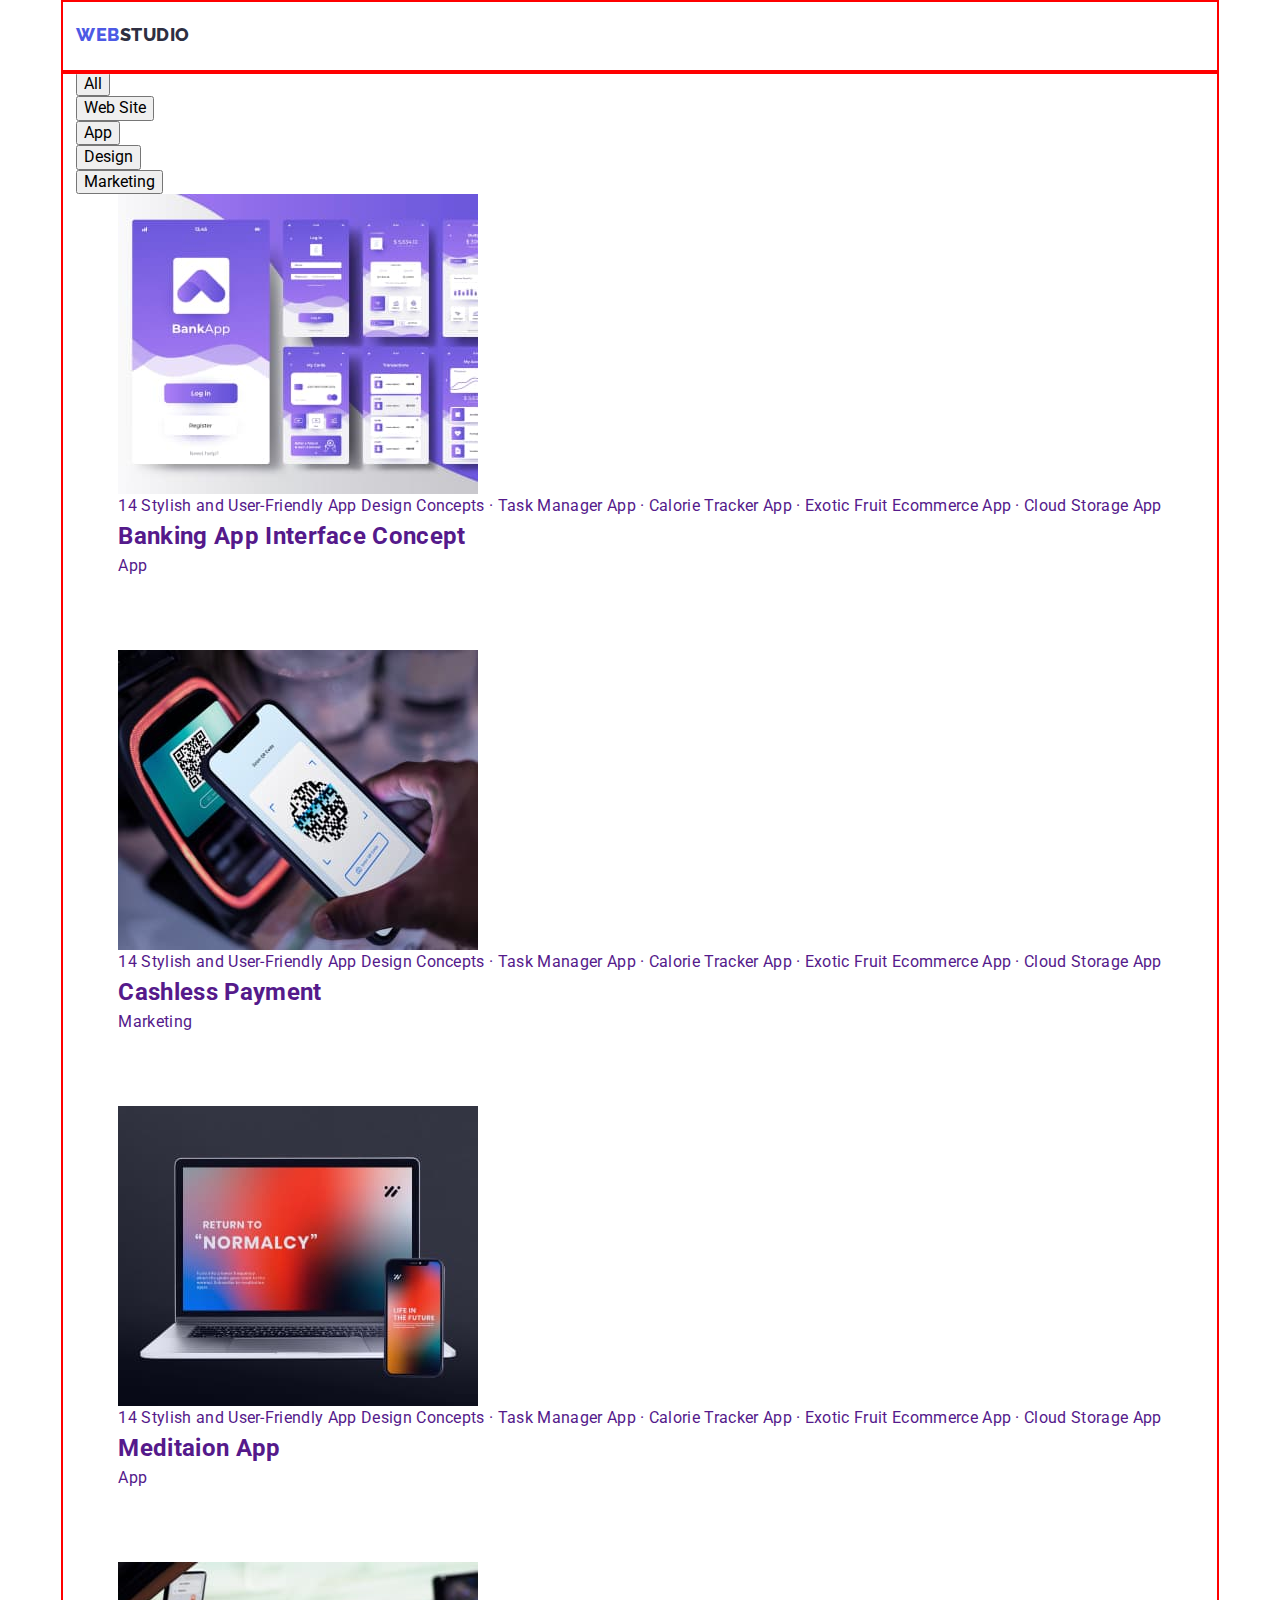
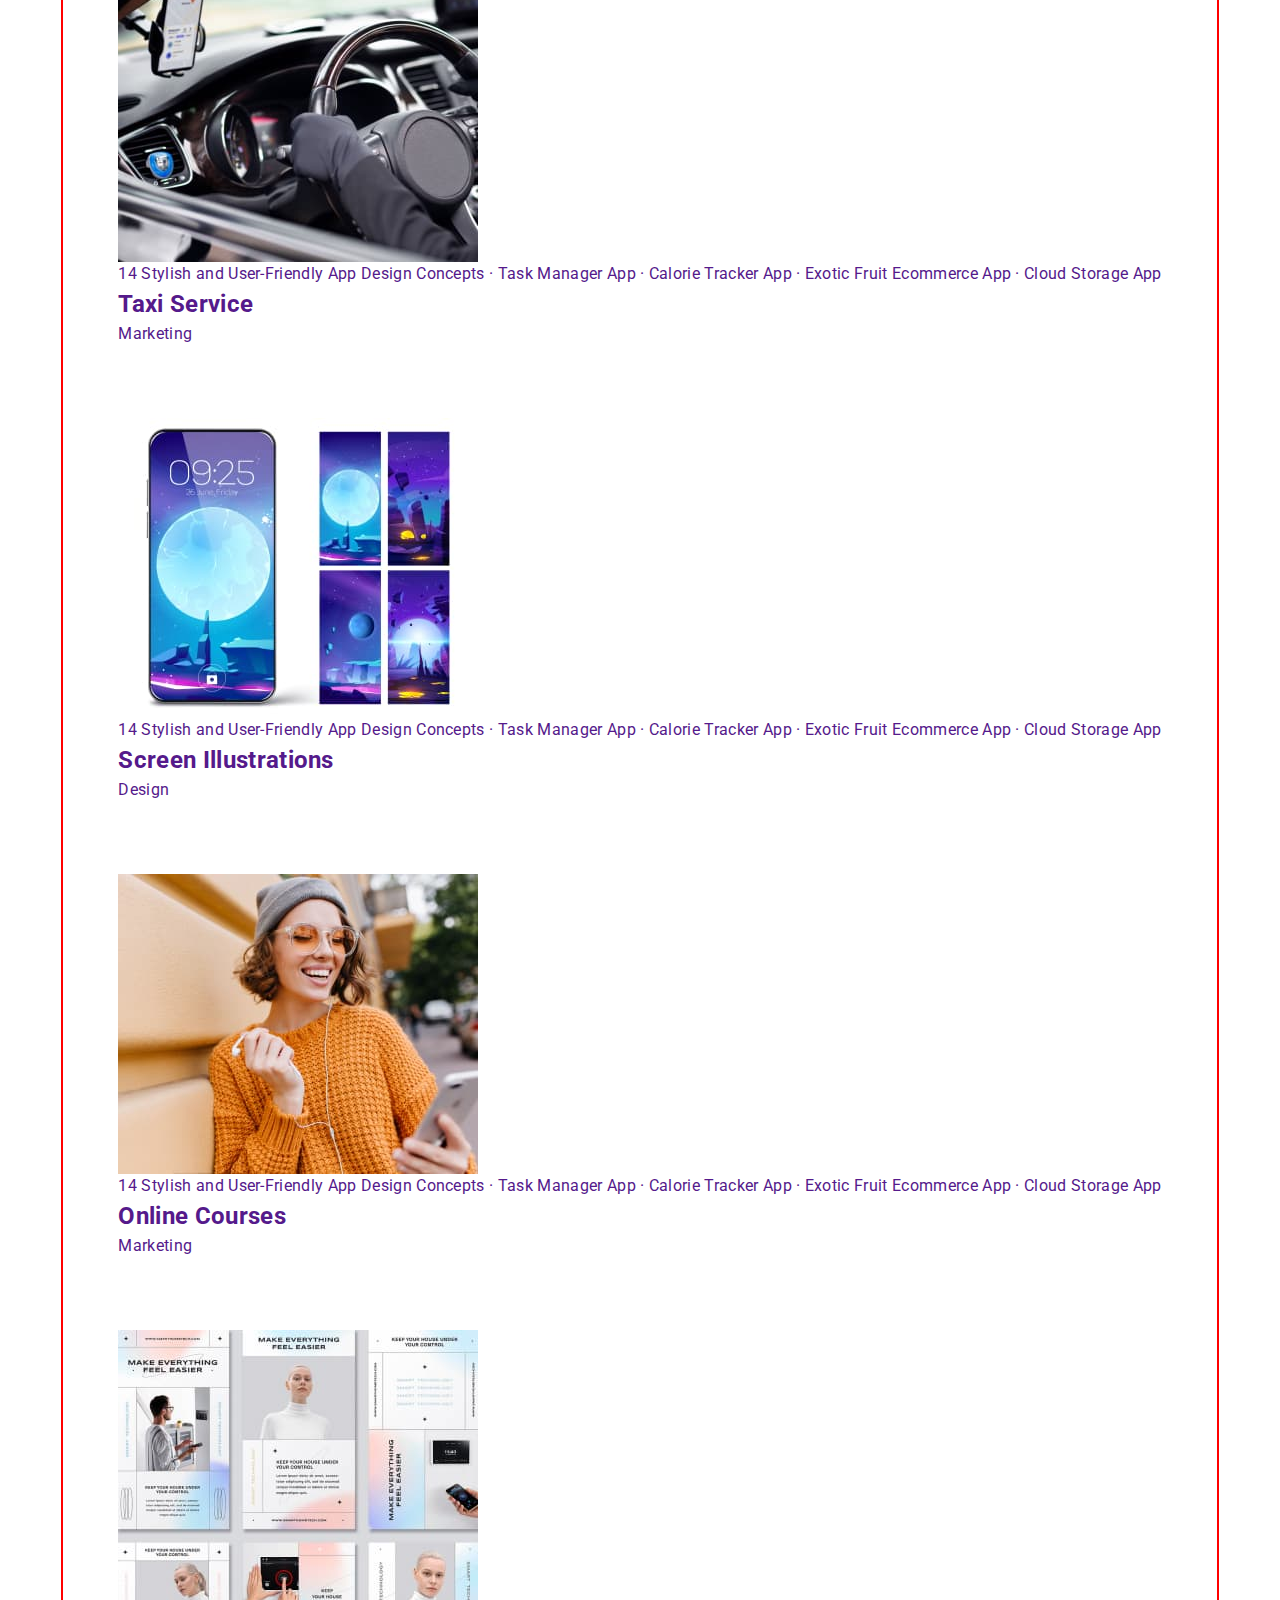
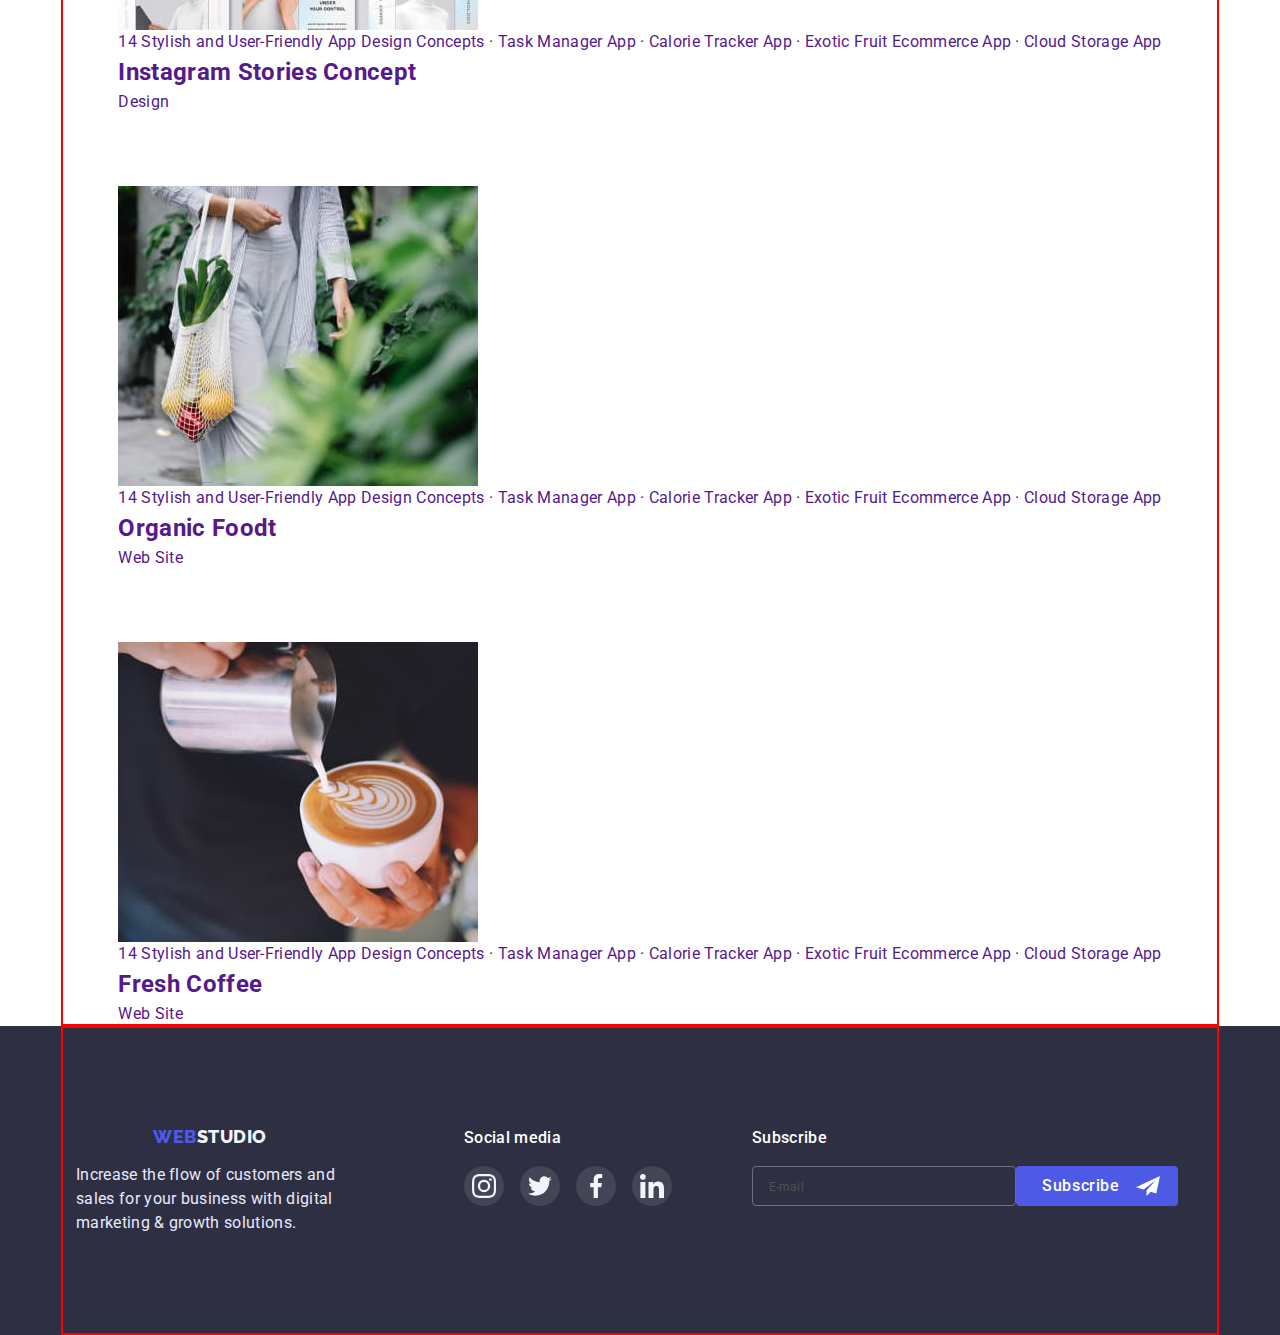
==== portfolio.html @ 94f9ecf6 "update-css+index.html" ====
<!DOCTYPE html>
<html lang="en">
  <head>
    <meta charset="UTF-8" />
    <meta http-equiv="X-UA-Compatible" content="IE=edge" />
    <meta name="viewport" content="width=device-width, initial-scale=1.0" />
    <link rel="preconnect" href="https://fonts.googleapis.com" />
    <link rel="preconnect" href="https://fonts.gstatic.com" crossorigin />
    <link
      href="https://fonts.googleapis.com/css2?family=Raleway:wght@800&family=Roboto:wght@400;500;700;900&display=swap"
      rel="stylesheet"
    />
    <link
      rel="stylesheet"
      href="https://cdn.jsdelivr.net/npm/modern-normalize@1.1.0/modern-normalize.min.css"
    />
    <link rel="stylesheet" href="./css/styles.css" />

    <title>webstudio</title>
  </head>
  <body>
    <header class="heder">
      <div class="container page-header-container">
        <nav class="nav-row">
          <a href="./index.html" class="link top-logo"
            >WEB<span class="top-part-logo list">STUDIO</span>
          </a>
          <ul class="list menu-row">
            <li class="menu">
              <a class="link menu-link" href="./index.html">Studio</a>
            </li>
            <li class="menu">
              <a class="link menu-link menu-link-style" href="./portfolio.html"
                >Portfolio</a
              >
            </li>
            <li class="menu">
              <a class="link menu-link" href="">Contacts</a>
            </li>
          </ul>
        </nav>
        <ul class="list adress-row">
          <li>
            <a class="link mail menu-link" href="mailto:info@devstudio.com"
              >info@devstudio.com</a
            >
          </li>
          <li>
            <a class="link phone-call menu-link" href="tel:+110001111111"
              >+11 (000) 111-11-11</a
            >
          </li>
        </ul>
      </div>
    </header>

    <main>
      <section class="section section-portfolio">
        <div class="container">
          <h1 class="visually-hidden">Portiofol</h1>
          <!-- filters -->
          <ul class="list portfolio-btn-row">
            <li class="row">
              <button class="portfolio-btn" type="button">All</button>
            </li>
            <li class="row">
              <button class="portfolio-btn" type="button">Web Site</button>
            </li>
            <li class="row">
              <button class="portfolio-btn" type="button">App</button>
            </li>
            <li class="row">
              <button class="portfolio-btn" type="button">Design</button>
            </li>
            <li class="">
              <button class="portfolio-btn" type="button">Marketing</button>
            </li>
          </ul>

          <!--row-1  -->

          <ul class="list images-row">
            <li class="portfolio-images">
              <a class="link portfolio-images" href="">
                <div class="tumb">
                  <img
                    src="./images/img7.jpg"
                    alt="banking app"
                    width="360"
                    height="300"
                  />
                  <div class="overlay">
                    <p class="overlay-text">
                      14 Stylish and User-Friendly App Design Concepts · Task
                      Manager App · Calorie Tracker App · Exotic Fruit Ecommerce
                      App · Cloud Storage App
                    </p>
                  </div>
                </div>
                <div class="caption-text">
                  <h2 class="caption">Banking App Interface Concept</h2>
                  <p class="text">App</p>
                </div>
              </a>
            </li>

            <li class="portfolio-images">
              <a class="link" href="">
                <div class="tumb">
                  <img
                    src="./images/img8.jpg"
                    alt="scan qr code"
                    width="360"
                    height="300"
                  />
                  <div class="overlay">
                    <p class="overlay-text">
                      14 Stylish and User-Friendly App Design Concepts · Task
                      Manager App · Calorie Tracker App · Exotic Fruit Ecommerce
                      App · Cloud Storage App
                    </p>
                  </div>
                </div>
                <div class="caption-text">
                  <h2 class="caption">Cashless Payment</h2>
                  <p class="text">Marketing</p>
                </div>
              </a>
            </li>
            <li class="portfolio-images">
              <a class="link" href="">
                <div class="tumb">
                  <img
                    src="./images/img9.jpg"
                    alt="gadgets"
                    width="360"
                    height="300"
                  />
                  <div class="overlay">
                    <p class="overlay-text">
                      14 Stylish and User-Friendly App Design Concepts · Task
                      Manager App · Calorie Tracker App · Exotic Fruit Ecommerce
                      App · Cloud Storage App
                    </p>
                  </div>
                </div>
                <div class="caption-text">
                  <h2 class="caption">Meditaion App</h2>
                  <p class="text">App</p>
                </div>
              </a>
            </li>

            <!-- row-2 -->
            <li class="portfolio-images">
              <a class="link" href="">
                <div class="tumb">
                  <img
                    src="./images/img10.jpg"
                    alt="navigator driving"
                    width="360"
                    height="300"
                  />
                  <div class="overlay">
                    <p class="overlay-text">
                      14 Stylish and User-Friendly App Design Concepts · Task
                      Manager App · Calorie Tracker App · Exotic Fruit Ecommerce
                      App · Cloud Storage App
                    </p>
                  </div>
                </div>
                <div class="caption-text">
                  <h2 class="caption">Taxi Service</h2>
                  <p class="text">Marketing</p>
                </div>
              </a>
            </li>

            <li class="portfolio-images">
              <a class="link" href="">
                <div class="tumb">
                  <img
                    src="./images/img11.jpg"
                    alt="wallpapers"
                    width="360"
                    height="300"
                  />
                  <div class="overlay">
                    <p class="overlay-text">
                      14 Stylish and User-Friendly App Design Concepts · Task
                      Manager App · Calorie Tracker App · Exotic Fruit Ecommerce
                      App · Cloud Storage App
                    </p>
                  </div>
                </div>
                <div class="caption-text">
                  <h2 class="caption">Screen Illustrations</h2>
                  <p class="text">Design</p>
                </div>
              </a>
            </li>
            <li class="portfolio-images">
              <a class="link" href="">
                <div class="tumb">
                  <img
                    src="./images/img12.jpg"
                    alt="girl in a good mood"
                    width="360"
                    height="300"
                  />
                  <div class="overlay">
                    <p class="overlay-text">
                      14 Stylish and User-Friendly App Design Concepts · Task
                      Manager App · Calorie Tracker App · Exotic Fruit Ecommerce
                      App · Cloud Storage App
                    </p>
                  </div>
                </div>
                <div class="caption-text">
                  <h2 class="caption">Online Courses</h2>
                  <p class="text">Marketing</p>
                </div>
              </a>
            </li>

            <!-- row-3 -->
            <li class="portfolio-images">
              <a class="link" href="">
                <div class="tumb">
                  <img
                    src="./images/img13.jpg"
                    alt="banking app"
                    width="360"
                    height="300"
                  />
                  <div class="overlay">
                    <p class="overlay-text">
                      14 Stylish and User-Friendly App Design Concepts · Task
                      Manager App · Calorie Tracker App · Exotic Fruit Ecommerce
                      App · Cloud Storage App
                    </p>
                  </div>
                </div>
                <div class="caption-text">
                  <h2 class="caption">Instagram Stories Concept</h2>
                  <p class="text">Design</p>
                </div>
              </a>
            </li>
            <li class="portfolio-images">
              <a class="link" href="">
                <div class="tumb">
                  <img
                    src="./images/img14.jpg"
                    alt="scan qr code"
                    width="360"
                    height="300"
                  />
                  <div class="overlay">
                    <p class="overlay-text">
                      14 Stylish and User-Friendly App Design Concepts · Task
                      Manager App · Calorie Tracker App · Exotic Fruit Ecommerce
                      App · Cloud Storage App
                    </p>
                  </div>
                </div>
                <div class="caption-text">
                  <h2 class="caption">Organic Foodt</h2>
                  <p class="text">Web Site</p>
                </div>
              </a>
            </li>
            <li class="portfolio-images">
              <a class="link" href="">
                <div class="tumb">
                  <img
                    src="./images/img15.jpg"
                    alt="gadgets"
                    width="360"
                    height="300"
                  />
                  <div class="overlay">
                    <p class="overlay-text">
                      14 Stylish and User-Friendly App Design Concepts · Task
                      Manager App · Calorie Tracker App · Exotic Fruit Ecommerce
                      App · Cloud Storage App
                    </p>
                  </div>
                </div>
                <div class="caption-text">
                  <h2 class="caption">Fresh Coffee</h2>
                  <p class="text">Web Site</p>
                </div>
              </a>
            </li>
          </ul>
        </div>
      </section>
    </main>
    <footer class="dark footer-container">
      <div class="container footer-flex">
        <div class="footer-part-flex">
          <a href="./index.html" class="footer-part-logo link"
            >WEB<span class="white-part-logo">STUDIO</span></a
          >
          <p class="footer-desk section-text">
            Increase the flow of customers and sales for your business with
            digital marketing & growth solutions.
          </p>
        </div>
        <div class="social-media">
          <h2 class="footer-title">Social media</h2>
          <ul class="footer-social list">
            <li class="social-svg">
              <a
                class="footer-social-link"
                href="https://instagram.com"
                rel="noopener noreferrer"
                aria-label="instagram link"
              >
                <svg class="footer-social-svg" width="24" height="24">
                  <use
                    href="./images/icons/sprite/symbol-defs.svg#icon-instagram-2"
                  ></use>
                </svg>
              </a>
            </li>
            <li class="social-svg">
              <a
                class="footer-social-link"
                href="https://twitter.com"
                rel="noopener noreferrer"
                aria-label="twitter link"
              >
                <svg class="footer-social-svg" width="24" height="24">
                  <use
                    href="./images/icons/sprite/symbol-defs.svg#icon-Group"
                  ></use>
                </svg>
              </a>
            </li>
            <li class="social-svg">
              <a
                class="footer-social-link"
                href="https://facebook.com"
                rel="noopener noreferrer"
                aria-label="facebook link"
              >
                <svg class="footer-social-svg" width="24" height="24">
                  <use
                    href="./images/icons/sprite/symbol-defs.svg#icon-facebook-1"
                  ></use>
                </svg>
              </a>
            </li>
            <li class="social-svg">
              <a
                class="footer-social-link"
                href="https://linkedin.com/"
                rel="noopener noreferrer"
                aria-label="linkedin link"
              >
                <svg class="footer-social-svg" width="24" height="24">
                  <use
                    href="./images/icons/sprite/symbol-defs.svg#icon-linkedin-1"
                  ></use>
                </svg>
              </a>
            </li>
          </ul>
        </div>

        <div class="footer-wrapper">
          <p class="footer-text-form">Subscribe</p>
          <form class="footer-form">
            <label>
              <input
                class="footer-form-field form-comments"
                type="email"
                placeholder="E-mail"
                name="subscrible-email"
                required
              />
            </label>
            <button class="footer-button" type="submit">
              Subscribe
              <svg class="subscrible-icon" width="24" height="24">
                <use
                  href="./images/icons/sprite/footer-btn.svg#footer-btn-svg"
                ></use>
              </svg>
            </button>
          </form>
        </div>
      </div>
    </footer>
  </body>
</html>
---- css/styles.css ----
/* 
breakpoints:
phone - 428px
tablet - 768px
desktop - 1128px
 */

:root {
  /* fonts */
  --primary-font: "Roboto";
  --logo-font: "Raleway";
  /* text colors */
  --primary-brand-cl: #4d5ae5;
  --pressed-state-cl: #404bbf;
  --dark-cl: #2e2f42;
  --success-cl: #31d0aa;
  --text-cl: #434455;
  --subtle-text-cl: #8e8f99;
  --accent-cl: #e7e9fc;
  --light-cl: #f4f4fd;
  --white-cl: #ffffff;
  --Hero-background: #2e2f42;
  /* bg-colors */
  --Modal-overlay: #2e2f42;
  /* trns */
  --trns-slow: 1800ms ease-in-out;
  --trns-fast: 400ms ease-in;
}
body {
  font-family: var(--primary-font), sans-serif;
  font-size: 16px;
  line-height: calc(24 / 16);
  letter-spacing: 0.02em;
  color: var(--text-cl);
}
.visually-hidden {
  position: absolute;
  width: 1px;
  height: 1px;
  margin: -1px;
  border: 0;
  padding: 0;

  white-space: nowrap;
  clip-path: inset(100%);
  clip: rect(0 0 0 0);
  overflow: hidden;
}
h1,
h2,
h3,
h4,
h5,
h6,
p {
  margin: 0;
  padding: 0;
}
ul,
ol {
  margin: 0;
  padding: 0;
}
img {
  display: block;
  max-width: 100%;
  height: auto;
}
button {
  cursor: pointer;
}
.list {
  list-style: none;
  margin: 0;
  padding: 0;
}

.link {
  text-decoration: none;
}
.container {
  padding-left: 15px;
  padding-right: 15px;
  margin-left: auto;
  margin-right: auto;
  outline: 2px solid red;
  outline-offset: -2px;
}
@media screen and (max-width: 767px) {
  .container {
    max-width: 428px;
  }
}
@media screen and (min-width: 768px) {
  .container {
    max-width: 768px;
  }
}
@media screen and (min-width: 1200px) {
  .container {
    max-width: 1158px;
  }
}
.container {
}

/* .section {
  padding-bottom: 120px;
}

.section-top {
  padding-top: 120px;
} */

/* .page-header-container {
  display: flex;
  align-items: center;
}
.nav-row {
  display: flex;
  align-items: center;
}
.top-logo {
  color: var(--primary-brand-cl);
  font-family: var(--logo-font);
  font-weight: 800;
  font-size: 18px;
  line-height: calc(24 / 18);
  letter-spacing: 0.03em;
  margin-right: 76px;
}
.top-part-logo {
  color: var(--dark-cl);
}
.menu-row {
  display: flex;
  align-items: center;
}
.menu:not(:last-child) {
  margin-right: 40px;
}

.menu-link {
  font-weight: 500;
  color: var(--dark-cl);
  transition-duration: 250ms;
  transition-timing-function: cubic-bezier(0.4, 0, 0.2, 1);
  transition-property: color;
}
.menu-link:hover,
.menu-link:focus {
  color: var(--pressed-state-cl);
}
.menu-link-style::after {
  content: "";
  bottom: 0px;
  display: flex;
  position: absolute;

  bottom: 0;
  width: 100%;
  height: 4px;
  border-radius: 4px;
  background-color: var(--pressed-state-cl);
}
.menu-link-style {
  color: var(--pressed-state-cl);
}

.menu {
  position: relative;
  padding-top: 24px;
  padding-bottom: 28px;
}

.adress-row {
  display: flex;
  align-items: center;
  margin-left: auto;
}

.mail {
  color: var(--text-cl);
  font-weight: 400;
  margin-right: 40px;
}
.phone-call {
  color: var(--text-cl);
  font-weight: 400;
}
.heder {
  border-bottom: 1px solid var(--accent-cl);
} */
/* .hero {
  background-color: var(--dark-cl);
  padding: 188px 0px;
}

.hero-img {
  max-width: 1440px;
  margin-left: auto;
  margin-right: auto;
  background-color: var(--Modal-overlay);

  background-image: linear-gradient(
      rgba(46, 47, 66, 0.7),
      rgba(46, 47, 66, 0.7)
    ),
    url(../images/png/png-1.png);

  background-repeat: no-repeat;
  background-position: center;
  background-size: cover;
}

.hero-title {
  font-weight: 700;
  font-size: 56px;
  line-height: calc(60 / 56);
  color: var(--white-cl);
  width: 494px;
  display: flex;
  margin-left: auto;
  margin-right: auto;

  margin-bottom: 48px;
}
.btn {
  display: flex;
  justify-content: center;
  padding-bottom: 188px;
  border-radius: 4px;
}

.hero-btn {
  display: block;
  border: none;
  padding: 16px 32px;
  color: var(--white-cl);
  background-color: var(--primary-brand-cl);
  font-weight: 500;
  font-size: 16px;
  line-height: calc(24 / 16);
  letter-spacing: 0.04em;
  margin: 0px auto;
  transition-duration: 250ms;
  transition-timing-function: cubic-bezier(0.4, 0, 0.2, 1);
}

.hero-btn:hover,
.hero-btn:focus {
  background-color: var(--pressed-state-cl);
} */
/* .section-text {
  width: 264px;
}
.benefits-container {
  display: flex;
  justify-content: center;
  gap: 24px;
}
.benefits-icons {
  display: flex;
  justify-content: center;
  align-items: center;
  background: var(--light-cl);
  border-radius: 4px;
  height: 112px;
  margin-bottom: 8px;
}
.benefits-svg {
  display: flex;
}

.benefits {
  font-weight: 500;
  font-size: 20px;
  line-height: calc(24 / 20);
  color: var(--dark-cl);
  margin-bottom: 8px;
}

.hero {
} */

/* .secondary-title {
  font-weight: 700;
  font-size: 36px;
  line-height: calc(40 / 36);
  color: var(--dark-cl);
  display: flex;
  justify-content: center;
  margin-bottom: 72px;
}

.images-row {
  display: flex;
  flex-wrap: wrap;

  column-gap: 24px;
  row-gap: 48px;
}

.team {
  background-color: var(--light-cl);
  padding-top: 120px;
}
.benefits-team {
  display: flex;
  flex-direction: column;

  align-items: center;

  padding-bottom: 34.27px;
  padding-top: 32px;
  background-color: var(--white-cl);
  border-radius: 0px 0px 4px 4px;
  box-shadow: 0px 1px 6px rgba(46, 47, 66, 0.08),
    0px 1px 1px rgba(46, 47, 66, 0.16), 0px 2px 1px rgba(46, 47, 66, 0.08);
}
.social {
  display: flex;
  align-items: center;
  justify-content: center;
  margin-top: 8px;
  gap: 24px;
}
.social-svg {
  fill: var(--light-cl);
}
.social-link:hover,
.social-link:focus {
  background-color: var(--pressed-state-cl);
}

.social-link {
  display: flex;
  align-items: center;
  justify-content: center;
  width: 40px;
  height: 40px;

  background-color: var(--primary-brand-cl);
  border-radius: 50%;
  transition-duration: 250ms;
  transition-timing-function: cubic-bezier(0.4, 0, 0.2, 1);
  transition-property: background-color;
}

.name {
  font-weight: 500;
  font-size: 20px;
  line-height: calc(24 / 20);
  color: var(--dark-cl);
  margin-bottom: 8px;
} */
/* .customers {
  padding-top: 130px;
  padding-bottom: 120px;
}
.customers-title {
  font-weight: 700;
  font-size: 36px;
  line-height: calc(40 / 36);
  margin-bottom: 72px;
  text-align: center;
  letter-spacing: 0.02em;
  color: var(--dark-cl);
}
.customer-flex {
  display: flex;
  justify-content: space-between;
}
.customers-link {
  display: flex;
  width: 168px;
  height: 88px;
  justify-content: center;
  align-items: center;
  color: var(--subtle-text-cl);
  box-sizing: border-box;
  border: 1px solid var(--subtle-text-cl);
  border-radius: 4px;
  transition-duration: 250ms;
  transition-timing-function: cubic-bezier(0.4, 0, 0.2, 1);
  transition-property: border, color;
}
.customers-link:hover,
.customers-link:focus {
  color: var(--pressed-state-cl);
  border: 1px solid var(--pressed-state-cl);
}
.log-svg {
  fill: currentColor;
}
.dark {
  background-color: var(--dark-cl);
}

.white-part-logo {
  color: var(--light-cl);
} */

/* portfolio */
/* .section-portfolio {
  padding-top: 96px;
}
.portfolio-btn {
  font-family: inherit;
  color: var(--primary-brand-cl);
  background-color: var(--light-cl);

  font-weight: 500;
  font-size: 16px;
  line-height: calc(24 / 16);
  letter-spacing: 0.04em;
  border: 1px solid var(--accent-cl);
  border-radius: 4px;
  padding: 11px 23px;
  transition-duration: 250ms;
  transition-timing-function: cubic-bezier(0.4, 0, 0.2, 1);
  transition-property: border, color, background-color, box-shadow;
}
.portfolio-btn-row {
  display: flex;
  justify-content: center;
  gap: 24px;

  margin-bottom: 72px;
}
.portfolio-btn:hover,
.portfolio-btn:focus {
  color: var(--white-cl);
  background-color: var(--pressed-state-cl);
  box-shadow: 0px 3px 1px rgba(0, 0, 0, 0.1), 0px 2px 1px rgba(0, 0, 0, 0.08),
    0px 2px 2px rgba(0, 0, 0, 0.12);
  border-color: var(--pressed-state-cl);
}
.portfolio-images:hover,
.portfolio-images:focus {
  box-shadow: 0px 1px 6px rgba(46, 47, 66, 0.08),
    0px 1px 1px rgba(46, 47, 66, 0.16), 0px 2px 1px rgba(46, 47, 66, 0.08);
}
.portfolio-images {
  transition-duration: 250ms;
  transition-timing-function: cubic-bezier(0.4, 0, 0.2, 1);
} */
/* .caption-text {
  padding: 32px 16px;
  border: 1px solid var(--accent-cl);
  border-top: none;
}

.caption {
  font-weight: 500;
  font-size: 20px;
  line-height: calc(24 / 20);
  color: var(--text-cl);
  padding-left: 16px;

  margin-bottom: 8px;
}
.tumb {
  position: relative;
  overflow: hidden;
}
.overlay {
  position: absolute;
  top: 0;
  left: 0;
  width: 100%;
  height: 100%;
  background-color: var(--primary-brand-cl);
  transform: translateY(100%);
  transition: transform 250ms cubic-bezier(0.4, 0, 0.2, 1);
}
.portfolio-images:hover .overlay,
.portfolio-images:focus .overlay {
  width: 360px;
  height: 420px;
  border: 1px solid var(--light-cl);
  box-shadow: 0px 1px 6px rgba(46, 47, 66, 0.08),
    0px 1px 1px rgba(46, 47, 66, 0.16), 0px 2px 1px rgba(46, 47, 66, 0.08);
  transform: translateY(0);
}

.overlay-text {
  position: absolute;
  padding: 40px 32px;
  color: var(--light-cl);
}
.text {
  color: var(--text-cl);
  padding-left: 16px;
  /* HEADER */
/* mobile heder */
.page-header-container {
  display: flex;
  align-items: center;
}
.menu-row {
  display: none;
}
.adress-row {
  display: none;
}
.top-logo {
  color: var(--primary-brand-cl);
  font-family: var(--logo-font);
  font-weight: 800;
  font-size: 18px;
  line-height: calc(21 / 18);
  letter-spacing: 0.03em;
}
.top-part-logo {
  color: var(--dark-cl);
}
.nav-row {
  padding: 24px 0px;
}
.button-burger {
  background-color: transparent;
  border: none;
  margin-left: 248px;
}

.menu-burger {
  width: 32px;
  height: 22px;
}

/* HERO */
/* mobile-hero */
.hero {
  background-color: var(--dark-cl);
  padding: 112px 0px;
}
.hero-img {
  max-width: 428px;
  margin-left: auto;
  margin-right: auto;
  background-color: var(--Modal-overlay);

  background-image: linear-gradient(
      rgba(46, 47, 66, 0.7),
      rgba(46, 47, 66, 0.7)
    ),
    url(../images/png/png-1.png);

  background-repeat: no-repeat;
  background-position: center;
  background-size: cover;
}
.hero-title {
  font-weight: 700;
  font-size: 36px;
  line-height: calc(40 / 36);
  color: var(--white-cl);
  max-width: 320px;
  text-transform: capitalize;
  display: flex;
  margin-left: auto;
  margin-right: auto;
  padding-bottom: 72px;
}
.btn {
}

.hero-btn {
  display: block;
  border: none;
  border-radius: 4px;
  padding: 16px 32px;
  color: var(--white-cl);
  background-color: var(--primary-brand-cl);
  font-weight: 500;
  font-size: 16px;
  line-height: calc(24 / 16);
  letter-spacing: 0.04em;
  margin: 0px auto;
  transition-duration: 250ms;
  transition-timing-function: cubic-bezier(0.4, 0, 0.2, 1);
}

.hero-btn:hover,
.hero-btn:focus {
  background-color: var(--pressed-state-cl);
}
/* tablet hero */
@media screen and (min-width: 768px) {
  .hero {
    padding-top: 112px;
    padding-bottom: 108px;
  }
  .hero-img {
    max-width: 1199px;
  }
  .hero-title {
    font-size: 56px;
    line-height: calc(60 / 56);
    color: var(--white-cl);
    max-width: 496px;
    text-transform: none;
    padding-bottom: 40px;
  }
}
/* desktop hero */
@media screen and (min-width: 1200px) {
  .hero {
    padding: 188px 0px;
  }
}

/* BENEFITS-SECTION */
/* mobile-benefits */
.section-benefits {
  padding-top: 96px;
}

.benefits-container {
  display: flex;
  flex-direction: column;
  gap: 24px;
}
.benefits-icons {
  display: none;
}
.benefits {
  display: flex;
  justify-content: center;
  font-weight: 700;
  font-size: 36px;
  line-height: calc(40 / 36);
  color: var(--dark-cl);
  margin-bottom: 8px;
}

.section-text {
  display: flex;
  font-weight: 500;
  column-gap: 72px;
}
.section-top {
  padding: 96px 0px;
}
/* benefits tablet */
@media screen and (min-width: 768px) {
  .benefits-container {
    flex-direction: row;
    flex-wrap: wrap;
    row-gap: 72px;
    column-gap: 24px;
  }
  .benefits {
    justify-content: flex-start;
  }
  .tablet-benefits {
    width: 356px;
  }

  .section-text {
  }
}
/* desktop-benefits */
@media screen and (min-width: 1200px) {
  .section-benefits {
    padding-top: 120px;
    padding-bottom: 120px;
  }
  .benefits-container {
    margin: 0;
  }
  .benefits-icons {
    display: flex;
    justify-content: center;
    align-items: center;
    background: var(--light-cl);
    border-radius: 4px;
    height: 112px;
    width: 264px;
    margin-bottom: 8px;
  }
  .benefits-svg {
    display: flex;
  }
  .benefits {
    font-weight: 500;
    font-size: 20px;
    line-height: calc(24 / 20);
    color: var(--dark-cl);
    margin-bottom: 8px;
  }
  .section-text {
    width: 264px;
    margin: 0;
  }
  /* .row {
    width: 264px;
  } */
}

/* GADGETS-SECTION */
/* mobile */
@media screen and (max-width: 767px) {
  .section-hidden {
    display: none;
  }
}
/* tablet */
@media screen and (min-width: 768px) {
  .section-hidden {
    display: none;
  }
}
/* desktop */
@media screen and (min-width: 1200px) {
  .section-hidden {
    display: flex;
  }

  .secondary-title {
    padding-top: 0;
    margin-bottom: 0;
  }

  .title {
    padding-top: 0;
  }
}
/*  TEAM */
/* team mobile */
.secondary-title {
  padding-top: 96px;
  font-weight: 700;
  font-size: 36px;
  line-height: calc(40 / 36);
  color: var(--dark-cl);
  display: flex;
  justify-content: center;
  margin-bottom: 72px;
}

.images-row {
  display: flex;
  flex-wrap: wrap;
  justify-content: center;

  row-gap: 72px;
}

.team {
  background-color: var(--light-cl);
  padding-top: 120px;
}
.benefits-team {
  display: flex;
  flex-direction: column;

  align-items: center;
  width: 264px;
  padding-bottom: 34.27px;
  padding-top: 32px;
  background-color: var(--white-cl);
  border-radius: 0px 0px 4px 4px;
  box-shadow: 0px 1px 6px rgba(46, 47, 66, 0.08),
    0px 1px 1px rgba(46, 47, 66, 0.16), 0px 2px 1px rgba(46, 47, 66, 0.08);
}
.social {
  display: flex;
  align-items: center;
  justify-content: center;
  margin-top: 8px;
  gap: 24px;
}
.social-svg {
  fill: var(--light-cl);
}
.social-link:hover,
.social-link:focus {
  background-color: var(--pressed-state-cl);
}

.social-link {
  display: flex;
  align-items: center;
  justify-content: center;
  width: 40px;
  height: 40px;

  background-color: var(--primary-brand-cl);
  border-radius: 50%;
  transition-duration: 250ms;
  transition-timing-function: cubic-bezier(0.4, 0, 0.2, 1);
  transition-property: background-color;
}

.name {
  font-weight: 500;
  font-size: 20px;
  line-height: calc(24 / 20);
  color: var(--dark-cl);
  margin-bottom: 8px;
}
/* team tablet */
@media screen and (min-width: 768px) and (max-width: 1199px) {
  .images-row {
    row-gap: 64px;
    column-gap: 24px;
    padding-bottom: 104px;
  }
  .team {
    padding-bottom: 96px;
  }
}
/* team desktop */
@media screen and (min-width: 1200px) {
  .secondary-title {
    padding-top: 120px;
    padding-bottom: 72px;
    margin-bottom: 0;
  }
  .images-row {
    column-gap: 24px;
  }
}
/* */
CUSTOMERS */
/* customers mobile */

.customers {
  padding-top: 96px;
}
.customers-title {
  font-weight: 700;
  font-size: 36px;
  line-height: calc(40 / 36);
  padding-bottom: 72px;

  text-align: center;
  letter-spacing: 0.02em;
  color: var(--dark-cl);
}
.customer-flex {
  display: flex;
  justify-content: center;
  flex-wrap: wrap;
  row-gap: 72px;
  column-gap: 16px;
}
.customers-bottom {
  padding-bottom: 96px;
}

.customers-link {
  display: flex;
  width: 190px;
  height: 88px;
  justify-content: center;
  align-items: center;
  color: var(--subtle-text-cl);
  box-sizing: border-box;
  border: 1px solid var(--subtle-text-cl);
  border-radius: 4px;
  transition-duration: 250ms;
  transition-timing-function: cubic-bezier(0.4, 0, 0.2, 1);
  transition-property: border, color;
}
.customers-link:hover,
.customers-link:focus {
  color: var(--pressed-state-cl);
  border: 1px solid var(--pressed-state-cl);
}
.log-svg {
  fill: currentColor;
}
/* cusromer tablet */
@media screen and (min-width: 768px) and (max-width: 1199px) {
  .customers-link {
    width: 168px;
  }
  .customer-flex {
    column-gap: 24px;
  }
}
/* customer desk */
@media screen and (min-width: 1200px) {
  .customers-link {
    max-width: 168px;
  }
  .customers {
    padding-top: 120px;
    padding-bottom: 120px;
  }
  .customers-bottom {
    padding-bottom: 0px;
  }
}

/* FOOTER */

/* mobile footer */

.dark {
  background-color: var(--dark-cl);
}

.footer-part-logo {
  margin-bottom: 16px;
  font-family: var(--logo-font);
  font-weight: 800;
  font-size: 18px;
  line-height: calc(21 / 18);
  letter-spacing: 0.03em;
  color: var(--primary-brand-cl);
}
.white-part-logo {
  color: var(--light-cl);
}
.footer-desk {
  width: 268px;
  font-weight: 400;
  color: var(--accent-cl);
}
.footer-title {
  display: flex;
  color: var(--white-cl);
  margin-bottom: 16px;
  font-weight: 500;

  font-size: 16px;
  line-height: 24px;
}

.footer-part-flex {
  display: flex;
  align-items: center;
  flex-direction: column;
  margin-left: auto;
  margin-right: auto;
  padding-bottom: 72px;
  padding-top: 96px;
}
.footer-part-logo {
}
.social-media {
  display: flex;
  align-items: center;
  flex-direction: column;
  margin-left: auto;
  margin-right: auto;
}
.footer-social {
  display: flex;
  justify-content: center;
  align-items: center;
  gap: 16px;
}
.footer-social-link {
  display: flex;

  align-items: center;
  justify-content: center;
  width: 40px;
  height: 40px;

  background-color: rgba(255, 255, 255, 0.1);
  border-radius: 50%;
  transition-duration: 250ms;
  transition-timing-function: cubic-bezier(0.4, 0, 0.2, 1);
  transition-property: background-color;
}
.footer-social-link:hover,
.footer-social-linbk:focus {
  background-color: var(--success-cl);
}
.footer-social-svg {
  fill: var(--light-cl);
}
.footer-wrapper {
  margin-left: auto;
  margin-right: auto;
  padding-bottom: 96px;
}

.footer-titlt {
  margin-bottom: 16px;
}
.mail-row {
  width: 100%;
}
.footer-form {
  display: flex;
  flex-direction: column;
  align-items: center;
}
.mail-form {
}

.footer-text-form {
  display: flex;
  flex-direction: column;
  align-items: center;
  margin-bottom: 16px;
  padding-top: 72px;
  font-weight: 500;
  color: var(--white-cl);
}
.footer-button {
  display: flex;
  align-items: center;
  text-align: center;
  font-weight: 500;
  padding-top: 8px;
  padding-right: 16px;
  padding-bottom: 8px;
  padding-left: 24px;

  height: 40px;

  letter-spacing: 0.04em;
  color: var(--white-cl);
  background-color: var(--primary-brand-cl);
  border-color: transparent;
  border-radius: 4px;
  transition-duration: 250ms;
  transition-timing-function: cubic-bezier(0.4, 0, 0.2, 1);
  transition-property: color, background-color, border-color;
}
.subscrible-icon {
  display: inline-block;
  margin-left: 16px;
  fill: var(--white-cl);
}

.footer-form-label {
}
.footer-form-field {
  display: flex;
  width: 100%;
  margin-bottom: 16px;
  height: 40px;
  padding: 8px 16px;
  color: #ffffff;
  background-color: transparent;
  border: 1px solid rgba(255, 255, 255, 0.3);
  border-radius: 4px;
  outline: none;
}
.footer-form-field::placeholder {
  font-size: 12px;
  line-height: 2;
  letter-spacing: 0.04em;
  color: rgba(255, 255, 255, 0.6);
}

/* tablet */
@media screen and (min-width: 768px) and (max-width: 1199px) {
  .tablet-footer {
    display: flex;
    flex-wrap: wrap;
  }

  .footer-part-flex {
    margin: 0;
    align-items: flex-start;
    padding-left: 108px;
    padding-right: 24px;
  }
  .social-media {
    margin: 0;
    align-items: flex-start;
    padding-top: 96px;
  }
  .footer-wrapper {
    display: block;
    margin: 0;
    padding-left: 108px;
  }

  .footer-form {
    flex-direction: row;
  }
  .footer-text-form {
    flex-direction: row;
    padding-left: 93px;
    padding-top: 0;
    padding-left: 0;
  }
  .footer-form-field {
    margin-bottom: 0;
  }
  .footer-button {
    margin-left: 24px;
  }
  .mail-row {
    width: 264px;
  }
}

/* desk */
@media screen and (min-width: 1200px) {
  .footer-part-flex {
    display: flex;
    margin: 0;

    padding-top: 100px;
    padding-right: 120px;
    padding-bottom: 100px;
  }
  .social-media {
    display: flex;
    align-items: flex-start;
    margin: 0;
    padding-top: 100px;
    padding-right: 80px;
  }
  .footer-wrapper {
    display: flex;
    flex-direction: column;
    margin: 0;
    padding-bottom: 0;
  }
  .footer-text-form {
    display: flex;
    margin-bottom: 16px;
    flex-direction: row;
    padding-top: 100px;
  }

  .footer-button:hover,
  .footer-button:focus {
    background-color: var(--pressed-state-cl);
    border-color: transparent;
  }
  .subscrible-icon {
    display: flex;
    margin-left: 16px;
    fill: var(--white-cl);
  }
  .footer-button {
  }

  .footer-part-logo {
  }

  .footer-title {
    display: flex;
    color: var(--white-cl);
    margin-bottom: 16px;
    font-weight: 500;

    font-size: 16px;
    line-height: 24px;
  }
  .footer-flex {
    display: flex;
  }

  .footer-social-link {
    display: flex;
    align-items: center;
    justify-content: center;
    width: 40px;
    height: 40px;

    background-color: rgba(255, 255, 255, 0.1);
    border-radius: 50%;
    transition-duration: 250ms;
    transition-timing-function: cubic-bezier(0.4, 0, 0.2, 1);
    transition-property: background-color;
  }
  .footer-social-link:hover,
  .footer-social-linbk:focus {
    background-color: var(--success-cl);
  }
  .footer-social-svg {
    fill: var(--light-cl);
  }
  .footer-social {
    display: flex;
    justify-content: center;
    align-items: center;
    gap: 16px;
  }
  .social-svg {
  }

  .footer-desk {
    color: var(--accent-cl);
  }
  .mail-row {
    margin-right: 24px;
  }
  .footer-form {
    flex-direction: row;
    align-items: flex-start;
  }
  .footer-form-label {
  }
  .footer-form-field {
    width: 264px;
    height: 40px;
    padding: 8px 16px;
    color: #ffffff;
    background-color: transparent;
    border: 1px solid rgba(255, 255, 255, 0.3);
    border-radius: 4px;
    outline: none;
  }
  .footer-form-field::placeholder {
    font-size: 12px;
    line-height: 2;
    letter-spacing: 0.04em;
    color: rgba(255, 255, 255, 0.6);
  }
}
.footer-media {
}
/* BACK-DROP */
.back-drop {
  position: fixed;
  left: 0;
  top: 0;
  bottom: 0;
  right: 0;
  background: rgba(46, 47, 66, 0.4);
  transition: opacity 400ms ease-in, visibility 400ms ease-in;
}
.back-drop.is-hidden {
  opacity: 0;
  visibility: hidden;
  pointer-events: none;
  transition-delay: 250ms;
}
.back-drop.is-hidden .modal {
  transform: translate(-50%, -70%);
  opacity: 0;
  transition-delay: 0s;
}
.modal {
  position: absolute;
  transform: translate(-50%, -50%);
  transition: transform 250ms ease, opacity 150ms ease;
  transition-delay: 400ms;
  width: 408px;
  min-height: 576px;
  top: 50%;
  left: 50%;
  background: #fcfcfc;
  box-shadow: 0px 1px 1px rgba(0, 0, 0, 0.14), 0px 1px 3px rgba(0, 0, 0, 0.12),
    0px 2px 1px rgba(0, 0, 0, 0.2);
  border-radius: 4px;
}
.modal-btn:hover,
.modal-btn:focus {
  fill: #ffffff;
  background: #404bbf;
}
/* MODAL WINDOW */
.modal-btn {
  position: absolute;
  display: flex;
  align-items: center;
  justify-content: center;
  width: 24px;
  height: 24px;
  top: 24px;
  right: 24px;
  padding: 0;
  border: none;
  border-radius: 50%;
  fill: var(--text-cl);
  background: #e7e9fc;
  border: 1px solid rgba(0, 0, 0, 0.1);
  transition-duration: 250ms;
  transition-timing-function: cubic-bezier(0.4, 0, 0.2, 1);
  transition-property: color, border, background;
}
.modal-form {
  display: flex;
  flex-direction: column;
  padding: 72px 24px 24px 24px;
}

.form-text {
  font-weight: 500;
  margin-bottom: 16px;
  color: var(--dark-cl);
  text-align: center;
}
.modal-form-label {
  margin-bottom: 4px;
  font-size: 12px;
  line-height: 1.17;
  letter-spacing: 0.01em;
  color: var(--subtle-text-cl);
}
.modal-form-group {
  position: relative;
  margin-bottom: 8px;
}
.modal-form-input {
  display: block;
  width: 100%;
  height: 40px;
  padding-left: 34px;
  color: var(--text-cl);
  border: 1px solid rgba(33, 33, 33, 0.2);
  border-radius: 4px;
  transition: border 250ms cubic-bezier(0.4, 0, 0.2, 1);
}
.modal-form-input:focus {
  outline: none;
  border-color: var(--pressed-state-cl);
}
.modal-form-icon {
  position: absolute;
  top: 50%;
  left: 16px;
  transform: translateY(-50%);
  fill: var(--text-cl);
  transition: fill 250ms cubic-bezier(0.4, 0, 0.2, 1);
  pointer-events: none;
}
.modal-form-input:focus ~ .modal-form-icon {
  fill: var(--pressed-state-cl);
}
.form-comments {
  padding: 8px 16px;
  margin-bottom: 16px;
  color: var(--text-cl);
  resize: none;

  border-radius: 4px;
  transition: border 250ms cubic-bezier(0.4, 0, 0.2, 1);
}
.form-comments::placeholder {
  font-size: 12px;
  line-height: 1.2;
  letter-spacing: 0.01em;
  color: rgba(117, 117, 117, 0.5);
}
.form-comments:focus {
  border-color: var(--pressed-state-cl);
  outline: none;
}
.form-checkbox {
  display: flex;
  align-items: center;
  margin-bottom: 24px;
}
.form-checkbox-input {
  display: block;
  position: absolute;
  width: 16px;
  height: 16px;
  border: none;
  display: none;
}
.form-checkbox-label {
  position: relative;
  display: block;
  margin-left: 24px;
  font-size: 12px;
  line-height: 1.33;
  letter-spacing: 0.04em;
  color: #757575;
}

.form-checkbox-label::before {
  content: "";
  position: absolute;
  top: 0px;
  left: -24px;
  width: 16px;
  height: 16px;
  border: 1.25px solid var(--dark-cl);
  border-radius: 2px;
  background-color: var(--white-cl);
  transition: border 250ms cubic-bezier(0.4, 0, 0.2, 1),
    background-color 250ms cubic-bezier(0.4, 0, 0.2, 1);
}
.form-checkbox-input:checked ~ .form-checkbox-label::before {
  background-color: var(--pressed-state-cl);
  background-image: url(../images/icons/sprite/vector.svg);
  border-color: var(--pressed-state-cl);
  background-repeat: no-repeat;
  background-position: center;
  fill: var(--white-cl);
}

.modal-form-link {
  display: flex;
  justify-items: center;
  font-size: 12px;
  line-height: 1.33;
  letter-spacing: 0.04em;
  color: var(--primary-brand-cl);
}

.contact-form-btn {
  width: 169px;
  padding: 16px 32px;
  font-weight: 500;
  margin: 0 auto;
  background-color: var(--primary-brand-cl);
  box-shadow: 0px 4px 4px rgba(0, 0, 0, 0.15);
  border-radius: 4px;
  border: none;
  letter-spacing: 0.04em;
  color: var(--white-cl);
  transition: box-shadow 250ms cubic-bezier(0.4, 0, 0.2, 1);
}
.contact-form-btn:hover,
.contact-form-btn:focus {
  background-color: var(--pressed-state-cl);
  box-shadow: 0px 1px 6px rgba(46, 47, 66, 0.08),
    0px 1px 1px rgba(46, 47, 66, 0.16), 0px 2px 1px rgba(46, 47, 66, 0.08);
}

/* .back-drop {
  position: fixed;
  left: 0;
  top: 0;
  bottom: 0;
  right: 0;
  background: rgba(46, 47, 66, 0.4);
  transition: opacity 400ms ease-in, visibility 400ms ease-in;
}
.back-drop.is-hidden {
  opacity: 0;
  visibility: hidden;
  pointer-events: none;
  transition-delay: 250ms;
}
.back-drop.is-hidden .modal {
  transform: translate(-50%, -70%);
  opacity: 0;
  transition-delay: 0s;
}
.modal {
  position: absolute;
  transform: translate(-50%, -50%);
  transition: transform 250ms ease, opacity 150ms ease;
  transition-delay: 400ms;
  width: 408px;
  min-height: 576px;
  top: 50%;
  left: 50%;
  background: #fcfcfc;
  box-shadow: 0px 1px 1px rgba(0, 0, 0, 0.14), 0px 1px 3px rgba(0, 0, 0, 0.12),
    0px 2px 1px rgba(0, 0, 0, 0.2);
  border-radius: 4px;
}
.modal-btn:hover,
.modal-btn:focus {
  fill: #ffffff;
  background: #404bbf;
}
/* modal window */
/* .modal-btn {
  position: absolute;
  display: flex;
  align-items: center;
  justify-content: center;
  width: 24px;
  height: 24px;
  top: 24px;
  right: 24px;
  padding: 0;
  border: none;
  border-radius: 50%;
  fill: var(--text-cl);
  background: #e7e9fc;
  border: 1px solid rgba(0, 0, 0, 0.1);
  transition-duration: 250ms;
  transition-timing-function: cubic-bezier(0.4, 0, 0.2, 1);
  transition-property: color, border, background;
}
.modal-form {
  display: flex;
  flex-direction: column;
  padding: 72px 24px 24px 24px;
}

.form-text {
  font-weight: 500;
  margin-bottom: 16px;
  color: var(--dark-cl);
  text-align: center;
}
.modal-form-label {
  margin-bottom: 4px;
  font-size: 12px;
  line-height: 1.17;
  letter-spacing: 0.01em;
  color: var(--subtle-text-cl);
}
.modal-form-group {
  position: relative;
  margin-bottom: 8px;
}
.modal-form-input {
  display: block;
  width: 100%;
  height: 40px;
  padding-left: 34px;
  color: var(--text-cl);
  border: 1px solid rgba(33, 33, 33, 0.2);
  border-radius: 4px;
  transition: border 250ms cubic-bezier(0.4, 0, 0.2, 1);
}
.modal-form-input:focus {
  outline: none;
  border-color: var(--pressed-state-cl);
}
.modal-form-icon {
  position: absolute;
  top: 50%;
  left: 16px;
  transform: translateY(-50%);
  fill: var(--text-cl);
  transition: fill 250ms cubic-bezier(0.4, 0, 0.2, 1);
  pointer-events: none;
}
.modal-form-input:focus ~ .modal-form-icon {
  fill: var(--pressed-state-cl);
}
.form-comments {
  padding: 8px 16px;
  margin-bottom: 16px;
  color: var(--text-cl);
  resize: none;

  border-radius: 4px;
  transition: border 250ms cubic-bezier(0.4, 0, 0.2, 1);
}
.form-comments::placeholder {
  font-size: 12px;
  line-height: 1.2;
  letter-spacing: 0.01em;
  color: rgba(117, 117, 117, 0.5);
}
.form-comments:focus {
  border-color: var(--pressed-state-cl);
  outline: none;
}
.form-checkbox {
  display: flex;
  align-items: center;
  margin-bottom: 24px;
}
.form-checkbox-input {
  display: block;
  position: absolute;
  width: 16px;
  height: 16px;
  border: none;
}
.form-checkbox-label {
  position: relative;
  display: block;
  margin-left: 24px;
  font-size: 12px;
  line-height: 1.33;
  letter-spacing: 0.04em;
  color: #757575;
}

.form-checkbox-label::before {
  content: "";
  position: absolute;
  top: 0px;
  left: -24px;
  width: 16px;
  height: 16px;
  border: 1.25px solid var(--dark-cl);
  border-radius: 2px;
  background-color: var(--white-cl);
  transition: border 250ms cubic-bezier(0.4, 0, 0.2, 1),
    background-color 250ms cubic-bezier(0.4, 0, 0.2, 1);
}
.form-checkbox-input:checked ~ .form-checkbox-label::before {
  background-color: var(--pressed-state-cl);
  background-image: url(../images/icons/sprite/vector.svg);
  border-color: var(--pressed-state-cl);
  background-repeat: no-repeat;
  background-position: center;
  fill: var(--white-cl);
}

.modal-form-link {
  display: flex;
  justify-items: center;
  font-size: 12px;
  line-height: 1.33;
  letter-spacing: 0.04em;
  color: var(--primary-brand-cl);
}

.contact-form-btn {
  width: 169px;
  padding: 16px 32px;
  font-weight: 500;
  margin: 0 auto;
  background-color: var(--primary-brand-cl);
  box-shadow: 0px 4px 4px rgba(0, 0, 0, 0.15);
  border-radius: 4px;
  border: none;
  letter-spacing: 0.04em;
  color: var(--white-cl);
  transition: box-shadow 250ms cubic-bezier(0.4, 0, 0.2, 1);
}
.contact-form-btn:hover,
.contact-form-btn:focus {
  background-color: var(--pressed-state-cl);
  box-shadow: 0px 1px 6px rgba(46, 47, 66, 0.08),
    0px 1px 1px rgba(46, 47, 66, 0.16), 0px 2px 1px rgba(46, 47, 66, 0.08);
} */ ;
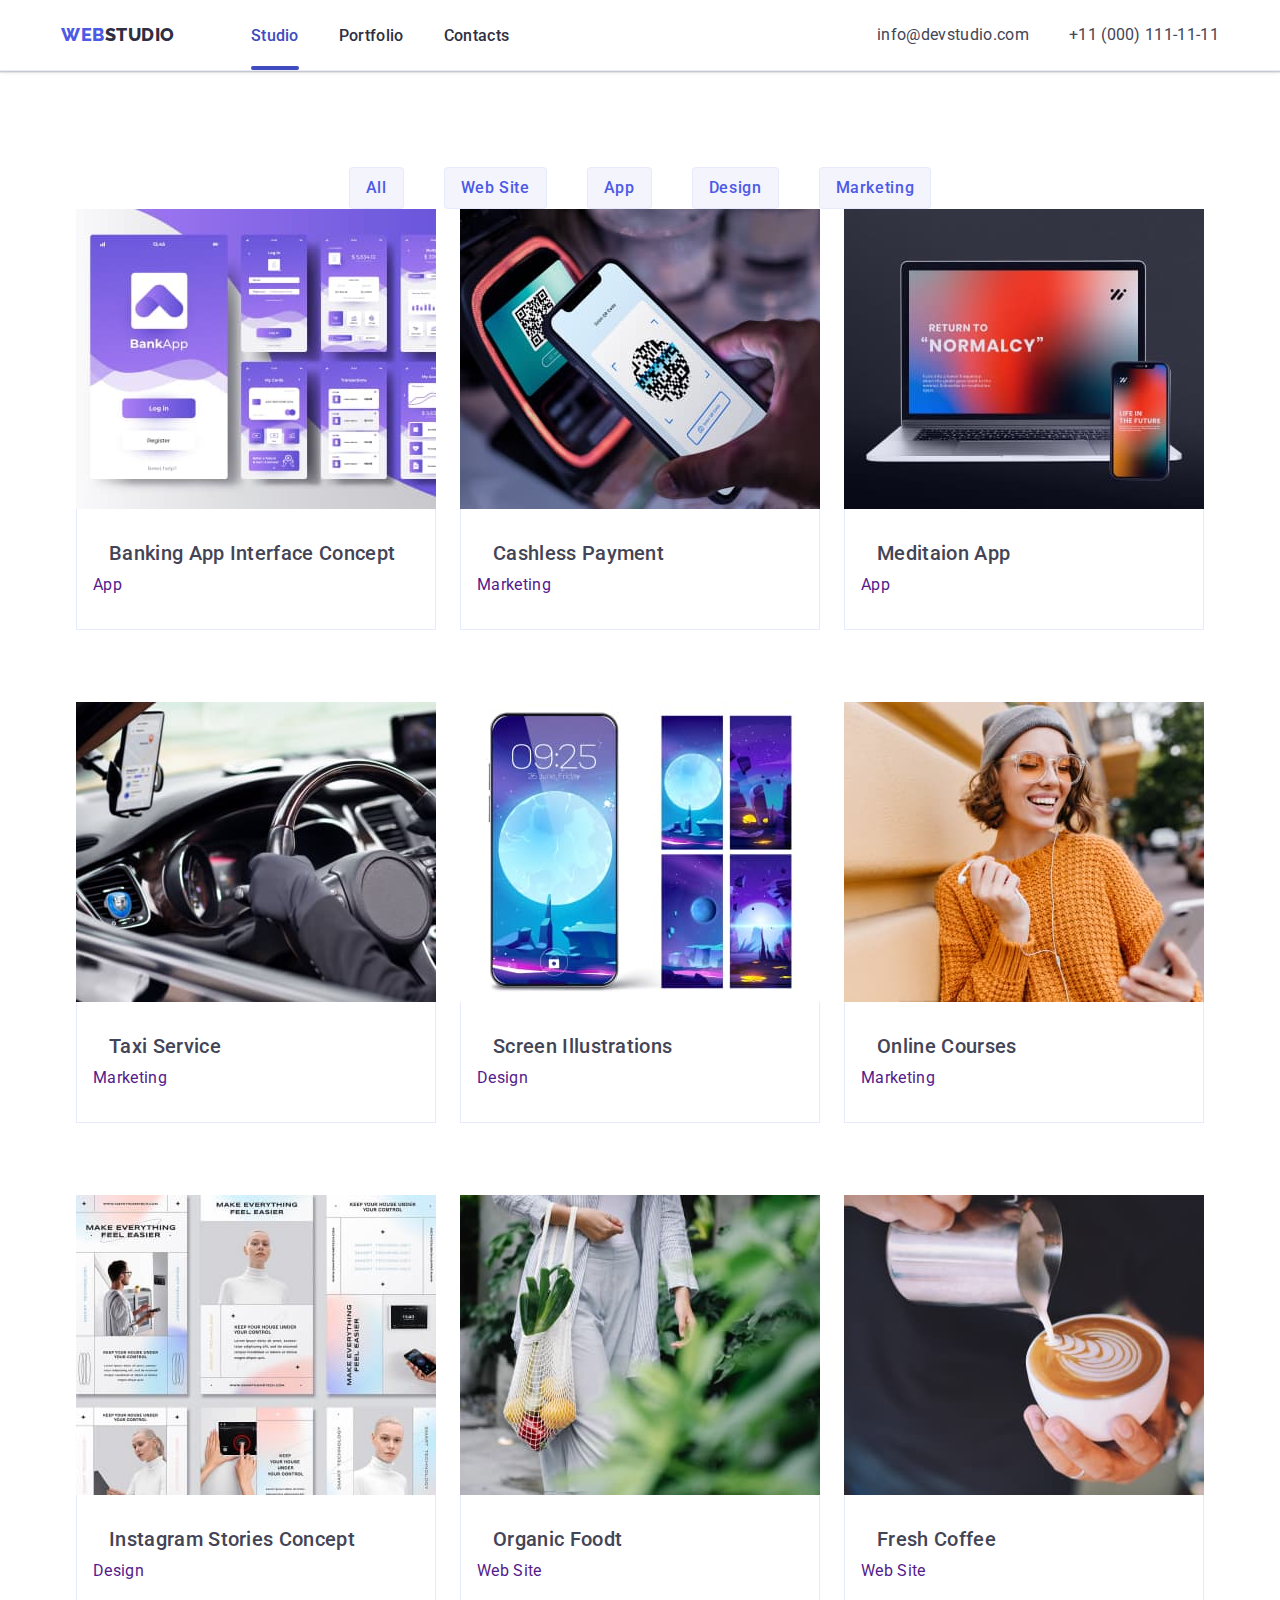
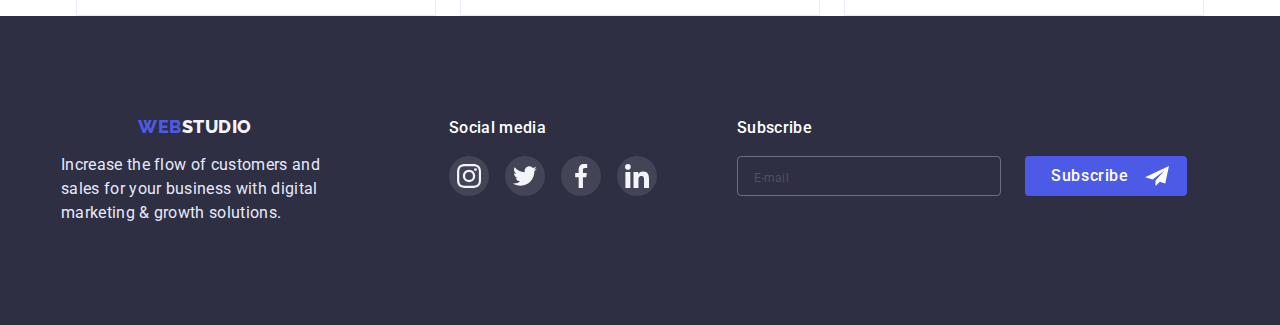
==== commit 5e2dab22: "update-css+images" ====
--- a/portfolio.html
+++ b/portfolio.html
@@ -25,14 +25,15 @@
           <a href="./index.html" class="link top-logo"
             >WEB<span class="top-part-logo list">STUDIO</span>
           </a>
+
           <ul class="list menu-row">
             <li class="menu">
-              <a class="link menu-link" href="./index.html">Studio</a>
+              <a class="link menu-link menu-link-style" href="./index.html"
+                >Studio</a
+              >
             </li>
             <li class="menu">
-              <a class="link menu-link menu-link-style" href="./portfolio.html"
-                >Portfolio</a
-              >
+              <a class="link menu-link" href="./portfolio.html">Portfolio</a>
             </li>
             <li class="menu">
               <a class="link menu-link" href="">Contacts</a>
@@ -51,6 +52,18 @@
             >
           </li>
         </ul>
+        <button
+          class="menu-burger js-open-menu"
+          type="button"
+          aria-expanded="false"
+          aria-controls="mobile-menu"
+        >
+          <img
+            class="burger-icon"
+            src="./images/icons/sprite/burger/burger.svg"
+            alt="burger button"
+          />
+        </button>
       </div>
     </header>
 
@@ -298,7 +311,7 @@
       </section>
     </main>
     <footer class="dark footer-container">
-      <div class="container footer-flex">
+      <div class="footer-media container footer-flex tablet-footer">
         <div class="footer-part-flex">
           <a href="./index.html" class="footer-part-logo link"
             >WEB<span class="white-part-logo">STUDIO</span></a
@@ -372,8 +385,8 @@
 
         <div class="footer-wrapper">
           <p class="footer-text-form">Subscribe</p>
-          <form class="footer-form">
-            <label>
+          <form class="footer-form mail-form">
+            <label class="mail-row">
               <input
                 class="footer-form-field form-comments"
                 type="email"
--- a/css/styles.css
+++ b/css/styles.css
@@ -1,10 +1,3 @@
-/* 
-breakpoints:
-phone - 428px
-tablet - 768px
-desktop - 1128px
- */
-
 :root {
   /* fonts */
   --primary-font: "Roboto";
@@ -79,12 +72,11 @@
   text-decoration: none;
 }
 .container {
+  min-width: 320px;
   padding-left: 15px;
   padding-right: 15px;
   margin-left: auto;
   margin-right: auto;
-  outline: 2px solid red;
-  outline-offset: -2px;
 }
 @media screen and (max-width: 767px) {
   .container {
@@ -101,402 +93,17 @@
     max-width: 1158px;
   }
 }
-.container {
-}
-
-/* .section {
-  padding-bottom: 120px;
-}
-
-.section-top {
-  padding-top: 120px;
-} */
-
-/* .page-header-container {
-  display: flex;
-  align-items: center;
-}
-.nav-row {
-  display: flex;
-  align-items: center;
-}
-.top-logo {
-  color: var(--primary-brand-cl);
-  font-family: var(--logo-font);
-  font-weight: 800;
-  font-size: 18px;
-  line-height: calc(24 / 18);
-  letter-spacing: 0.03em;
-  margin-right: 76px;
-}
-.top-part-logo {
-  color: var(--dark-cl);
-}
-.menu-row {
-  display: flex;
-  align-items: center;
-}
-.menu:not(:last-child) {
-  margin-right: 40px;
-}
-
-.menu-link {
-  font-weight: 500;
-  color: var(--dark-cl);
-  transition-duration: 250ms;
-  transition-timing-function: cubic-bezier(0.4, 0, 0.2, 1);
-  transition-property: color;
-}
-.menu-link:hover,
-.menu-link:focus {
-  color: var(--pressed-state-cl);
-}
-.menu-link-style::after {
-  content: "";
-  bottom: 0px;
-  display: flex;
-  position: absolute;
-
-  bottom: 0;
-  width: 100%;
-  height: 4px;
-  border-radius: 4px;
-  background-color: var(--pressed-state-cl);
-}
-.menu-link-style {
-  color: var(--pressed-state-cl);
-}
-
-.menu {
-  position: relative;
-  padding-top: 24px;
-  padding-bottom: 28px;
-}
-
-.adress-row {
-  display: flex;
-  align-items: center;
-  margin-left: auto;
-}
-
-.mail {
-  color: var(--text-cl);
-  font-weight: 400;
-  margin-right: 40px;
-}
-.phone-call {
-  color: var(--text-cl);
-  font-weight: 400;
-}
+
+/* HEADER */
+/* mobile heder */
 .heder {
   border-bottom: 1px solid var(--accent-cl);
-} */
-/* .hero {
-  background-color: var(--dark-cl);
-  padding: 188px 0px;
-}
-
-.hero-img {
-  max-width: 1440px;
-  margin-left: auto;
-  margin-right: auto;
-  background-color: var(--Modal-overlay);
-
-  background-image: linear-gradient(
-      rgba(46, 47, 66, 0.7),
-      rgba(46, 47, 66, 0.7)
-    ),
-    url(../images/png/png-1.png);
-
-  background-repeat: no-repeat;
-  background-position: center;
-  background-size: cover;
-}
-
-.hero-title {
-  font-weight: 700;
-  font-size: 56px;
-  line-height: calc(60 / 56);
-  color: var(--white-cl);
-  width: 494px;
-  display: flex;
-  margin-left: auto;
-  margin-right: auto;
-
-  margin-bottom: 48px;
-}
-.btn {
-  display: flex;
-  justify-content: center;
-  padding-bottom: 188px;
-  border-radius: 4px;
-}
-
-.hero-btn {
-  display: block;
-  border: none;
-  padding: 16px 32px;
-  color: var(--white-cl);
-  background-color: var(--primary-brand-cl);
-  font-weight: 500;
-  font-size: 16px;
-  line-height: calc(24 / 16);
-  letter-spacing: 0.04em;
-  margin: 0px auto;
-  transition-duration: 250ms;
-  transition-timing-function: cubic-bezier(0.4, 0, 0.2, 1);
-}
-
-.hero-btn:hover,
-.hero-btn:focus {
-  background-color: var(--pressed-state-cl);
-} */
-/* .section-text {
-  width: 264px;
-}
-.benefits-container {
-  display: flex;
-  justify-content: center;
-  gap: 24px;
-}
-.benefits-icons {
-  display: flex;
-  justify-content: center;
-  align-items: center;
-  background: var(--light-cl);
-  border-radius: 4px;
-  height: 112px;
-  margin-bottom: 8px;
-}
-.benefits-svg {
-  display: flex;
-}
-
-.benefits {
-  font-weight: 500;
-  font-size: 20px;
-  line-height: calc(24 / 20);
-  color: var(--dark-cl);
-  margin-bottom: 8px;
-}
-
-.hero {
-} */
-
-/* .secondary-title {
-  font-weight: 700;
-  font-size: 36px;
-  line-height: calc(40 / 36);
-  color: var(--dark-cl);
-  display: flex;
-  justify-content: center;
-  margin-bottom: 72px;
-}
-
-.images-row {
-  display: flex;
-  flex-wrap: wrap;
-
-  column-gap: 24px;
-  row-gap: 48px;
-}
-
-.team {
-  background-color: var(--light-cl);
-  padding-top: 120px;
-}
-.benefits-team {
-  display: flex;
-  flex-direction: column;
-
-  align-items: center;
-
-  padding-bottom: 34.27px;
-  padding-top: 32px;
-  background-color: var(--white-cl);
-  border-radius: 0px 0px 4px 4px;
-  box-shadow: 0px 1px 6px rgba(46, 47, 66, 0.08),
-    0px 1px 1px rgba(46, 47, 66, 0.16), 0px 2px 1px rgba(46, 47, 66, 0.08);
-}
-.social {
-  display: flex;
-  align-items: center;
-  justify-content: center;
-  margin-top: 8px;
-  gap: 24px;
-}
-.social-svg {
-  fill: var(--light-cl);
-}
-.social-link:hover,
-.social-link:focus {
-  background-color: var(--pressed-state-cl);
-}
-
-.social-link {
-  display: flex;
-  align-items: center;
-  justify-content: center;
-  width: 40px;
-  height: 40px;
-
-  background-color: var(--primary-brand-cl);
-  border-radius: 50%;
-  transition-duration: 250ms;
-  transition-timing-function: cubic-bezier(0.4, 0, 0.2, 1);
-  transition-property: background-color;
-}
-
-.name {
-  font-weight: 500;
-  font-size: 20px;
-  line-height: calc(24 / 20);
-  color: var(--dark-cl);
-  margin-bottom: 8px;
-} */
-/* .customers {
-  padding-top: 130px;
-  padding-bottom: 120px;
-}
-.customers-title {
-  font-weight: 700;
-  font-size: 36px;
-  line-height: calc(40 / 36);
-  margin-bottom: 72px;
-  text-align: center;
-  letter-spacing: 0.02em;
-  color: var(--dark-cl);
-}
-.customer-flex {
-  display: flex;
-  justify-content: space-between;
-}
-.customers-link {
-  display: flex;
-  width: 168px;
-  height: 88px;
-  justify-content: center;
-  align-items: center;
-  color: var(--subtle-text-cl);
-  box-sizing: border-box;
-  border: 1px solid var(--subtle-text-cl);
-  border-radius: 4px;
-  transition-duration: 250ms;
-  transition-timing-function: cubic-bezier(0.4, 0, 0.2, 1);
-  transition-property: border, color;
-}
-.customers-link:hover,
-.customers-link:focus {
-  color: var(--pressed-state-cl);
-  border: 1px solid var(--pressed-state-cl);
-}
-.log-svg {
-  fill: currentColor;
-}
-.dark {
-  background-color: var(--dark-cl);
-}
-
-.white-part-logo {
-  color: var(--light-cl);
-} */
-
-/* portfolio */
-/* .section-portfolio {
-  padding-top: 96px;
-}
-.portfolio-btn {
-  font-family: inherit;
-  color: var(--primary-brand-cl);
-  background-color: var(--light-cl);
-
-  font-weight: 500;
-  font-size: 16px;
-  line-height: calc(24 / 16);
-  letter-spacing: 0.04em;
-  border: 1px solid var(--accent-cl);
-  border-radius: 4px;
-  padding: 11px 23px;
-  transition-duration: 250ms;
-  transition-timing-function: cubic-bezier(0.4, 0, 0.2, 1);
-  transition-property: border, color, background-color, box-shadow;
-}
-.portfolio-btn-row {
-  display: flex;
-  justify-content: center;
-  gap: 24px;
-
-  margin-bottom: 72px;
-}
-.portfolio-btn:hover,
-.portfolio-btn:focus {
-  color: var(--white-cl);
-  background-color: var(--pressed-state-cl);
-  box-shadow: 0px 3px 1px rgba(0, 0, 0, 0.1), 0px 2px 1px rgba(0, 0, 0, 0.08),
-    0px 2px 2px rgba(0, 0, 0, 0.12);
-  border-color: var(--pressed-state-cl);
-}
-.portfolio-images:hover,
-.portfolio-images:focus {
-  box-shadow: 0px 1px 6px rgba(46, 47, 66, 0.08),
-    0px 1px 1px rgba(46, 47, 66, 0.16), 0px 2px 1px rgba(46, 47, 66, 0.08);
-}
-.portfolio-images {
-  transition-duration: 250ms;
-  transition-timing-function: cubic-bezier(0.4, 0, 0.2, 1);
-} */
-/* .caption-text {
-  padding: 32px 16px;
-  border: 1px solid var(--accent-cl);
-  border-top: none;
-}
-
-.caption {
-  font-weight: 500;
-  font-size: 20px;
-  line-height: calc(24 / 20);
-  color: var(--text-cl);
-  padding-left: 16px;
-
-  margin-bottom: 8px;
-}
-.tumb {
-  position: relative;
-  overflow: hidden;
-}
-.overlay {
-  position: absolute;
-  top: 0;
-  left: 0;
-  width: 100%;
-  height: 100%;
-  background-color: var(--primary-brand-cl);
-  transform: translateY(100%);
-  transition: transform 250ms cubic-bezier(0.4, 0, 0.2, 1);
-}
-.portfolio-images:hover .overlay,
-.portfolio-images:focus .overlay {
-  width: 360px;
-  height: 420px;
-  border: 1px solid var(--light-cl);
-  box-shadow: 0px 1px 6px rgba(46, 47, 66, 0.08),
-    0px 1px 1px rgba(46, 47, 66, 0.16), 0px 2px 1px rgba(46, 47, 66, 0.08);
-  transform: translateY(0);
-}
-
-.overlay-text {
-  position: absolute;
-  padding: 40px 32px;
-  color: var(--light-cl);
-}
-.text {
-  color: var(--text-cl);
-  padding-left: 16px;
-  /* HEADER */
-/* mobile heder */
+  box-shadow: 0px 2px 1px rgba(46, 47, 66, 0.08),
+    0px 1px 1px rgba(46, 47, 66, 0.16), 0px 1px 6px rgba(46, 47, 66, 0.08);
+}
 .page-header-container {
   display: flex;
-  align-items: center;
+  padding: 24px 0px;
 }
 .menu-row {
   display: none;
@@ -516,17 +123,172 @@
   color: var(--dark-cl);
 }
 .nav-row {
+  display: flex;
+  align-items: center;
+
   padding: 24px 0px;
 }
-.button-burger {
+.menu-mobile {
+}
+.menu-burger {
+  display: flex;
+  align-items: center;
+  margin-left: auto;
+  border: none;
   background-color: transparent;
-  border: none;
-  margin-left: 248px;
-}
-
-.menu-burger {
-  width: 32px;
-  height: 22px;
+}
+.burger-icon {
+}
+/* header tablet */
+@media screen and (min-width: 768px) {
+  .menu-burger {
+    display: none;
+  }
+  .page-header-container {
+    padding: 0;
+  }
+  .menu-row {
+    display: flex;
+    gap: 40px;
+  }
+  .adress-row {
+    display: flex;
+    flex-direction: column;
+    margin-left: auto;
+    font-weight: 400;
+    font-size: 12px;
+    line-height: calc(14 / 12);
+    letter-spacing: 0.04em;
+    padding-top: 24px;
+    gap: 6px;
+  }
+  .mail:hover,
+  .mail:focus,
+  .phone-call:hover,
+  .phone-call:focus {
+    color: var(--pressed-state-cl);
+  }
+  .mail {
+    color: var(--text-cl);
+  }
+  .phone-call {
+    color: var(--text-cl);
+  }
+  .top-logo {
+    margin-right: 120px;
+  }
+  .menu-link {
+    font-weight: 500;
+
+    color: var(--dark-cl);
+  }
+  .menu-link-style::after {
+    content: "";
+    bottom: 0px;
+    display: flex;
+    position: absolute;
+
+    bottom: 0;
+    width: 100%;
+    height: 4px;
+    border-radius: 4px;
+    background-color: var(--pressed-state-cl);
+  }
+  .menu-link:hover,
+  .menu-link:focus {
+    color: var(--pressed-state-cl);
+  }
+  .menu-link-style {
+    color: var(--pressed-state-cl);
+  }
+}
+.nav-row {
+  padding: 0;
+}
+
+.menu {
+  position: relative;
+  padding-top: 24px;
+  padding-bottom: 22px;
+}
+
+/* header desktop */
+@media screen and (min-width: 1200px) {
+  .page-header-container {
+    align-items: center;
+  }
+  .nav-row {
+    padding: 0;
+  }
+  .top-logo {
+    color: var(--primary-brand-cl);
+
+    font-size: 18px;
+    line-height: calc(24 / 18);
+
+    margin-right: 76px;
+  }
+  .top-part-logo {
+  }
+  .menu-row {
+    align-items: center;
+  }
+
+  .menu-link {
+    transition-duration: 250ms;
+    transition-timing-function: cubic-bezier(0.4, 0, 0.2, 1);
+    transition-property: color;
+  }
+
+  .adress-row {
+    display: flex;
+    justify-content: center;
+    align-items: center;
+    margin-left: auto;
+    flex-direction: row;
+    font-size: 16px;
+    line-height: calc(24 / 16);
+    letter-spacing: 0.02em;
+    gap: 40px;
+    padding: 0;
+  }
+
+  .mail {
+    color: var(--text-cl);
+    font-weight: 400;
+
+    font-size: 16px;
+    padding-top: 0;
+    line-height: calc(24 / 16);
+    letter-spacing: 0.02em;
+  }
+  .phone-call {
+    color: var(--text-cl);
+    font-weight: 400;
+    font-size: 16px;
+    padding-top: 0;
+    line-height: calc(24 / 16);
+    letter-spacing: 0.02em;
+  }
+  .menu-link-style::after {
+    content: "";
+    bottom: 0px;
+    display: flex;
+    position: absolute;
+
+    bottom: 0;
+    width: 100%;
+    height: 4px;
+    border-radius: 4px;
+    background-color: var(--pressed-state-cl);
+  }
+  .menu-link:hover,
+  .menu-link:focus {
+    color: var(--pressed-state-cl);
+  }
+  .menu-link-style {
+    color: var(--pressed-state-cl);
+  }
 }
 
 /* HERO */
@@ -536,7 +298,7 @@
   padding: 112px 0px;
 }
 .hero-img {
-  max-width: 428px;
+  max-width: 1440px;
   margin-left: auto;
   margin-right: auto;
   background-color: var(--Modal-overlay);
@@ -545,11 +307,64 @@
       rgba(46, 47, 66, 0.7),
       rgba(46, 47, 66, 0.7)
     ),
-    url(../images/png/png-1.png);
+    url(../images/hero/hero-mobile@1x.jpg);
 
   background-repeat: no-repeat;
   background-position: center;
   background-size: cover;
+}
+@media (min-device-pixel-ratio: 2),
+  (min-resolution: 192dpi),
+  (min-resolution: 2dppx) {
+  .hero {
+    background-image: linear-gradient(
+        rgba(46, 47, 66, 0.7),
+        rgba(46, 47, 66, 0.7)
+      ),
+      url(../images/hero/hero-mobile@2x.jpg);
+  }
+}
+
+@media screen and (min-width: 480px) {
+  .hero {
+    background-image: linear-gradient(
+        rgba(46, 47, 66, 0.7),
+        rgba(46, 47, 66, 0.7)
+      ),
+      url(../images/hero/hero-tablet@1x.jpg);
+  }
+  @media (min-device-pixel-ratio: 2),
+    (min-resolution: 192dpi),
+    (min-resolution: 2dppx) {
+    .hero {
+      background-image: linear-gradient(
+          rgba(46, 47, 66, 0.7),
+          rgba(46, 47, 66, 0.7)
+        ),
+        url(../images/hero/hero-tablet@2x.jpg);
+    }
+  }
+}
+
+@media screen and (min-width: 768px) {
+  .hero {
+    background-image: linear-gradient(
+        rgba(46, 47, 66, 0.7),
+        rgba(46, 47, 66, 0.7)
+      ),
+      url(../images/hero/hero-desk@1x.jpg);
+  }
+  @media (min-device-pixel-ratio: 2),
+    (min-resolution: 192dpi),
+    (min-resolution: 2dppx) {
+    .hero {
+      background-image: linear-gradient(
+          rgba(46, 47, 66, 0.7),
+          rgba(46, 47, 66, 0.7)
+        ),
+        url(../images/hero/hero-desk@2x.jpg);
+    }
+  }
 }
 .hero-title {
   font-weight: 700;
@@ -609,18 +424,22 @@
   .hero {
     padding: 188px 0px;
   }
+  .hero-img {
+    max-width: 1440px;
+  }
 }
 
 /* BENEFITS-SECTION */
 /* mobile-benefits */
 .section-benefits {
   padding-top: 96px;
+  padding-bottom: 96px;
 }
 
 .benefits-container {
   display: flex;
   flex-direction: column;
-  gap: 24px;
+  gap: 72px;
 }
 .benefits-icons {
   display: none;
@@ -726,11 +545,14 @@
   .title {
     padding-top: 0;
   }
+  .section-gadgets {
+    padding-bottom: 120px;
+  }
 }
 /*  TEAM */
 /* team mobile */
+
 .secondary-title {
-  padding-top: 96px;
   font-weight: 700;
   font-size: 36px;
   line-height: calc(40 / 36);
@@ -750,7 +572,8 @@
 
 .team {
   background-color: var(--light-cl);
-  padding-top: 120px;
+  margin: 0;
+  padding: 96px 0px 128px 0px;
 }
 .benefits-team {
   display: flex;
@@ -806,19 +629,14 @@
   .images-row {
     row-gap: 64px;
     column-gap: 24px;
-    padding-bottom: 104px;
   }
   .team {
     padding-bottom: 96px;
+    padding-top: 96px;
   }
 }
 /* team desktop */
 @media screen and (min-width: 1200px) {
-  .secondary-title {
-    padding-top: 120px;
-    padding-bottom: 72px;
-    margin-bottom: 0;
-  }
   .images-row {
     column-gap: 24px;
   }
@@ -834,8 +652,7 @@
   font-weight: 700;
   font-size: 36px;
   line-height: calc(40 / 36);
-  padding-bottom: 72px;
-
+  margin-bottom: 72px;
   text-align: center;
   letter-spacing: 0.02em;
   color: var(--dark-cl);
@@ -848,6 +665,7 @@
   column-gap: 16px;
 }
 .customers-bottom {
+  padding-top: 96px;
   padding-bottom: 96px;
 }
 
@@ -892,7 +710,10 @@
     padding-bottom: 120px;
   }
   .customers-bottom {
-    padding-bottom: 0px;
+    padding: 0;
+  }
+  .customers-title {
+    padding-top: 0;
   }
 }
 
@@ -1053,28 +874,34 @@
   color: rgba(255, 255, 255, 0.6);
 }
 
-/* tablet */
+/* footer tablet */
 @media screen and (min-width: 768px) and (max-width: 1199px) {
   .tablet-footer {
     display: flex;
     flex-wrap: wrap;
+    padding-left: 108px;
+    padding-top: 96px;
+    padding-bottom: 96px;
   }
 
   .footer-part-flex {
     margin: 0;
     align-items: flex-start;
-    padding-left: 108px;
+
     padding-right: 24px;
   }
   .social-media {
+    display: flex;
     margin: 0;
     align-items: flex-start;
-    padding-top: 96px;
+  }
+  .footer-part-flex {
+    padding-top: 0;
   }
   .footer-wrapper {
     display: block;
     margin: 0;
-    padding-left: 108px;
+    padding-bottom: 0;
   }
 
   .footer-form {
@@ -1102,17 +929,15 @@
   .footer-part-flex {
     display: flex;
     margin: 0;
-
-    padding-top: 100px;
+    padding: 0;
+
     padding-right: 120px;
-    padding-bottom: 100px;
   }
   .social-media {
     display: flex;
     align-items: flex-start;
+    padding-right: 80px;
     margin: 0;
-    padding-top: 100px;
-    padding-right: 80px;
   }
   .footer-wrapper {
     display: flex;
@@ -1124,7 +949,7 @@
     display: flex;
     margin-bottom: 16px;
     flex-direction: row;
-    padding-top: 100px;
+    padding: 0;
   }
 
   .footer-button:hover,
@@ -1154,6 +979,7 @@
   }
   .footer-flex {
     display: flex;
+    padding: 100px 0px;
   }
 
   .footer-social-link {
@@ -1327,7 +1153,6 @@
 }
 .form-comments {
   padding: 8px 16px;
-  margin-bottom: 16px;
   color: var(--text-cl);
   resize: none;
 
@@ -1348,6 +1173,7 @@
   display: flex;
   align-items: center;
   margin-bottom: 24px;
+  margin-top: 18px;
 }
 .form-checkbox-input {
   display: block;
@@ -1417,203 +1243,209 @@
   box-shadow: 0px 1px 6px rgba(46, 47, 66, 0.08),
     0px 1px 1px rgba(46, 47, 66, 0.16), 0px 2px 1px rgba(46, 47, 66, 0.08);
 }
-
-/* .back-drop {
+/* MENU BURGER */
+
+.menu-toggle {
+  min-height: 24px;
+  min-width: 24px;
+  display: flex;
+  align-items: center;
+  justify-content: center;
+  margin: 0;
+  padding: 0;
+  cursor: pointer;
+  border-radius: 50%;
+  background: var(--accent-cl);
+  border: 1px solid rgba(0, 0, 0, 0.1);
+}
+
+@media (min-width: 768px) {
+  .menu-toggle {
+    display: none;
+  }
+}
+.menu-container {
   position: fixed;
+  top: 0;
   left: 0;
-  top: 0;
-  bottom: 0;
-  right: 0;
-  background: rgba(46, 47, 66, 0.4);
-  transition: opacity 400ms ease-in, visibility 400ms ease-in;
-}
-.back-drop.is-hidden {
-  opacity: 0;
-  visibility: hidden;
-  pointer-events: none;
-  transition-delay: 250ms;
-}
-.back-drop.is-hidden .modal {
-  transform: translate(-50%, -70%);
-  opacity: 0;
-  transition-delay: 0s;
-}
-.modal {
+  width: 100%;
+  height: 100%;
+  padding: 80px 35px 40px 40px;
+  background-color: var(--white-cl);
+  z-index: 1000;
+  box-shadow: 0px 2px 1px rgba(46, 47, 66, 0.08),
+    0px 1px 1px rgba(46, 47, 66, 0.16), 0px 1px 6px rgba(46, 47, 66, 0.08);
+  transform: translateX(100%);
+  transition: transform 250ms ease-in-out;
+}
+
+.menu-container.is-open {
+  transform: translateX(0);
+}
+
+.menu-container .menu-toggle {
   position: absolute;
-  transform: translate(-50%, -50%);
-  transition: transform 250ms ease, opacity 150ms ease;
-  transition-delay: 400ms;
-  width: 408px;
-  min-height: 576px;
-  top: 50%;
-  left: 50%;
-  background: #fcfcfc;
-  box-shadow: 0px 1px 1px rgba(0, 0, 0, 0.14), 0px 1px 3px rgba(0, 0, 0, 0.12),
-    0px 2px 1px rgba(0, 0, 0, 0.2);
-  border-radius: 4px;
-}
-.modal-btn:hover,
-.modal-btn:focus {
-  fill: #ffffff;
-  background: #404bbf;
-}
-/* modal window */
-/* .modal-btn {
-  position: absolute;
-  display: flex;
+  top: 48px;
+  right: 48px;
+  color: var(--dark-cl);
+}
+.menu-container .menu-toggle:hover,
+.menu-container .menu-toggle:focus {
+  color: var(--accent-cl);
+  background-color: var(--primary-brand-cl);
+}
+
+.mobile-menu {
+  display: flex;
+  font-weight: 700;
+  font-size: 36px;
+  line-height: calc(40 / 36);
+  color: var(--dark-cl);
+  text-transform: capitalize;
+  text-decoration: none;
+  gap: 40px;
+  flex-direction: column;
+
+  padding: 0;
+  list-style: none;
+}
+.mobile-link-style {
+  color: var(--dark-cl);
+}
+
+.mobile-link-style:hover,
+.mobile-link-style:focus {
+  color: var(--pressed-state-cl);
+}
+
+.mobile-mail {
+  font-weight: 500;
+  font-size: 20px;
+  line-height: calc(24 / 20);
+  color: var(--dark-cl);
+}
+.mobile-tel {
+  font-weight: 700;
+  font-size: 36px;
+  line-height: calc(40 / 36);
+  padding: 0px;
+
+  list-style: none;
+  margin-top: 284px;
+  margin-bottom: 40px;
+  color: var(--primary-brand-cl);
+  text-transform: capitalize;
+}
+.mobile-social {
+  display: flex;
+  flex-direction: row;
+  align-items: flex-start;
+  padding: 0px;
+  gap: 56px;
+  margin-top: 48px;
+}
+/*    */
+.mobile-social-svg {
+  fill: var(--light-cl);
+}
+
+.mobile-social-link {
+  display: flex;
+
   align-items: center;
   justify-content: center;
-  width: 24px;
-  height: 24px;
-  top: 24px;
-  right: 24px;
-  padding: 0;
-  border: none;
+  width: 40px;
+  height: 40px;
+
+  background-color: var(--primary-brand-cl);
   border-radius: 50%;
-  fill: var(--text-cl);
-  background: #e7e9fc;
-  border: 1px solid rgba(0, 0, 0, 0.1);
   transition-duration: 250ms;
   transition-timing-function: cubic-bezier(0.4, 0, 0.2, 1);
-  transition-property: color, border, background;
-}
-.modal-form {
-  display: flex;
-  flex-direction: column;
-  padding: 72px 24px 24px 24px;
-}
-
-.form-text {
+  transition-property: background-color;
+}
+/* PORTFOLIO */
+.section-portfolio {
+  padding-top: 96px;
+}
+.portfolio-btn {
+  font-family: inherit;
+  color: var(--primary-brand-cl);
+  background-color: var(--light-cl);
+
   font-weight: 500;
-  margin-bottom: 16px;
-  color: var(--dark-cl);
-  text-align: center;
-}
-.modal-form-label {
-  margin-bottom: 4px;
-  font-size: 12px;
-  line-height: 1.17;
-  letter-spacing: 0.01em;
-  color: var(--subtle-text-cl);
-}
-.modal-form-group {
-  position: relative;
-  margin-bottom: 8px;
-}
-.modal-form-input {
-  display: block;
-  width: 100%;
-  height: 40px;
-  padding-left: 34px;
-  color: var(--text-cl);
-  border: 1px solid rgba(33, 33, 33, 0.2);
+  font-size: 16px;
+  line-height: calc(24 / 16);
+  letter-spacing: 0.04em;
+  border: 1px solid var(--accent-cl);
   border-radius: 4px;
-  transition: border 250ms cubic-bezier(0.4, 0, 0.2, 1);
-}
-.modal-form-input:focus {
-  outline: none;
+  padding: 8px 16px;
+  transition-duration: 250ms;
+  transition-timing-function: cubic-bezier(0.4, 0, 0.2, 1);
+  transition-property: border, color, background-color, box-shadow;
+}
+.portfolio-btn-row {
+  display: flex;
+  justify-content: center;
+  gap: 40px;
+}
+.portfolio-btn:hover,
+.portfolio-btn:focus {
+  color: var(--white-cl);
+  background-color: var(--pressed-state-cl);
+  box-shadow: 0px 3px 1px rgba(0, 0, 0, 0.1), 0px 2px 1px rgba(0, 0, 0, 0.08),
+    0px 2px 2px rgba(0, 0, 0, 0.12);
   border-color: var(--pressed-state-cl);
 }
-.modal-form-icon {
-  position: absolute;
-  top: 50%;
-  left: 16px;
-  transform: translateY(-50%);
-  fill: var(--text-cl);
-  transition: fill 250ms cubic-bezier(0.4, 0, 0.2, 1);
-  pointer-events: none;
-}
-.modal-form-input:focus ~ .modal-form-icon {
-  fill: var(--pressed-state-cl);
-}
-.form-comments {
-  padding: 8px 16px;
-  margin-bottom: 16px;
-  color: var(--text-cl);
-  resize: none;
-
-  border-radius: 4px;
-  transition: border 250ms cubic-bezier(0.4, 0, 0.2, 1);
-}
-.form-comments::placeholder {
-  font-size: 12px;
-  line-height: 1.2;
-  letter-spacing: 0.01em;
-  color: rgba(117, 117, 117, 0.5);
-}
-.form-comments:focus {
-  border-color: var(--pressed-state-cl);
-  outline: none;
-}
-.form-checkbox {
-  display: flex;
-  align-items: center;
-  margin-bottom: 24px;
-}
-.form-checkbox-input {
-  display: block;
-  position: absolute;
-  width: 16px;
-  height: 16px;
-  border: none;
-}
-.form-checkbox-label {
-  position: relative;
-  display: block;
-  margin-left: 24px;
-  font-size: 12px;
-  line-height: 1.33;
-  letter-spacing: 0.04em;
-  color: #757575;
-}
-
-.form-checkbox-label::before {
-  content: "";
-  position: absolute;
-  top: 0px;
-  left: -24px;
-  width: 16px;
-  height: 16px;
-  border: 1.25px solid var(--dark-cl);
-  border-radius: 2px;
-  background-color: var(--white-cl);
-  transition: border 250ms cubic-bezier(0.4, 0, 0.2, 1),
-    background-color 250ms cubic-bezier(0.4, 0, 0.2, 1);
-}
-.form-checkbox-input:checked ~ .form-checkbox-label::before {
-  background-color: var(--pressed-state-cl);
-  background-image: url(../images/icons/sprite/vector.svg);
-  border-color: var(--pressed-state-cl);
-  background-repeat: no-repeat;
-  background-position: center;
-  fill: var(--white-cl);
-}
-
-.modal-form-link {
-  display: flex;
-  justify-items: center;
-  font-size: 12px;
-  line-height: 1.33;
-  letter-spacing: 0.04em;
-  color: var(--primary-brand-cl);
-}
-
-.contact-form-btn {
-  width: 169px;
-  padding: 16px 32px;
-  font-weight: 500;
-  margin: 0 auto;
-  background-color: var(--primary-brand-cl);
-  box-shadow: 0px 4px 4px rgba(0, 0, 0, 0.15);
-  border-radius: 4px;
-  border: none;
-  letter-spacing: 0.04em;
-  color: var(--white-cl);
-  transition: box-shadow 250ms cubic-bezier(0.4, 0, 0.2, 1);
-}
-.contact-form-btn:hover,
-.contact-form-btn:focus {
-  background-color: var(--pressed-state-cl);
+.portfolio-images:hover,
+.portfolio-images:focus {
   box-shadow: 0px 1px 6px rgba(46, 47, 66, 0.08),
     0px 1px 1px rgba(46, 47, 66, 0.16), 0px 2px 1px rgba(46, 47, 66, 0.08);
-} */ ;
+}
+.portfolio-images {
+  transition-duration: 250ms;
+  transition-timing-function: cubic-bezier(0.4, 0, 0.2, 1);
+}
+.caption-text {
+  padding: 32px 16px;
+  border: 1px solid var(--accent-cl);
+  border-top: none;
+}
+
+.caption {
+  font-weight: 500;
+  font-size: 20px;
+  line-height: calc(24 / 20);
+  color: var(--text-cl);
+  padding-left: 16px;
+
+  margin-bottom: 8px;
+}
+.tumb {
+  position: relative;
+  overflow: hidden;
+}
+.overlay {
+  position: absolute;
+  top: 0;
+  left: 0;
+  width: 100%;
+  height: 100%;
+  background-color: var(--primary-brand-cl);
+  transform: translateY(100%);
+  transition: transform 250ms cubic-bezier(0.4, 0, 0.2, 1);
+}
+.portfolio-images:hover .overlay,
+.portfolio-images:focus .overlay {
+  width: 360px;
+  height: 420px;
+  border: 1px solid var(--light-cl);
+  box-shadow: 0px 1px 6px rgba(46, 47, 66, 0.08),
+    0px 1px 1px rgba(46, 47, 66, 0.16), 0px 2px 1px rgba(46, 47, 66, 0.08);
+  transform: translateY(0);
+}
+
+.overlay-text {
+  position: absolute;
+  padding: 40px 32px;
+  color: var(--light-cl);
+}
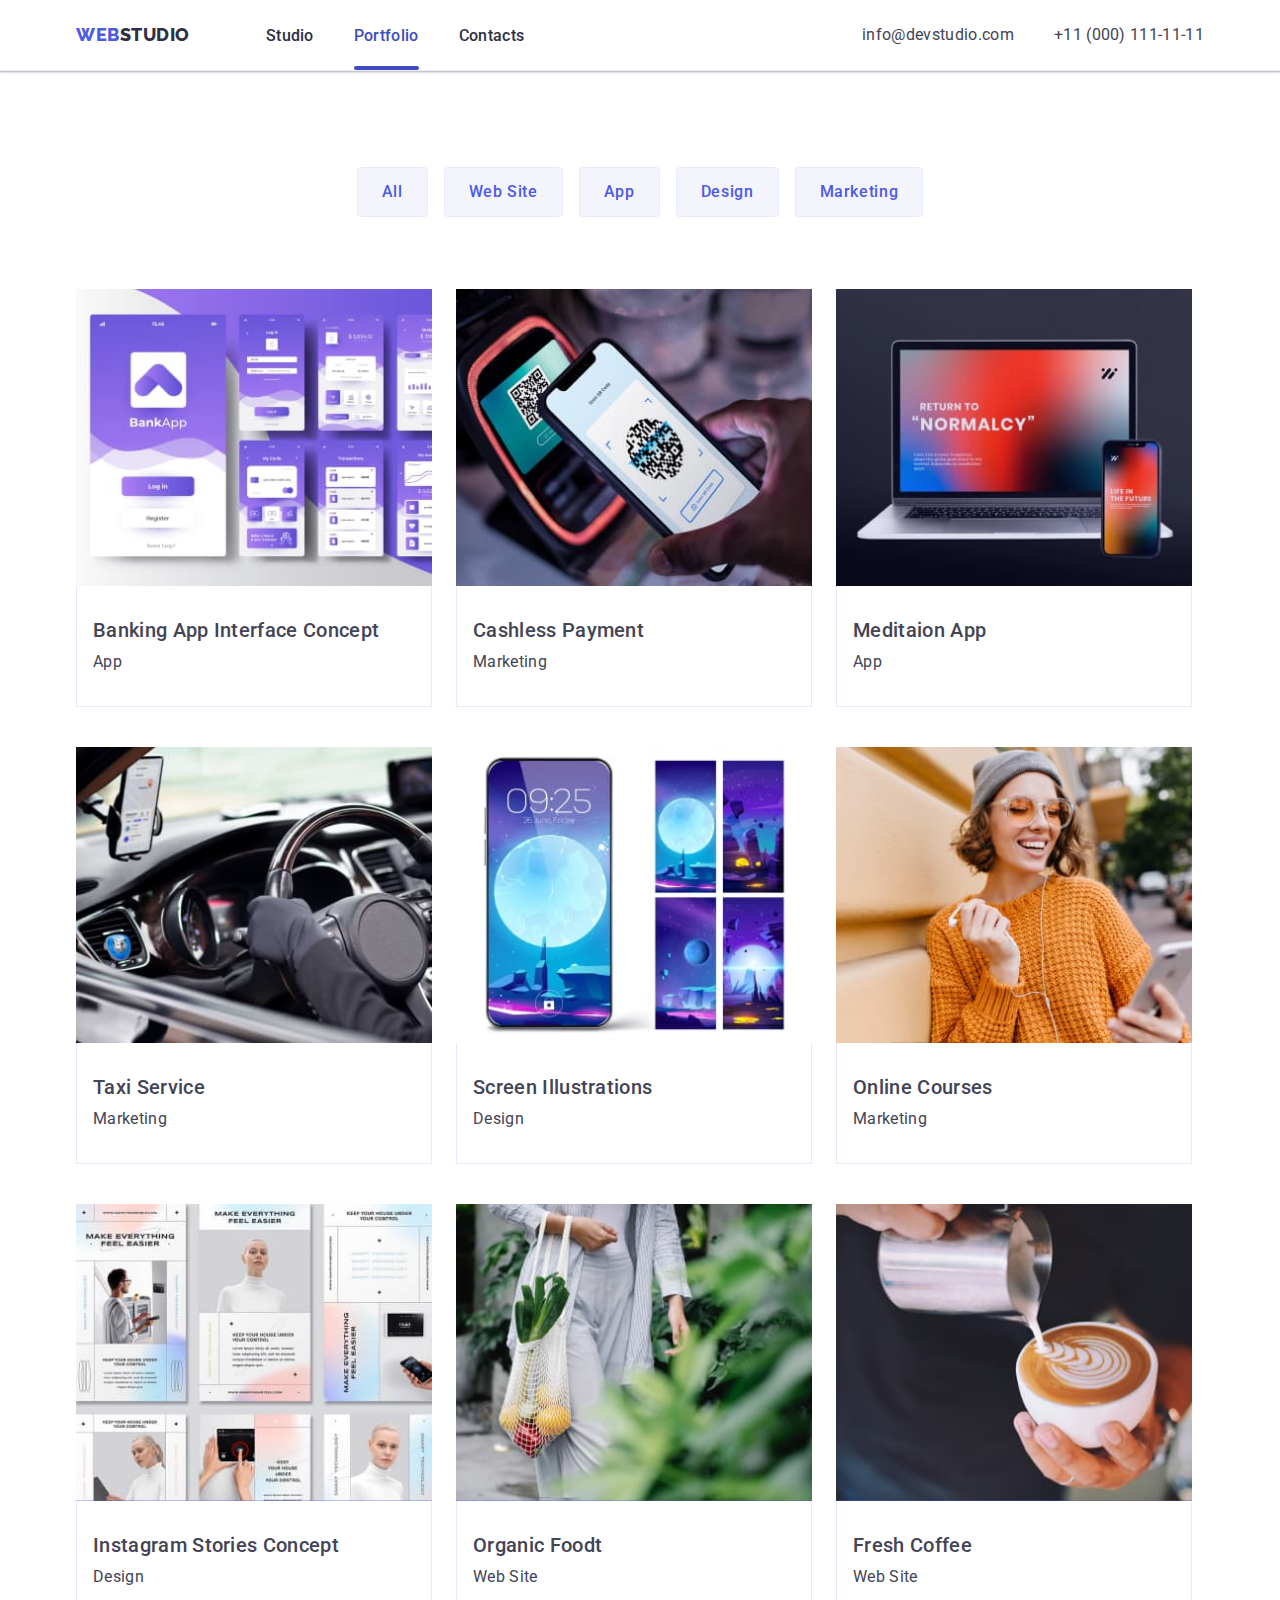
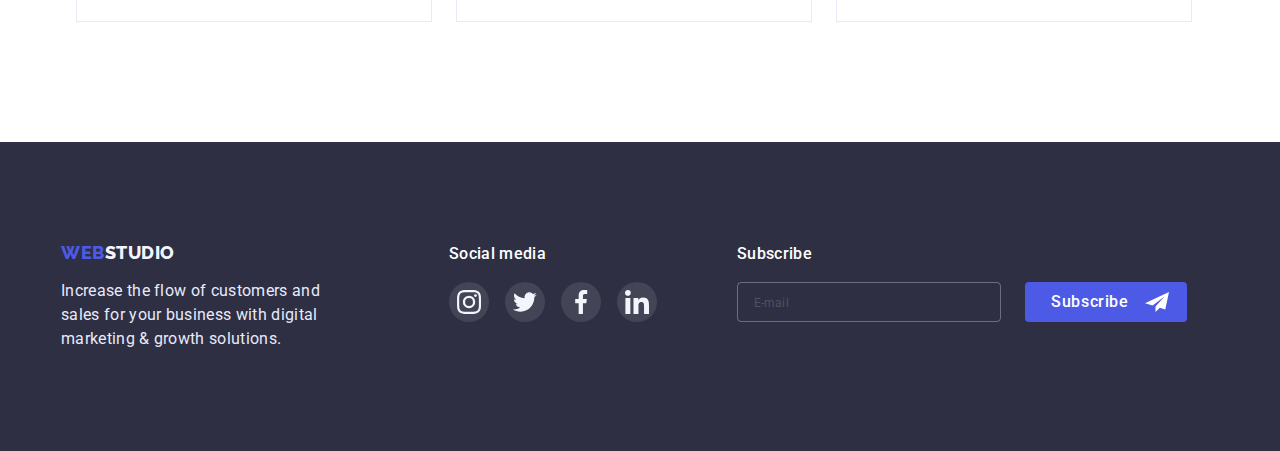
==== commit ecfda352: "uodate index.html+portfolio.html+css" ====
--- a/portfolio.html
+++ b/portfolio.html
@@ -28,12 +28,12 @@
 
           <ul class="list menu-row">
             <li class="menu">
-              <a class="link menu-link menu-link-style" href="./index.html"
-                >Studio</a
+              <a class="link menu-link" href="./index.html">Studio</a>
+            </li>
+            <li class="menu">
+              <a class="link menu-link menu-link-style" href="./portfolio.html"
+                >Portfolio</a
               >
-            </li>
-            <li class="menu">
-              <a class="link menu-link" href="./portfolio.html">Portfolio</a>
             </li>
             <li class="menu">
               <a class="link menu-link" href="">Contacts</a>
@@ -42,12 +42,12 @@
         </nav>
         <ul class="list adress-row">
           <li>
-            <a class="link mail menu-link" href="mailto:info@devstudio.com"
+            <a class="link mail" href="mailto:info@devstudio.com"
               >info@devstudio.com</a
             >
           </li>
           <li>
-            <a class="link phone-call menu-link" href="tel:+110001111111"
+            <a class="link phone-call" href="tel:+110001111111"
               >+11 (000) 111-11-11</a
             >
           </li>
@@ -68,247 +68,341 @@
     </header>
 
     <main>
-      <section class="section section-portfolio">
-        <div class="container">
-          <h1 class="visually-hidden">Portiofol</h1>
-          <!-- filters -->
-          <ul class="list portfolio-btn-row">
-            <li class="row">
-              <button class="portfolio-btn" type="button">All</button>
-            </li>
-            <li class="row">
-              <button class="portfolio-btn" type="button">Web Site</button>
-            </li>
-            <li class="row">
-              <button class="portfolio-btn" type="button">App</button>
-            </li>
-            <li class="row">
-              <button class="portfolio-btn" type="button">Design</button>
-            </li>
-            <li class="">
-              <button class="portfolio-btn" type="button">Marketing</button>
-            </li>
-          </ul>
-
-          <!--row-1  -->
-
-          <ul class="list images-row">
-            <li class="portfolio-images">
-              <a class="link portfolio-images" href="">
-                <div class="tumb">
-                  <img
-                    src="./images/img7.jpg"
-                    alt="banking app"
-                    width="360"
-                    height="300"
-                  />
-                  <div class="overlay">
-                    <p class="overlay-text">
-                      14 Stylish and User-Friendly App Design Concepts · Task
-                      Manager App · Calorie Tracker App · Exotic Fruit Ecommerce
-                      App · Cloud Storage App
-                    </p>
-                  </div>
-                </div>
-                <div class="caption-text">
-                  <h2 class="caption">Banking App Interface Concept</h2>
-                  <p class="text">App</p>
-                </div>
-              </a>
-            </li>
-
-            <li class="portfolio-images">
-              <a class="link" href="">
-                <div class="tumb">
-                  <img
-                    src="./images/img8.jpg"
-                    alt="scan qr code"
-                    width="360"
-                    height="300"
-                  />
-                  <div class="overlay">
-                    <p class="overlay-text">
-                      14 Stylish and User-Friendly App Design Concepts · Task
-                      Manager App · Calorie Tracker App · Exotic Fruit Ecommerce
-                      App · Cloud Storage App
-                    </p>
-                  </div>
-                </div>
-                <div class="caption-text">
-                  <h2 class="caption">Cashless Payment</h2>
-                  <p class="text">Marketing</p>
-                </div>
-              </a>
-            </li>
-            <li class="portfolio-images">
-              <a class="link" href="">
-                <div class="tumb">
-                  <img
-                    src="./images/img9.jpg"
-                    alt="gadgets"
-                    width="360"
-                    height="300"
-                  />
-                  <div class="overlay">
-                    <p class="overlay-text">
-                      14 Stylish and User-Friendly App Design Concepts · Task
-                      Manager App · Calorie Tracker App · Exotic Fruit Ecommerce
-                      App · Cloud Storage App
-                    </p>
-                  </div>
-                </div>
-                <div class="caption-text">
-                  <h2 class="caption">Meditaion App</h2>
-                  <p class="text">App</p>
-                </div>
-              </a>
-            </li>
-
-            <!-- row-2 -->
-            <li class="portfolio-images">
-              <a class="link" href="">
-                <div class="tumb">
-                  <img
-                    src="./images/img10.jpg"
-                    alt="navigator driving"
-                    width="360"
-                    height="300"
-                  />
-                  <div class="overlay">
-                    <p class="overlay-text">
-                      14 Stylish and User-Friendly App Design Concepts · Task
-                      Manager App · Calorie Tracker App · Exotic Fruit Ecommerce
-                      App · Cloud Storage App
-                    </p>
-                  </div>
-                </div>
-                <div class="caption-text">
-                  <h2 class="caption">Taxi Service</h2>
-                  <p class="text">Marketing</p>
-                </div>
-              </a>
-            </li>
-
-            <li class="portfolio-images">
-              <a class="link" href="">
-                <div class="tumb">
-                  <img
-                    src="./images/img11.jpg"
-                    alt="wallpapers"
-                    width="360"
-                    height="300"
-                  />
-                  <div class="overlay">
-                    <p class="overlay-text">
-                      14 Stylish and User-Friendly App Design Concepts · Task
-                      Manager App · Calorie Tracker App · Exotic Fruit Ecommerce
-                      App · Cloud Storage App
-                    </p>
-                  </div>
-                </div>
-                <div class="caption-text">
-                  <h2 class="caption">Screen Illustrations</h2>
-                  <p class="text">Design</p>
-                </div>
-              </a>
-            </li>
-            <li class="portfolio-images">
-              <a class="link" href="">
-                <div class="tumb">
-                  <img
-                    src="./images/img12.jpg"
-                    alt="girl in a good mood"
-                    width="360"
-                    height="300"
-                  />
-                  <div class="overlay">
-                    <p class="overlay-text">
-                      14 Stylish and User-Friendly App Design Concepts · Task
-                      Manager App · Calorie Tracker App · Exotic Fruit Ecommerce
-                      App · Cloud Storage App
-                    </p>
-                  </div>
-                </div>
-                <div class="caption-text">
-                  <h2 class="caption">Online Courses</h2>
-                  <p class="text">Marketing</p>
-                </div>
-              </a>
-            </li>
-
-            <!-- row-3 -->
-            <li class="portfolio-images">
-              <a class="link" href="">
-                <div class="tumb">
-                  <img
-                    src="./images/img13.jpg"
-                    alt="banking app"
-                    width="360"
-                    height="300"
-                  />
-                  <div class="overlay">
-                    <p class="overlay-text">
-                      14 Stylish and User-Friendly App Design Concepts · Task
-                      Manager App · Calorie Tracker App · Exotic Fruit Ecommerce
-                      App · Cloud Storage App
-                    </p>
-                  </div>
-                </div>
-                <div class="caption-text">
-                  <h2 class="caption">Instagram Stories Concept</h2>
-                  <p class="text">Design</p>
-                </div>
-              </a>
-            </li>
-            <li class="portfolio-images">
-              <a class="link" href="">
-                <div class="tumb">
-                  <img
-                    src="./images/img14.jpg"
-                    alt="scan qr code"
-                    width="360"
-                    height="300"
-                  />
-                  <div class="overlay">
-                    <p class="overlay-text">
-                      14 Stylish and User-Friendly App Design Concepts · Task
-                      Manager App · Calorie Tracker App · Exotic Fruit Ecommerce
-                      App · Cloud Storage App
-                    </p>
-                  </div>
-                </div>
-                <div class="caption-text">
-                  <h2 class="caption">Organic Foodt</h2>
-                  <p class="text">Web Site</p>
-                </div>
-              </a>
-            </li>
-            <li class="portfolio-images">
-              <a class="link" href="">
-                <div class="tumb">
-                  <img
-                    src="./images/img15.jpg"
-                    alt="gadgets"
-                    width="360"
-                    height="300"
-                  />
-                  <div class="overlay">
-                    <p class="overlay-text">
-                      14 Stylish and User-Friendly App Design Concepts · Task
-                      Manager App · Calorie Tracker App · Exotic Fruit Ecommerce
-                      App · Cloud Storage App
-                    </p>
-                  </div>
-                </div>
-                <div class="caption-text">
-                  <h2 class="caption">Fresh Coffee</h2>
-                  <p class="text">Web Site</p>
-                </div>
-              </a>
-            </li>
-          </ul>
-        </div>
-      </section>
+      <div class="portfolio-gap">
+        <section class="section section-portfolio">
+          <div class="container">
+            <h1 class="visually-hidden">Portiofol</h1>
+            <!-- filters -->
+            <div class="filter-section">
+              <ul class="list portfolio-btn-row">
+                <li class="row">
+                  <button class="portfolio-btn" type="button">All</button>
+                </li>
+                <li class="row">
+                  <button class="portfolio-btn" type="button">Web Site</button>
+                </li>
+                <li class="row">
+                  <button class="portfolio-btn" type="button">App</button>
+                </li>
+                <li class="row">
+                  <button class="portfolio-btn" type="button">Design</button>
+                </li>
+                <li class="">
+                  <button class="portfolio-btn" type="button">Marketing</button>
+                </li>
+              </ul>
+            </div>
+
+            <!--row-1  -->
+
+            <ul class="list portfolio-images-row">
+              <li class="portfolio-images">
+                <a class="link portfolio-card" href="">
+                  <div class="tumb">
+                    <img
+                      srcset="
+                        ./images/portfolio/tablet01_365.jpg     365w,
+                        ./images/portfolio/desktop01_360.jpg    360w,
+                        ./images/portfolio/mobile-img01_396.jpg 396w,
+                        ./images/portfolio/desktop01_720.jpg    720w,
+                        ./images/portfolio/tablet01_730.jpg     730w,
+                        ./images/portfolio/mobile-img01_792.jpg 792w
+                      "
+                      sizes="(min-width: 1200px) 360px, (min-width: 768px) 365px, (min-width: 480px) 396px, 100vw"
+                      src="./images/portfolio/mobile-img01_396.jpg"
+                      alt="banking app"
+                      loading="lazy"
+                      width="396"
+                      height="300"
+                    />
+                    <div class="overlay">
+                      <p class="overlay-text">
+                        14 Stylish and User-Friendly App Design Concepts · Task
+                        Manager App · Calorie Tracker App · Exotic Fruit
+                        Ecommerce App · Cloud Storage App
+                      </p>
+                    </div>
+                  </div>
+                  <div class="caption-text">
+                    <h2 class="caption">Banking App Interface Concept</h2>
+                    <p class="text">App</p>
+                  </div>
+                </a>
+              </li>
+
+              <li class="portfolio-images">
+                <a class="link portfolio-card" href="">
+                  <div class="tumb">
+                    <img
+                      srcset="
+                        ./images/portfolio/tablet02_365.jpg     365w,
+                        ./images/portfolio/desktop02_360.jpg    360w,
+                        ./images/portfolio/mobile-img02_396.jpg 396w,
+                        ./images/portfolio/desktop02_720.jpg    720w,
+                        ./images/portfolio/tablet02_730.jpg     730w,
+                        ./images/portfolio/mobile-img02_792.jpg 792w
+                      "
+                      sizes="(min-width: 1200px) 360px, (min-width: 768px) 365px, (min-width: 480px) 396px, 100vw"
+                      src="./images/portfolio/mobile-img02_396.jpg"
+                      alt="Meditaion App"
+                      loading="lazy"
+                      width="396"
+                      height="300"
+                    />
+                    <div class="overlay">
+                      <p class="overlay-text">
+                        14 Stylish and User-Friendly App Design Concepts · Task
+                        Manager App · Calorie Tracker App · Exotic Fruit
+                        Ecommerce App · Cloud Storage App
+                      </p>
+                    </div>
+                  </div>
+                  <div class="caption-text">
+                    <h2 class="caption">Cashless Payment</h2>
+                    <p class="text">Marketing</p>
+                  </div>
+                </a>
+              </li>
+              <li class="portfolio-images">
+                <a class="link portfolio-card" href="">
+                  <div class="tumb">
+                    <img
+                      srcset="
+                        ./images/portfolio/tablet03_365.jpg     365w,
+                        ./images/portfolio/desktop03_360.jpg    360w,
+                        ./images/portfolio/mobile-img03_396.jpg 396w,
+                        ./images/portfolio/desktop03_720.jpg    720w,
+                        ./images/portfolio/tablet03_730.jpg     730w,
+                        ./images/portfolio/mobile-img03_792.jpg 792w
+                      "
+                      sizes="(min-width: 1200px) 360px, (min-width: 768px) 365px, (min-width: 480px) 396px, 100vw"
+                      src="./images/portfolio/mobile-img03_396.jpg"
+                      alt="Meditaion App"
+                      loading="lazy"
+                      width="396"
+                      height="300"
+                    />
+                    <div class="overlay">
+                      <p class="overlay-text">
+                        14 Stylish and User-Friendly App Design Concepts · Task
+                        Manager App · Calorie Tracker App · Exotic Fruit
+                        Ecommerce App · Cloud Storage App
+                      </p>
+                    </div>
+                  </div>
+                  <div class="caption-text">
+                    <h2 class="caption">Meditaion App</h2>
+                    <p class="text">App</p>
+                  </div>
+                </a>
+              </li>
+
+              <!-- row-2 -->
+              <li class="portfolio-images">
+                <a class="link portfolio-card" href="">
+                  <div class="tumb">
+                    <img
+                      srcset="
+                        ./images/portfolio/tablet04_365.jpg     365w,
+                        ./images/portfolio/desktop04_360.jpg    360w,
+                        ./images/portfolio/mobile-img04_396.jpg 396w,
+                        ./images/portfolio/desktop04_720.jpg    720w,
+                        ./images/portfolio/tablet04_730.jpg     730w,
+                        ./images/portfolio/mobile-img04_792.jpg 792w
+                      "
+                      sizes="(min-width: 1200px) 360px, (min-width: 768px) 365px, (min-width: 480px) 396px, 100vw"
+                      src="./images/portfolio/mobile-img04_396.jpg"
+                      alt="Taxi Service"
+                      loading="lazy"
+                      width="396"
+                      height="300"
+                    />
+                    <div class="overlay">
+                      <p class="overlay-text">
+                        14 Stylish and User-Friendly App Design Concepts · Task
+                        Manager App · Calorie Tracker App · Exotic Fruit
+                        Ecommerce App · Cloud Storage App
+                      </p>
+                    </div>
+                  </div>
+                  <div class="caption-text">
+                    <h2 class="caption">Taxi Service</h2>
+                    <p class="text">Marketing</p>
+                  </div>
+                </a>
+              </li>
+
+              <li class="portfolio-images">
+                <a class="link portfolio-card" href="">
+                  <div class="tumb">
+                    <img
+                      srcset="
+                        ./images/portfolio/tablet05_365.jpg     365w,
+                        ./images/portfolio/desktop05_360.jpg    360w,
+                        ./images/portfolio/mobile-img05_396.jpg 396w,
+                        ./images/portfolio/desktop05_720.jpg    720w,
+                        ./images/portfolio/tablet05_730.jpg     730w,
+                        ./images/portfolio/mobile-img05_792.jpg 792w
+                      "
+                      sizes="(min-width: 1200px) 360px, (min-width: 768px) 365px, (min-width: 480px) 396px, 100vw"
+                      src="./images/portfolio/mobile-img05_396.jpg"
+                      alt="Screen Illustrations"
+                      loading="lazy"
+                      width="396"
+                      height="300"
+                    />
+                    <div class="overlay">
+                      <p class="overlay-text">
+                        14 Stylish and User-Friendly App Design Concepts · Task
+                        Manager App · Calorie Tracker App · Exotic Fruit
+                        Ecommerce App · Cloud Storage App
+                      </p>
+                    </div>
+                  </div>
+                  <div class="caption-text">
+                    <h2 class="caption">Screen Illustrations</h2>
+                    <p class="text">Design</p>
+                  </div>
+                </a>
+              </li>
+              <li class="portfolio-images">
+                <a class="link portfolio-card" href="">
+                  <div class="tumb">
+                    <img
+                      srcset="
+                        ./images/portfolio/tablet06_365.jpg     365w,
+                        ./images/portfolio/desktop06_360.jpg    360w,
+                        ./images/portfolio/mobile-img06_396.jpg 396w,
+                        ./images/portfolio/desktop06_720.jpg    720w,
+                        ./images/portfolio/tablet06_730.jpg     730w,
+                        ./images/portfolio/mobile-img06_792.jpg 792w
+                      "
+                      sizes="(min-width: 1200px) 360px, (min-width: 768px) 365px, (min-width: 480px) 396px, 100vw"
+                      src="./images/portfolio/mobile-img06_396.jpg"
+                      alt="Online Courses"
+                      loading="lazy"
+                      width="396"
+                      height="300"
+                    />
+                    <div class="overlay">
+                      <p class="overlay-text">
+                        14 Stylish and User-Friendly App Design Concepts · Task
+                        Manager App · Calorie Tracker App · Exotic Fruit
+                        Ecommerce App · Cloud Storage App
+                      </p>
+                    </div>
+                  </div>
+                  <div class="caption-text">
+                    <h2 class="caption">Online Courses</h2>
+                    <p class="text">Marketing</p>
+                  </div>
+                </a>
+              </li>
+
+              <!-- row-3 -->
+              <li class="portfolio-images">
+                <a class="link portfolio-card" href="">
+                  <div class="tumb">
+                    <img
+                      srcset="
+                        ./images/portfolio/tablet07_365.jpg     365w,
+                        ./images/portfolio/desktop07_360.jpg    360w,
+                        ./images/portfolio/mobile-img07_396.jpg 396w,
+                        ./images/portfolio/desktop07_720.jpg    720w,
+                        ./images/portfolio/tablet07_730.jpg     730w,
+                        ./images/portfolio/mobile-img07_792.jpg 792w
+                      "
+                      sizes="(min-width: 1200px) 360px, (min-width: 768px) 365px, (min-width: 480px) 396px, 100vw"
+                      src="./images/portfolio/mobile-img07_396.jpg"
+                      alt="Instagram Stories Concept"
+                      loading="lazy"
+                      width="396"
+                      height="300"
+                    />
+                    <div class="overlay">
+                      <p class="overlay-text">
+                        14 Stylish and User-Friendly App Design Concepts · Task
+                        Manager App · Calorie Tracker App · Exotic Fruit
+                        Ecommerce App · Cloud Storage App
+                      </p>
+                    </div>
+                  </div>
+                  <div class="caption-text">
+                    <h2 class="caption">Instagram Stories Concept</h2>
+                    <p class="text">Design</p>
+                  </div>
+                </a>
+              </li>
+              <li class="portfolio-images">
+                <a class="link portfolio-card" href="">
+                  <div class="tumb">
+                    <img
+                      srcset="
+                        ./images/portfolio/tablet08_365.jpg     365w,
+                        ./images/portfolio/desktop08_360.jpg    360w,
+                        ./images/portfolio/mobile-img08_396.jpg 396w,
+                        ./images/portfolio/desktop08_720.jpg    720w,
+                        ./images/portfolio/tablet08_730.jpg     730w,
+                        ./images/portfolio/mobile-img08_792.jpg 792w
+                      "
+                      sizes="(min-width: 1200px) 360px, (min-width: 768px) 365px, (min-width: 480px) 396px, 100vw"
+                      src="./images/portfolio/mobile-img08_396.jpg"
+                      alt="Organic Food"
+                      loading="lazy"
+                      width="396"
+                      height="300"
+                    />
+                    <div class="overlay">
+                      <p class="overlay-text">
+                        14 Stylish and User-Friendly App Design Concepts · Task
+                        Manager App · Calorie Tracker App · Exotic Fruit
+                        Ecommerce App · Cloud Storage App
+                      </p>
+                    </div>
+                  </div>
+                  <div class="caption-text">
+                    <h2 class="caption">Organic Foodt</h2>
+                    <p class="text">Web Site</p>
+                  </div>
+                </a>
+              </li>
+              <li class="portfolio-images">
+                <a class="link portfolio-card" href="">
+                  <div class="tumb">
+                    <img
+                      srcset="
+                        ./images/portfolio/tablet09_365.jpg     365w,
+                        ./images/portfolio/desktop09_360.jpg    360w,
+                        ./images/portfolio/mobile-img09_396.jpg 396w,
+                        ./images/portfolio/desktop09_720.jpg    720w,
+                        ./images/portfolio/tablet09_730.jpg     730w,
+                        ./images/portfolio/mobile-img09_792.jpg 792w
+                      "
+                      sizes="(min-width: 1200px) 360px, (min-width: 768px) 365px, (min-width: 480px) 396px, 100vw"
+                      src="./images/portfolio/mobile-img09_396.jpg"
+                      alt="Fresh Coffee"
+                      loading="lazy"
+                      width="396"
+                      height="300"
+                    />
+                    <div class="overlay">
+                      <p class="overlay-text">
+                        14 Stylish and User-Friendly App Design Concepts · Task
+                        Manager App · Calorie Tracker App · Exotic Fruit
+                        Ecommerce App · Cloud Storage App
+                      </p>
+                    </div>
+                  </div>
+                  <div class="caption-text">
+                    <h2 class="caption">Fresh Coffee</h2>
+                    <p class="text">Web Site</p>
+                  </div>
+                </a>
+              </li>
+            </ul>
+          </div>
+        </section>
+      </div>
     </main>
     <footer class="dark footer-container">
       <div class="footer-media container footer-flex tablet-footer">
--- a/css/styles.css
+++ b/css/styles.css
@@ -97,13 +97,13 @@
 /* HEADER */
 /* mobile heder */
 .heder {
+  padding: 24px 0px;
   border-bottom: 1px solid var(--accent-cl);
   box-shadow: 0px 2px 1px rgba(46, 47, 66, 0.08),
     0px 1px 1px rgba(46, 47, 66, 0.16), 0px 1px 6px rgba(46, 47, 66, 0.08);
 }
 .page-header-container {
   display: flex;
-  padding: 24px 0px;
 }
 .menu-row {
   display: none;
@@ -125,8 +125,6 @@
 .nav-row {
   display: flex;
   align-items: center;
-
-  padding: 24px 0px;
 }
 .menu-mobile {
 }
@@ -144,8 +142,10 @@
   .menu-burger {
     display: none;
   }
+  .heder {
+    padding: 0;
+  }
   .page-header-container {
-    padding: 0;
   }
   .menu-row {
     display: flex;
@@ -269,25 +269,6 @@
     padding-top: 0;
     line-height: calc(24 / 16);
     letter-spacing: 0.02em;
-  }
-  .menu-link-style::after {
-    content: "";
-    bottom: 0px;
-    display: flex;
-    position: absolute;
-
-    bottom: 0;
-    width: 100%;
-    height: 4px;
-    border-radius: 4px;
-    background-color: var(--pressed-state-cl);
-  }
-  .menu-link:hover,
-  .menu-link:focus {
-    color: var(--pressed-state-cl);
-  }
-  .menu-link-style {
-    color: var(--pressed-state-cl);
   }
 }
 
@@ -930,7 +911,7 @@
     display: flex;
     margin: 0;
     padding: 0;
-
+    align-items: flex-start;
     padding-right: 120px;
   }
   .social-media {
@@ -1277,6 +1258,7 @@
     0px 1px 1px rgba(46, 47, 66, 0.16), 0px 1px 6px rgba(46, 47, 66, 0.08);
   transform: translateX(100%);
   transition: transform 250ms ease-in-out;
+  overflow: auto;
 }
 
 .menu-container.is-open {
@@ -1285,8 +1267,8 @@
 
 .menu-container .menu-toggle {
   position: absolute;
-  top: 48px;
-  right: 48px;
+  top: 24px;
+  right: 24px;
   color: var(--dark-cl);
 }
 .menu-container .menu-toggle:hover,
@@ -1364,8 +1346,18 @@
   transition-property: background-color;
 }
 /* PORTFOLIO */
-.section-portfolio {
-  padding-top: 96px;
+/* filter-section */
+/* mobile filter */
+.filter-section {
+  padding-top: 48px;
+}
+.portfolio-images-row {
+  display: flex;
+  flex-direction: column;
+  gap: 48px;
+  padding: 48px 0px;
+}
+.portfolio-images {
 }
 .portfolio-btn {
   font-family: inherit;
@@ -1385,8 +1377,10 @@
 }
 .portfolio-btn-row {
   display: flex;
-  justify-content: center;
-  gap: 40px;
+  flex-wrap: wrap;
+  row-gap: 24px;
+  column-gap: 16px;
+  max-width: 263px;
 }
 .portfolio-btn:hover,
 .portfolio-btn:focus {
@@ -1401,6 +1395,32 @@
   box-shadow: 0px 1px 6px rgba(46, 47, 66, 0.08),
     0px 1px 1px rgba(46, 47, 66, 0.16), 0px 2px 1px rgba(46, 47, 66, 0.08);
 }
+/* tablet filter */
+@media (min-width: 768px) {
+  .filter-section {
+    display: flex;
+    padding-top: 64px;
+    justify-content: center;
+  }
+  .portfolio-btn-row {
+    flex-wrap: nowrap;
+    align-items: center;
+    justify-content: center;
+    max-width: 586px;
+  }
+  .portfolio-btn {
+    padding: 12px 24px;
+  }
+}
+/* desktop filter */
+@media screen and (min-width: 1158px) {
+  .filter-section {
+    padding-top: 96px;
+  }
+}
+
+/* portfolio img */
+
 .portfolio-images {
   transition-duration: 250ms;
   transition-timing-function: cubic-bezier(0.4, 0, 0.2, 1);
@@ -1416,11 +1436,15 @@
   font-size: 20px;
   line-height: calc(24 / 20);
   color: var(--text-cl);
-  padding-left: 16px;
 
   margin-bottom: 8px;
 }
+.text {
+  color: var(--text-cl);
+}
 .tumb {
+  margin: 0;
+  max-width: 396px;
   position: relative;
   overflow: hidden;
 }
@@ -1436,6 +1460,83 @@
 }
 .portfolio-images:hover .overlay,
 .portfolio-images:focus .overlay {
+  border: 1px solid var(--light-cl);
+  box-shadow: 0px 1px 6px rgba(46, 47, 66, 0.08),
+    0px 1px 1px rgba(46, 47, 66, 0.16), 0px 2px 1px rgba(46, 47, 66, 0.08);
+  transform: translateY(0);
+}
+
+.overlay-text {
+  position: absolute;
+  padding: 40px 32px;
+  color: var(--light-cl);
+}
+
+/* tablet img */
+.portfolio-images-row {
+  gap: 0px;
+  flex-wrap: wrap;
+  flex-direction: row;
+  row-gap: 72px;
+  column-gap: 24px;
+  padding-bottom: 96px;
+  padding-top: 64px;
+}
+.portfolio-card {
+}
+.tumb {
+  width: 356px;
+}
+/* desktop img */
+@media screen and (min-width: 1200px) {
+  .portfolio-images-row {
+    padding-top: 72px;
+    padding-bottom: 120px;
+    row-gap: 40px;
+  }
+}
+
+/* .portfolio-images:hover,
+.portfolio-images:focus {
+  box-shadow: 0px 1px 6px rgba(46, 47, 66, 0.08),
+    0px 1px 1px rgba(46, 47, 66, 0.16), 0px 2px 1px rgba(46, 47, 66, 0.08);
+}
+.portfolio-images {
+  transition-duration: 250ms;
+  transition-timing-function: cubic-bezier(0.4, 0, 0.2, 1);
+}
+.caption-text {
+  padding: 32px 16px;
+  border: 1px solid var(--accent-cl);
+  border-top: none;
+}
+
+.caption {
+  font-weight: 500;
+  font-size: 20px;
+  line-height: calc(24 / 20);
+  color: var(--text-cl);
+
+  margin-bottom: 8px;
+}
+.tumb {
+  margin: 0;
+  max-width: 396px;
+  position: relative;
+  overflow: hidden;
+}
+.overlay {
+  position: absolute;
+  top: 0;
+  left: 0;
+  width: 100%;
+  height: 100%;
+  background-color: var(--primary-brand-cl);
+  transform: translateY(100%);
+  transition: transform 250ms cubic-bezier(0.4, 0, 0.2, 1);
+}
+.portfolio-images:hover .overlay,
+.portfolio-images:focus .overlay {
   width: 360px;
   height: 420px;
   border: 1px solid var(--light-cl);
@@ -1448,4 +1549,5 @@
   position: absolute;
   padding: 40px 32px;
   color: var(--light-cl);
-}
+} */
+/*  */
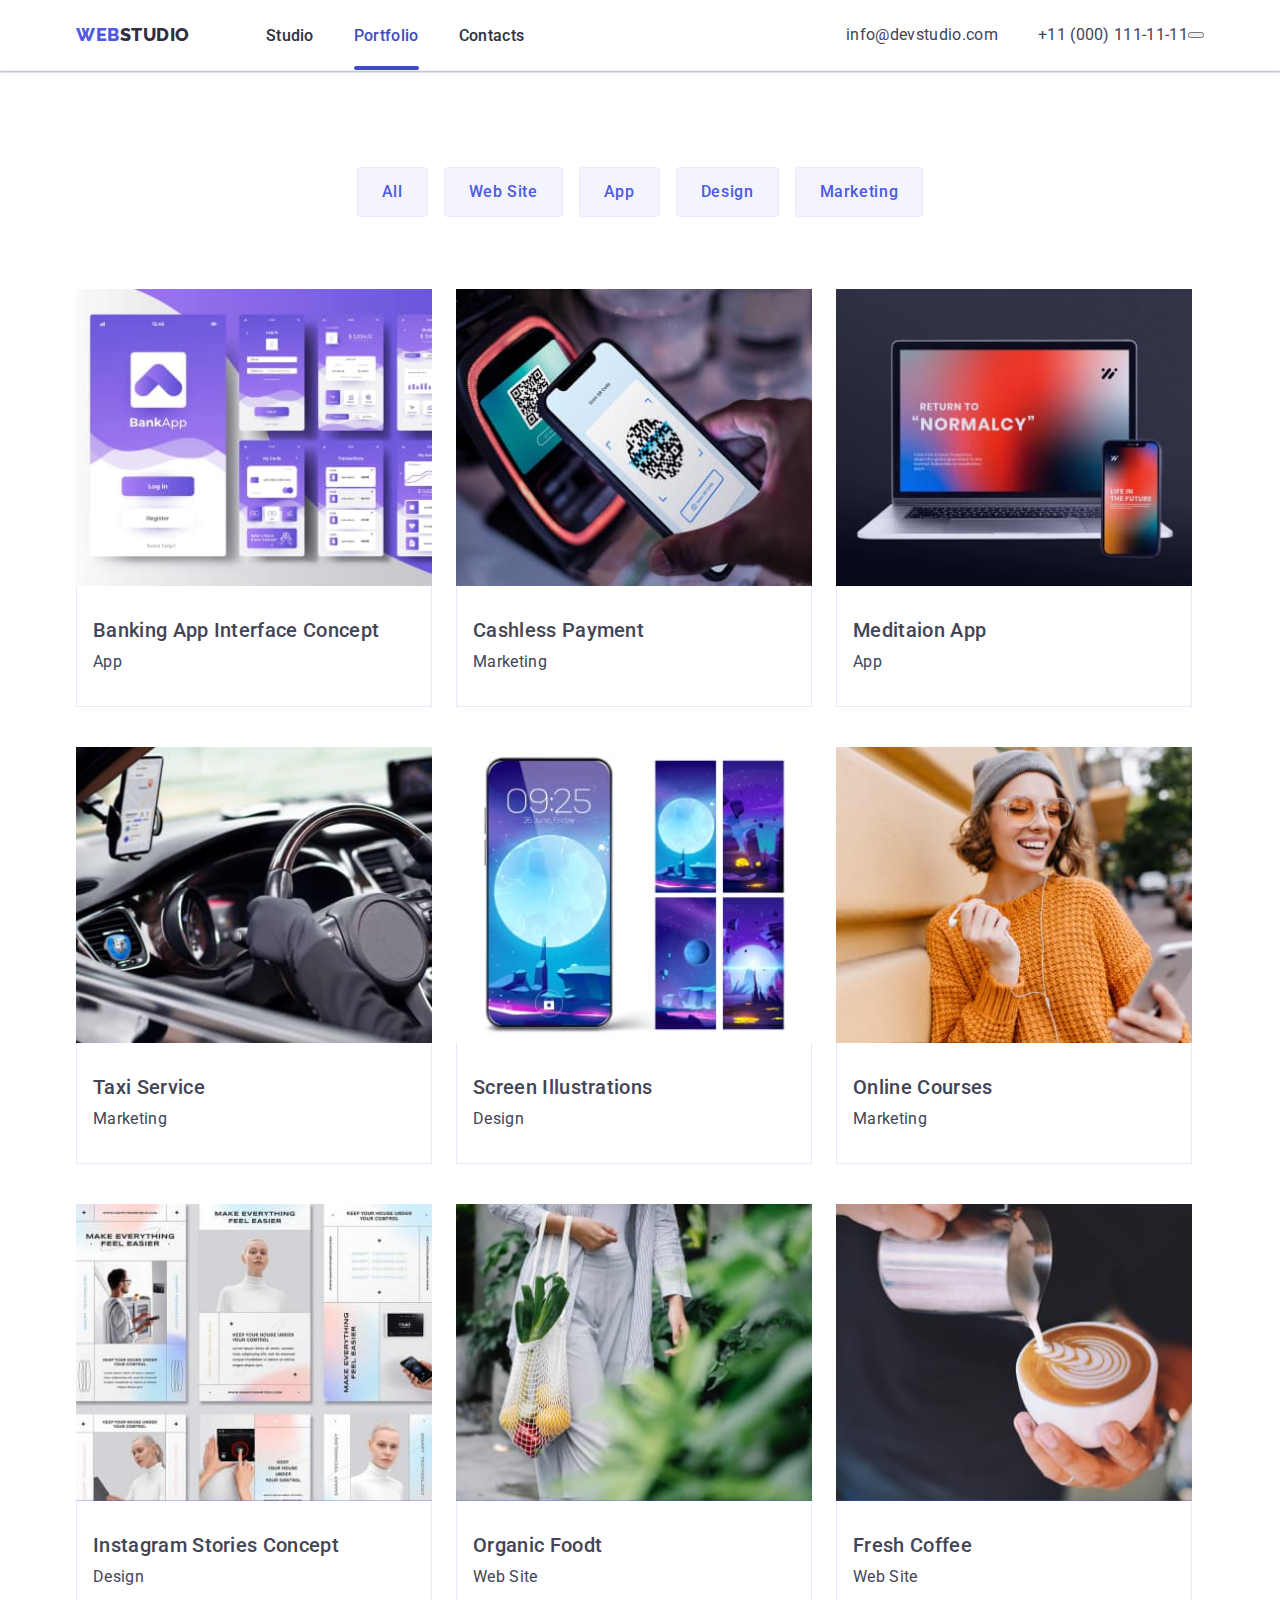
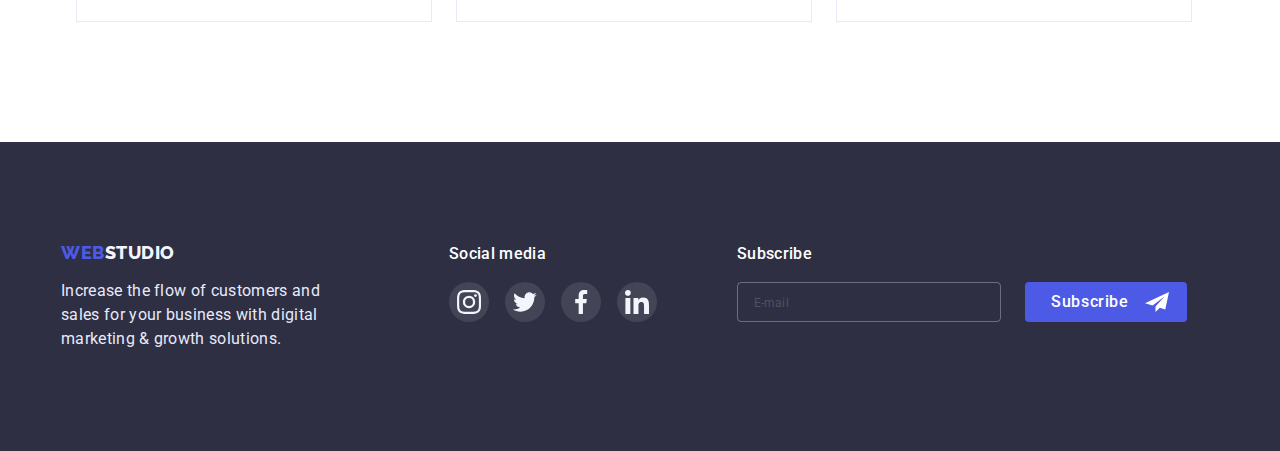
==== commit e4e53baf: "update portfolio.html+css" ====
--- a/portfolio.html
+++ b/portfolio.html
@@ -1,505 +1,401 @@
 <!DOCTYPE html>
 <html lang="en">
-  <head>
-    <meta charset="UTF-8" />
-    <meta http-equiv="X-UA-Compatible" content="IE=edge" />
-    <meta name="viewport" content="width=device-width, initial-scale=1.0" />
-    <link rel="preconnect" href="https://fonts.googleapis.com" />
-    <link rel="preconnect" href="https://fonts.gstatic.com" crossorigin />
-    <link
-      href="https://fonts.googleapis.com/css2?family=Raleway:wght@800&family=Roboto:wght@400;500;700;900&display=swap"
-      rel="stylesheet"
-    />
-    <link
-      rel="stylesheet"
-      href="https://cdn.jsdelivr.net/npm/modern-normalize@1.1.0/modern-normalize.min.css"
-    />
-    <link rel="stylesheet" href="./css/styles.css" />
-
-    <title>webstudio</title>
-  </head>
-  <body>
-    <header class="heder">
-      <div class="container page-header-container">
-        <nav class="nav-row">
-          <a href="./index.html" class="link top-logo"
-            >WEB<span class="top-part-logo list">STUDIO</span>
-          </a>
-
-          <ul class="list menu-row">
-            <li class="menu">
-              <a class="link menu-link" href="./index.html">Studio</a>
-            </li>
-            <li class="menu">
-              <a class="link menu-link menu-link-style" href="./portfolio.html"
-                >Portfolio</a
-              >
-            </li>
-            <li class="menu">
-              <a class="link menu-link" href="">Contacts</a>
-            </li>
-          </ul>
-        </nav>
-        <ul class="list adress-row">
-          <li>
-            <a class="link mail" href="mailto:info@devstudio.com"
-              >info@devstudio.com</a
-            >
-          </li>
-          <li>
-            <a class="link phone-call" href="tel:+110001111111"
-              >+11 (000) 111-11-11</a
-            >
+
+<head>
+  <meta charset="UTF-8" />
+  <meta http-equiv="X-UA-Compatible" content="IE=edge" />
+  <meta name="viewport" content="width=device-width, initial-scale=1.0" />
+  <link rel="preconnect" href="https://fonts.googleapis.com" />
+  <link rel="preconnect" href="https://fonts.gstatic.com" crossorigin />
+  <link href="https://fonts.googleapis.com/css2?family=Raleway:wght@800&family=Roboto:wght@400;500;700;900&display=swap"
+    rel="stylesheet" />
+  <link rel="stylesheet" href="https://cdn.jsdelivr.net/npm/modern-normalize@1.1.0/modern-normalize.min.css" />
+  <link rel="stylesheet" href="./css/styles.css" />
+
+  <title>webstudio</title>
+</head>
+
+<body>
+  <header class="heder">
+    <div class="container page-header-container">
+      <nav class="nav-row">
+        <a href="./index.html" class="link top-logo">WEB<span class="top-part-logo list">STUDIO</span>
+        </a>
+
+        <ul class="list menu-row">
+          <li class="menu">
+            <a class="link menu-link" href="./index.html">Studio</a>
+          </li>
+          <li class="menu">
+            <a class="link menu-link menu-link-style" href="./portfolio.html">Portfolio</a>
+          </li>
+          <li class="menu">
+            <a class="link menu-link" href="">Contacts</a>
           </li>
         </ul>
-        <button
-          class="menu-burger js-open-menu"
-          type="button"
-          aria-expanded="false"
-          aria-controls="mobile-menu"
-        >
-          <img
-            class="burger-icon"
-            src="./images/icons/sprite/burger/burger.svg"
-            alt="burger button"
-          />
-        </button>
-      </div>
-    </header>
-
-    <main>
-      <div class="portfolio-gap">
-        <section class="section section-portfolio">
-          <div class="container">
-            <h1 class="visually-hidden">Portiofol</h1>
-            <!-- filters -->
-            <div class="filter-section">
-              <ul class="list portfolio-btn-row">
-                <li class="row">
-                  <button class="portfolio-btn" type="button">All</button>
-                </li>
-                <li class="row">
-                  <button class="portfolio-btn" type="button">Web Site</button>
-                </li>
-                <li class="row">
-                  <button class="portfolio-btn" type="button">App</button>
-                </li>
-                <li class="row">
-                  <button class="portfolio-btn" type="button">Design</button>
-                </li>
-                <li class="">
-                  <button class="portfolio-btn" type="button">Marketing</button>
-                </li>
-              </ul>
-            </div>
-
-            <!--row-1  -->
-
-            <ul class="list portfolio-images-row">
-              <li class="portfolio-images">
-                <a class="link portfolio-card" href="">
-                  <div class="tumb">
-                    <img
-                      srcset="
+      </nav>
+      <ul class="list adress-row">
+        <li>
+          <a class="link mail" href="mailto:info@devstudio.com">info@devstudio.com</a>
+        </li>
+        <li>
+          <a class="link phone-call" href="tel:+110001111111">+11 (000) 111-11-11</a>
+        </li>
+      </ul>
+      <button> </button>
+      <button class="menu-burger js-open-menu" type="button" aria-expanded="false" aria-controls="mobile-menu">
+        <img class="burger-icon" src="./images/icons/sprite/burger/burger.svg" alt="burger button" />
+      </button>
+    </div>
+  </header>
+
+  <main>
+    <div class="portfolio-gap">
+      <section class="section section-portfolio">
+        <div class="container">
+          <h1 class="visually-hidden">Portiofol</h1>
+          <!-- filters -->
+          <div class="filter-section">
+            <ul class="list portfolio-btn-row">
+              <li class="row">
+                <button class="portfolio-btn" type="button">All</button>
+              </li>
+              <li class="row">
+                <button class="portfolio-btn" type="button">Web Site</button>
+              </li>
+              <li class="row">
+                <button class="portfolio-btn" type="button">App</button>
+              </li>
+              <li class="row">
+                <button class="portfolio-btn" type="button">Design</button>
+              </li>
+              <li class="">
+                <button class="portfolio-btn" type="button">Marketing</button>
+              </li>
+            </ul>
+          </div>
+
+          <!--row-1  -->
+
+          <ul class="list portfolio-images-row">
+            <li class="portfolio-images">
+              <a class="link portfolio-card" href="">
+                <div class="tumb">
+                  <img srcset="
                         ./images/portfolio/tablet01_365.jpg     365w,
                         ./images/portfolio/desktop01_360.jpg    360w,
                         ./images/portfolio/mobile-img01_396.jpg 396w,
                         ./images/portfolio/desktop01_720.jpg    720w,
                         ./images/portfolio/tablet01_730.jpg     730w,
                         ./images/portfolio/mobile-img01_792.jpg 792w
-                      "
-                      sizes="(min-width: 1200px) 360px, (min-width: 768px) 365px, (min-width: 480px) 396px, 100vw"
-                      src="./images/portfolio/mobile-img01_396.jpg"
-                      alt="banking app"
-                      loading="lazy"
-                      width="396"
-                      height="300"
-                    />
-                    <div class="overlay">
-                      <p class="overlay-text">
-                        14 Stylish and User-Friendly App Design Concepts · Task
-                        Manager App · Calorie Tracker App · Exotic Fruit
-                        Ecommerce App · Cloud Storage App
-                      </p>
-                    </div>
-                  </div>
-                  <div class="caption-text">
-                    <h2 class="caption">Banking App Interface Concept</h2>
-                    <p class="text">App</p>
-                  </div>
-                </a>
-              </li>
-
-              <li class="portfolio-images">
-                <a class="link portfolio-card" href="">
-                  <div class="tumb">
-                    <img
-                      srcset="
+                      " sizes="(min-width: 1200px) 360px, (min-width: 768px) 365px, (min-width: 480px) 396px, 100vw"
+                    src="./images/portfolio/mobile-img01_396.jpg" alt="banking app" loading="lazy" width="396"
+                    height="300" />
+                  <div class="overlay">
+                    <p class="overlay-text">
+                      14 Stylish and User-Friendly App Design Concepts · Task
+                      Manager App · Calorie Tracker App · Exotic Fruit
+                      Ecommerce App · Cloud Storage App
+                    </p>
+                  </div>
+                </div>
+                <div class="caption-text">
+                  <h2 class="caption">Banking App Interface Concept</h2>
+                  <p class="text">App</p>
+                </div>
+              </a>
+            </li>
+
+            <li class="portfolio-images">
+              <a class="link portfolio-card" href="">
+                <div class="tumb">
+                  <img srcset="
                         ./images/portfolio/tablet02_365.jpg     365w,
                         ./images/portfolio/desktop02_360.jpg    360w,
                         ./images/portfolio/mobile-img02_396.jpg 396w,
                         ./images/portfolio/desktop02_720.jpg    720w,
                         ./images/portfolio/tablet02_730.jpg     730w,
                         ./images/portfolio/mobile-img02_792.jpg 792w
-                      "
-                      sizes="(min-width: 1200px) 360px, (min-width: 768px) 365px, (min-width: 480px) 396px, 100vw"
-                      src="./images/portfolio/mobile-img02_396.jpg"
-                      alt="Meditaion App"
-                      loading="lazy"
-                      width="396"
-                      height="300"
-                    />
-                    <div class="overlay">
-                      <p class="overlay-text">
-                        14 Stylish and User-Friendly App Design Concepts · Task
-                        Manager App · Calorie Tracker App · Exotic Fruit
-                        Ecommerce App · Cloud Storage App
-                      </p>
-                    </div>
-                  </div>
-                  <div class="caption-text">
-                    <h2 class="caption">Cashless Payment</h2>
-                    <p class="text">Marketing</p>
-                  </div>
-                </a>
-              </li>
-              <li class="portfolio-images">
-                <a class="link portfolio-card" href="">
-                  <div class="tumb">
-                    <img
-                      srcset="
+                      " sizes="(min-width: 1200px) 360px, (min-width: 768px) 365px, (min-width: 480px) 396px, 100vw"
+                    src="./images/portfolio/mobile-img02_396.jpg" alt="Meditaion App" loading="lazy" width="396"
+                    height="300" />
+                  <div class="overlay">
+                    <p class="overlay-text">
+                      14 Stylish and User-Friendly App Design Concepts · Task
+                      Manager App · Calorie Tracker App · Exotic Fruit
+                      Ecommerce App · Cloud Storage App
+                    </p>
+                  </div>
+                </div>
+                <div class="caption-text">
+                  <h2 class="caption">Cashless Payment</h2>
+                  <p class="text">Marketing</p>
+                </div>
+              </a>
+            </li>
+            <li class="portfolio-images">
+              <a class="link portfolio-card" href="">
+                <div class="tumb">
+                  <img srcset="
                         ./images/portfolio/tablet03_365.jpg     365w,
                         ./images/portfolio/desktop03_360.jpg    360w,
                         ./images/portfolio/mobile-img03_396.jpg 396w,
                         ./images/portfolio/desktop03_720.jpg    720w,
                         ./images/portfolio/tablet03_730.jpg     730w,
                         ./images/portfolio/mobile-img03_792.jpg 792w
-                      "
-                      sizes="(min-width: 1200px) 360px, (min-width: 768px) 365px, (min-width: 480px) 396px, 100vw"
-                      src="./images/portfolio/mobile-img03_396.jpg"
-                      alt="Meditaion App"
-                      loading="lazy"
-                      width="396"
-                      height="300"
-                    />
-                    <div class="overlay">
-                      <p class="overlay-text">
-                        14 Stylish and User-Friendly App Design Concepts · Task
-                        Manager App · Calorie Tracker App · Exotic Fruit
-                        Ecommerce App · Cloud Storage App
-                      </p>
-                    </div>
-                  </div>
-                  <div class="caption-text">
-                    <h2 class="caption">Meditaion App</h2>
-                    <p class="text">App</p>
-                  </div>
-                </a>
-              </li>
-
-              <!-- row-2 -->
-              <li class="portfolio-images">
-                <a class="link portfolio-card" href="">
-                  <div class="tumb">
-                    <img
-                      srcset="
+                      " sizes="(min-width: 1200px) 360px, (min-width: 768px) 365px, (min-width: 480px) 396px, 100vw"
+                    src="./images/portfolio/mobile-img03_396.jpg" alt="Meditaion App" loading="lazy" width="396"
+                    height="300" />
+                  <div class="overlay">
+                    <p class="overlay-text">
+                      14 Stylish and User-Friendly App Design Concepts · Task
+                      Manager App · Calorie Tracker App · Exotic Fruit
+                      Ecommerce App · Cloud Storage App
+                    </p>
+                  </div>
+                </div>
+                <div class="caption-text">
+                  <h2 class="caption">Meditaion App</h2>
+                  <p class="text">App</p>
+                </div>
+              </a>
+            </li>
+
+            <!-- row-2 -->
+            <li class="portfolio-images">
+              <a class="link portfolio-card" href="">
+                <div class="tumb">
+                  <img srcset="
                         ./images/portfolio/tablet04_365.jpg     365w,
                         ./images/portfolio/desktop04_360.jpg    360w,
                         ./images/portfolio/mobile-img04_396.jpg 396w,
                         ./images/portfolio/desktop04_720.jpg    720w,
                         ./images/portfolio/tablet04_730.jpg     730w,
                         ./images/portfolio/mobile-img04_792.jpg 792w
-                      "
-                      sizes="(min-width: 1200px) 360px, (min-width: 768px) 365px, (min-width: 480px) 396px, 100vw"
-                      src="./images/portfolio/mobile-img04_396.jpg"
-                      alt="Taxi Service"
-                      loading="lazy"
-                      width="396"
-                      height="300"
-                    />
-                    <div class="overlay">
-                      <p class="overlay-text">
-                        14 Stylish and User-Friendly App Design Concepts · Task
-                        Manager App · Calorie Tracker App · Exotic Fruit
-                        Ecommerce App · Cloud Storage App
-                      </p>
-                    </div>
-                  </div>
-                  <div class="caption-text">
-                    <h2 class="caption">Taxi Service</h2>
-                    <p class="text">Marketing</p>
-                  </div>
-                </a>
-              </li>
-
-              <li class="portfolio-images">
-                <a class="link portfolio-card" href="">
-                  <div class="tumb">
-                    <img
-                      srcset="
+                      " sizes="(min-width: 1200px) 360px, (min-width: 768px) 365px, (min-width: 480px) 396px, 100vw"
+                    src="./images/portfolio/mobile-img04_396.jpg" alt="Taxi Service" loading="lazy" width="396"
+                    height="300" />
+                  <div class="overlay">
+                    <p class="overlay-text">
+                      14 Stylish and User-Friendly App Design Concepts · Task
+                      Manager App · Calorie Tracker App · Exotic Fruit
+                      Ecommerce App · Cloud Storage App
+                    </p>
+                  </div>
+                </div>
+                <div class="caption-text">
+                  <h2 class="caption">Taxi Service</h2>
+                  <p class="text">Marketing</p>
+                </div>
+              </a>
+            </li>
+
+            <li class="portfolio-images">
+              <a class="link portfolio-card" href="">
+                <div class="tumb">
+                  <img srcset="
                         ./images/portfolio/tablet05_365.jpg     365w,
                         ./images/portfolio/desktop05_360.jpg    360w,
                         ./images/portfolio/mobile-img05_396.jpg 396w,
                         ./images/portfolio/desktop05_720.jpg    720w,
                         ./images/portfolio/tablet05_730.jpg     730w,
                         ./images/portfolio/mobile-img05_792.jpg 792w
-                      "
-                      sizes="(min-width: 1200px) 360px, (min-width: 768px) 365px, (min-width: 480px) 396px, 100vw"
-                      src="./images/portfolio/mobile-img05_396.jpg"
-                      alt="Screen Illustrations"
-                      loading="lazy"
-                      width="396"
-                      height="300"
-                    />
-                    <div class="overlay">
-                      <p class="overlay-text">
-                        14 Stylish and User-Friendly App Design Concepts · Task
-                        Manager App · Calorie Tracker App · Exotic Fruit
-                        Ecommerce App · Cloud Storage App
-                      </p>
-                    </div>
-                  </div>
-                  <div class="caption-text">
-                    <h2 class="caption">Screen Illustrations</h2>
-                    <p class="text">Design</p>
-                  </div>
-                </a>
-              </li>
-              <li class="portfolio-images">
-                <a class="link portfolio-card" href="">
-                  <div class="tumb">
-                    <img
-                      srcset="
+                      " sizes="(min-width: 1200px) 360px, (min-width: 768px) 365px, (min-width: 480px) 396px, 100vw"
+                    src="./images/portfolio/mobile-img05_396.jpg" alt="Screen Illustrations" loading="lazy" width="396"
+                    height="300" />
+                  <div class="overlay">
+                    <p class="overlay-text">
+                      14 Stylish and User-Friendly App Design Concepts · Task
+                      Manager App · Calorie Tracker App · Exotic Fruit
+                      Ecommerce App · Cloud Storage App
+                    </p>
+                  </div>
+                </div>
+                <div class="caption-text">
+                  <h2 class="caption">Screen Illustrations</h2>
+                  <p class="text">Design</p>
+                </div>
+              </a>
+            </li>
+            <li class="portfolio-images">
+              <a class="link portfolio-card" href="">
+                <div class="tumb">
+                  <img srcset="
                         ./images/portfolio/tablet06_365.jpg     365w,
                         ./images/portfolio/desktop06_360.jpg    360w,
                         ./images/portfolio/mobile-img06_396.jpg 396w,
                         ./images/portfolio/desktop06_720.jpg    720w,
                         ./images/portfolio/tablet06_730.jpg     730w,
                         ./images/portfolio/mobile-img06_792.jpg 792w
-                      "
-                      sizes="(min-width: 1200px) 360px, (min-width: 768px) 365px, (min-width: 480px) 396px, 100vw"
-                      src="./images/portfolio/mobile-img06_396.jpg"
-                      alt="Online Courses"
-                      loading="lazy"
-                      width="396"
-                      height="300"
-                    />
-                    <div class="overlay">
-                      <p class="overlay-text">
-                        14 Stylish and User-Friendly App Design Concepts · Task
-                        Manager App · Calorie Tracker App · Exotic Fruit
-                        Ecommerce App · Cloud Storage App
-                      </p>
-                    </div>
-                  </div>
-                  <div class="caption-text">
-                    <h2 class="caption">Online Courses</h2>
-                    <p class="text">Marketing</p>
-                  </div>
-                </a>
-              </li>
-
-              <!-- row-3 -->
-              <li class="portfolio-images">
-                <a class="link portfolio-card" href="">
-                  <div class="tumb">
-                    <img
-                      srcset="
+                      " sizes="(min-width: 1200px) 360px, (min-width: 768px) 365px, (min-width: 480px) 396px, 100vw"
+                    src="./images/portfolio/mobile-img06_396.jpg" alt="Online Courses" loading="lazy" width="396"
+                    height="300" />
+                  <div class="overlay">
+                    <p class="overlay-text">
+                      14 Stylish and User-Friendly App Design Concepts · Task
+                      Manager App · Calorie Tracker App · Exotic Fruit
+                      Ecommerce App · Cloud Storage App
+                    </p>
+                  </div>
+                </div>
+                <div class="caption-text">
+                  <h2 class="caption">Online Courses</h2>
+                  <p class="text">Marketing</p>
+                </div>
+              </a>
+            </li>
+
+            <!-- row-3 -->
+            <li class="portfolio-images">
+              <a class="link portfolio-card" href="">
+                <div class="tumb">
+                  <img srcset="
                         ./images/portfolio/tablet07_365.jpg     365w,
                         ./images/portfolio/desktop07_360.jpg    360w,
                         ./images/portfolio/mobile-img07_396.jpg 396w,
                         ./images/portfolio/desktop07_720.jpg    720w,
                         ./images/portfolio/tablet07_730.jpg     730w,
                         ./images/portfolio/mobile-img07_792.jpg 792w
-                      "
-                      sizes="(min-width: 1200px) 360px, (min-width: 768px) 365px, (min-width: 480px) 396px, 100vw"
-                      src="./images/portfolio/mobile-img07_396.jpg"
-                      alt="Instagram Stories Concept"
-                      loading="lazy"
-                      width="396"
-                      height="300"
-                    />
-                    <div class="overlay">
-                      <p class="overlay-text">
-                        14 Stylish and User-Friendly App Design Concepts · Task
-                        Manager App · Calorie Tracker App · Exotic Fruit
-                        Ecommerce App · Cloud Storage App
-                      </p>
-                    </div>
-                  </div>
-                  <div class="caption-text">
-                    <h2 class="caption">Instagram Stories Concept</h2>
-                    <p class="text">Design</p>
-                  </div>
-                </a>
-              </li>
-              <li class="portfolio-images">
-                <a class="link portfolio-card" href="">
-                  <div class="tumb">
-                    <img
-                      srcset="
+                      " sizes="(min-width: 1200px) 360px, (min-width: 768px) 365px, (min-width: 480px) 396px, 100vw"
+                    src="./images/portfolio/mobile-img07_396.jpg" alt="Instagram Stories Concept" loading="lazy"
+                    width="396" height="300" />
+                  <div class="overlay">
+                    <p class="overlay-text">
+                      14 Stylish and User-Friendly App Design Concepts · Task
+                      Manager App · Calorie Tracker App · Exotic Fruit
+                      Ecommerce App · Cloud Storage App
+                    </p>
+                  </div>
+                </div>
+                <div class="caption-text">
+                  <h2 class="caption">Instagram Stories Concept</h2>
+                  <p class="text">Design</p>
+                </div>
+              </a>
+            </li>
+            <li class="portfolio-images">
+              <a class="link portfolio-card" href="">
+                <div class="tumb">
+                  <img srcset="
                         ./images/portfolio/tablet08_365.jpg     365w,
                         ./images/portfolio/desktop08_360.jpg    360w,
                         ./images/portfolio/mobile-img08_396.jpg 396w,
                         ./images/portfolio/desktop08_720.jpg    720w,
                         ./images/portfolio/tablet08_730.jpg     730w,
                         ./images/portfolio/mobile-img08_792.jpg 792w
-                      "
-                      sizes="(min-width: 1200px) 360px, (min-width: 768px) 365px, (min-width: 480px) 396px, 100vw"
-                      src="./images/portfolio/mobile-img08_396.jpg"
-                      alt="Organic Food"
-                      loading="lazy"
-                      width="396"
-                      height="300"
-                    />
-                    <div class="overlay">
-                      <p class="overlay-text">
-                        14 Stylish and User-Friendly App Design Concepts · Task
-                        Manager App · Calorie Tracker App · Exotic Fruit
-                        Ecommerce App · Cloud Storage App
-                      </p>
-                    </div>
-                  </div>
-                  <div class="caption-text">
-                    <h2 class="caption">Organic Foodt</h2>
-                    <p class="text">Web Site</p>
-                  </div>
-                </a>
-              </li>
-              <li class="portfolio-images">
-                <a class="link portfolio-card" href="">
-                  <div class="tumb">
-                    <img
-                      srcset="
+                      " sizes="(min-width: 1200px) 360px, (min-width: 768px) 365px, (min-width: 480px) 396px, 100vw"
+                    src="./images/portfolio/mobile-img08_396.jpg" alt="Organic Food" loading="lazy" width="396"
+                    height="300" />
+                  <div class="overlay">
+                    <p class="overlay-text">
+                      14 Stylish and User-Friendly App Design Concepts · Task
+                      Manager App · Calorie Tracker App · Exotic Fruit
+                      Ecommerce App · Cloud Storage App
+                    </p>
+                  </div>
+                </div>
+                <div class="caption-text">
+                  <h2 class="caption">Organic Foodt</h2>
+                  <p class="text">Web Site</p>
+                </div>
+              </a>
+            </li>
+            <li class="portfolio-images">
+              <a class="link portfolio-card" href="">
+                <div class="tumb">
+                  <img srcset="
                         ./images/portfolio/tablet09_365.jpg     365w,
                         ./images/portfolio/desktop09_360.jpg    360w,
                         ./images/portfolio/mobile-img09_396.jpg 396w,
                         ./images/portfolio/desktop09_720.jpg    720w,
                         ./images/portfolio/tablet09_730.jpg     730w,
                         ./images/portfolio/mobile-img09_792.jpg 792w
-                      "
-                      sizes="(min-width: 1200px) 360px, (min-width: 768px) 365px, (min-width: 480px) 396px, 100vw"
-                      src="./images/portfolio/mobile-img09_396.jpg"
-                      alt="Fresh Coffee"
-                      loading="lazy"
-                      width="396"
-                      height="300"
-                    />
-                    <div class="overlay">
-                      <p class="overlay-text">
-                        14 Stylish and User-Friendly App Design Concepts · Task
-                        Manager App · Calorie Tracker App · Exotic Fruit
-                        Ecommerce App · Cloud Storage App
-                      </p>
-                    </div>
-                  </div>
-                  <div class="caption-text">
-                    <h2 class="caption">Fresh Coffee</h2>
-                    <p class="text">Web Site</p>
-                  </div>
-                </a>
-              </li>
-            </ul>
-          </div>
-        </section>
-      </div>
-    </main>
-    <footer class="dark footer-container">
-      <div class="footer-media container footer-flex tablet-footer">
-        <div class="footer-part-flex">
-          <a href="./index.html" class="footer-part-logo link"
-            >WEB<span class="white-part-logo">STUDIO</span></a
-          >
-          <p class="footer-desk section-text">
-            Increase the flow of customers and sales for your business with
-            digital marketing & growth solutions.
-          </p>
-        </div>
-        <div class="social-media">
-          <h2 class="footer-title">Social media</h2>
-          <ul class="footer-social list">
-            <li class="social-svg">
-              <a
-                class="footer-social-link"
-                href="https://instagram.com"
-                rel="noopener noreferrer"
-                aria-label="instagram link"
-              >
-                <svg class="footer-social-svg" width="24" height="24">
-                  <use
-                    href="./images/icons/sprite/symbol-defs.svg#icon-instagram-2"
-                  ></use>
-                </svg>
-              </a>
-            </li>
-            <li class="social-svg">
-              <a
-                class="footer-social-link"
-                href="https://twitter.com"
-                rel="noopener noreferrer"
-                aria-label="twitter link"
-              >
-                <svg class="footer-social-svg" width="24" height="24">
-                  <use
-                    href="./images/icons/sprite/symbol-defs.svg#icon-Group"
-                  ></use>
-                </svg>
-              </a>
-            </li>
-            <li class="social-svg">
-              <a
-                class="footer-social-link"
-                href="https://facebook.com"
-                rel="noopener noreferrer"
-                aria-label="facebook link"
-              >
-                <svg class="footer-social-svg" width="24" height="24">
-                  <use
-                    href="./images/icons/sprite/symbol-defs.svg#icon-facebook-1"
-                  ></use>
-                </svg>
-              </a>
-            </li>
-            <li class="social-svg">
-              <a
-                class="footer-social-link"
-                href="https://linkedin.com/"
-                rel="noopener noreferrer"
-                aria-label="linkedin link"
-              >
-                <svg class="footer-social-svg" width="24" height="24">
-                  <use
-                    href="./images/icons/sprite/symbol-defs.svg#icon-linkedin-1"
-                  ></use>
-                </svg>
+                      " sizes="(min-width: 1200px) 360px, (min-width: 768px) 365px, (min-width: 480px) 396px, 100vw"
+                    src="./images/portfolio/mobile-img09_396.jpg" alt="Fresh Coffee" loading="lazy" width="396"
+                    height="300" />
+                  <div class="overlay">
+                    <p class="overlay-text">
+                      14 Stylish and User-Friendly App Design Concepts · Task
+                      Manager App · Calorie Tracker App · Exotic Fruit
+                      Ecommerce App · Cloud Storage App
+                    </p>
+                  </div>
+                </div>
+                <div class="caption-text">
+                  <h2 class="caption">Fresh Coffee</h2>
+                  <p class="text">Web Site</p>
+                </div>
               </a>
             </li>
           </ul>
         </div>
-
-        <div class="footer-wrapper">
-          <p class="footer-text-form">Subscribe</p>
-          <form class="footer-form mail-form">
-            <label class="mail-row">
-              <input
-                class="footer-form-field form-comments"
-                type="email"
-                placeholder="E-mail"
-                name="subscrible-email"
-                required
-              />
-            </label>
-            <button class="footer-button" type="submit">
-              Subscribe
-              <svg class="subscrible-icon" width="24" height="24">
-                <use
-                  href="./images/icons/sprite/footer-btn.svg#footer-btn-svg"
-                ></use>
+      </section>
+    </div>
+  </main>
+  <footer class="dark footer-container">
+    <div class="footer-media container footer-flex tablet-footer">
+      <div class="footer-part-flex">
+        <a href="./index.html" class="footer-part-logo link">WEB<span class="white-part-logo">STUDIO</span></a>
+        <p class="footer-desk section-text">
+          Increase the flow of customers and sales for your business with
+          digital marketing & growth solutions.
+        </p>
+      </div>
+      <div class="social-media">
+        <h2 class="footer-title">Social media</h2>
+        <ul class="footer-social list">
+          <li class="social-svg">
+            <a class="footer-social-link" href="https://instagram.com" rel="noopener noreferrer"
+              aria-label="instagram link">
+              <svg class="footer-social-svg" width="24" height="24">
+                <use href="./images/icons/sprite/symbol-defs.svg#icon-instagram-2"></use>
               </svg>
-            </button>
-          </form>
-        </div>
+            </a>
+          </li>
+          <li class="social-svg">
+            <a class="footer-social-link" href="https://twitter.com" rel="noopener noreferrer"
+              aria-label="twitter link">
+              <svg class="footer-social-svg" width="24" height="24">
+                <use href="./images/icons/sprite/symbol-defs.svg#icon-Group"></use>
+              </svg>
+            </a>
+          </li>
+          <li class="social-svg">
+            <a class="footer-social-link" href="https://facebook.com" rel="noopener noreferrer"
+              aria-label="facebook link">
+              <svg class="footer-social-svg" width="24" height="24">
+                <use href="./images/icons/sprite/symbol-defs.svg#icon-facebook-1"></use>
+              </svg>
+            </a>
+          </li>
+          <li class="social-svg">
+            <a class="footer-social-link" href="https://linkedin.com/" rel="noopener noreferrer"
+              aria-label="linkedin link">
+              <svg class="footer-social-svg" width="24" height="24">
+                <use href="./images/icons/sprite/symbol-defs.svg#icon-linkedin-1"></use>
+              </svg>
+            </a>
+          </li>
+        </ul>
       </div>
-    </footer>
-  </body>
-</html>
+
+      <div class="footer-wrapper">
+        <p class="footer-text-form">Subscribe</p>
+        <form class="footer-form mail-form">
+          <label class="mail-row">
+            <input class="footer-form-field form-comments" type="email" placeholder="E-mail" name="subscrible-email"
+              required />
+          </label>
+          <button class="footer-button" type="submit">
+            Subscribe
+            <svg class="subscrible-icon" width="24" height="24">
+              <use href="./images/icons/sprite/footer-btn.svg#footer-btn-svg"></use>
+            </svg>
+          </button>
+        </form>
+      </div>
+    </div>
+  </footer>
+</body>
+
+</html>--- a/css/styles.css
+++ b/css/styles.css
@@ -19,6 +19,7 @@
   --trns-slow: 1800ms ease-in-out;
   --trns-fast: 400ms ease-in;
 }
+
 body {
   font-family: var(--primary-font), sans-serif;
   font-size: 16px;
@@ -26,6 +27,7 @@
   letter-spacing: 0.02em;
   color: var(--text-cl);
 }
+
 .visually-hidden {
   position: absolute;
   width: 1px;
@@ -39,6 +41,7 @@
   clip: rect(0 0 0 0);
   overflow: hidden;
 }
+
 h1,
 h2,
 h3,
@@ -49,19 +52,23 @@
   margin: 0;
   padding: 0;
 }
+
 ul,
 ol {
   margin: 0;
   padding: 0;
 }
+
 img {
   display: block;
   max-width: 100%;
   height: auto;
 }
+
 button {
   cursor: pointer;
 }
+
 .list {
   list-style: none;
   margin: 0;
@@ -71,6 +78,7 @@
 .link {
   text-decoration: none;
 }
+
 .container {
   min-width: 320px;
   padding-left: 15px;
@@ -78,16 +86,19 @@
   margin-left: auto;
   margin-right: auto;
 }
+
 @media screen and (max-width: 767px) {
   .container {
     max-width: 428px;
   }
 }
+
 @media screen and (min-width: 768px) {
   .container {
     max-width: 768px;
   }
 }
+
 @media screen and (min-width: 1200px) {
   .container {
     max-width: 1158px;
@@ -102,15 +113,19 @@
   box-shadow: 0px 2px 1px rgba(46, 47, 66, 0.08),
     0px 1px 1px rgba(46, 47, 66, 0.16), 0px 1px 6px rgba(46, 47, 66, 0.08);
 }
+
 .page-header-container {
   display: flex;
 }
+
 .menu-row {
   display: none;
 }
+
 .adress-row {
   display: none;
 }
+
 .top-logo {
   color: var(--primary-brand-cl);
   font-family: var(--logo-font);
@@ -119,15 +134,18 @@
   line-height: calc(21 / 18);
   letter-spacing: 0.03em;
 }
+
 .top-part-logo {
   color: var(--dark-cl);
 }
+
 .nav-row {
   display: flex;
   align-items: center;
 }
-.menu-mobile {
-}
+
+.menu-mobile {}
+
 .menu-burger {
   display: flex;
   align-items: center;
@@ -135,22 +153,26 @@
   border: none;
   background-color: transparent;
 }
-.burger-icon {
-}
+
+.burger-icon {}
+
 /* header tablet */
 @media screen and (min-width: 768px) {
   .menu-burger {
     display: none;
   }
+
   .heder {
     padding: 0;
   }
-  .page-header-container {
-  }
+
+  .page-header-container {}
+
   .menu-row {
     display: flex;
     gap: 40px;
   }
+
   .adress-row {
     display: flex;
     flex-direction: column;
@@ -162,26 +184,32 @@
     padding-top: 24px;
     gap: 6px;
   }
+
   .mail:hover,
   .mail:focus,
   .phone-call:hover,
   .phone-call:focus {
     color: var(--pressed-state-cl);
   }
+
   .mail {
     color: var(--text-cl);
   }
+
   .phone-call {
     color: var(--text-cl);
   }
+
   .top-logo {
     margin-right: 120px;
   }
+
   .menu-link {
     font-weight: 500;
 
     color: var(--dark-cl);
   }
+
   .menu-link-style::after {
     content: "";
     bottom: 0px;
@@ -194,14 +222,17 @@
     border-radius: 4px;
     background-color: var(--pressed-state-cl);
   }
+
   .menu-link:hover,
   .menu-link:focus {
     color: var(--pressed-state-cl);
   }
+
   .menu-link-style {
     color: var(--pressed-state-cl);
   }
 }
+
 .nav-row {
   padding: 0;
 }
@@ -217,9 +248,11 @@
   .page-header-container {
     align-items: center;
   }
+
   .nav-row {
     padding: 0;
   }
+
   .top-logo {
     color: var(--primary-brand-cl);
 
@@ -228,8 +261,9 @@
 
     margin-right: 76px;
   }
-  .top-part-logo {
-  }
+
+  .top-part-logo {}
+
   .menu-row {
     align-items: center;
   }
@@ -262,6 +296,7 @@
     line-height: calc(24 / 16);
     letter-spacing: 0.02em;
   }
+
   .phone-call {
     color: var(--text-cl);
     font-weight: 400;
@@ -278,50 +313,45 @@
   background-color: var(--dark-cl);
   padding: 112px 0px;
 }
+
 .hero-img {
   max-width: 1440px;
   margin-left: auto;
   margin-right: auto;
   background-color: var(--Modal-overlay);
 
-  background-image: linear-gradient(
-      rgba(46, 47, 66, 0.7),
-      rgba(46, 47, 66, 0.7)
-    ),
+  background-image: linear-gradient(rgba(46, 47, 66, 0.7),
+      rgba(46, 47, 66, 0.7)),
     url(../images/hero/hero-mobile@1x.jpg);
 
   background-repeat: no-repeat;
   background-position: center;
   background-size: cover;
 }
+
 @media (min-device-pixel-ratio: 2),
+(min-resolution: 192dpi),
+(min-resolution: 2dppx) {
+  .hero {
+    background-image: linear-gradient(rgba(46, 47, 66, 0.7),
+        rgba(46, 47, 66, 0.7)),
+      url(../images/hero/hero-mobile@2x.jpg);
+  }
+}
+
+@media screen and (min-width: 480px) {
+  .hero {
+    background-image: linear-gradient(rgba(46, 47, 66, 0.7),
+        rgba(46, 47, 66, 0.7)),
+      url(../images/hero/hero-tablet@1x.jpg);
+  }
+
+  @media (min-device-pixel-ratio: 2),
   (min-resolution: 192dpi),
   (min-resolution: 2dppx) {
-  .hero {
-    background-image: linear-gradient(
-        rgba(46, 47, 66, 0.7),
-        rgba(46, 47, 66, 0.7)
-      ),
-      url(../images/hero/hero-mobile@2x.jpg);
-  }
-}
-
-@media screen and (min-width: 480px) {
-  .hero {
-    background-image: linear-gradient(
-        rgba(46, 47, 66, 0.7),
-        rgba(46, 47, 66, 0.7)
-      ),
-      url(../images/hero/hero-tablet@1x.jpg);
-  }
-  @media (min-device-pixel-ratio: 2),
-    (min-resolution: 192dpi),
-    (min-resolution: 2dppx) {
     .hero {
-      background-image: linear-gradient(
-          rgba(46, 47, 66, 0.7),
-          rgba(46, 47, 66, 0.7)
-        ),
+      background-image: linear-gradient(rgba(46, 47, 66, 0.7),
+          rgba(46, 47, 66, 0.7)),
         url(../images/hero/hero-tablet@2x.jpg);
     }
   }
@@ -329,24 +359,22 @@
 
 @media screen and (min-width: 768px) {
   .hero {
-    background-image: linear-gradient(
-        rgba(46, 47, 66, 0.7),
-        rgba(46, 47, 66, 0.7)
-      ),
+    background-image: linear-gradient(rgba(46, 47, 66, 0.7),
+        rgba(46, 47, 66, 0.7)),
       url(../images/hero/hero-desk@1x.jpg);
   }
+
   @media (min-device-pixel-ratio: 2),
-    (min-resolution: 192dpi),
-    (min-resolution: 2dppx) {
+  (min-resolution: 192dpi),
+  (min-resolution: 2dppx) {
     .hero {
-      background-image: linear-gradient(
-          rgba(46, 47, 66, 0.7),
-          rgba(46, 47, 66, 0.7)
-        ),
+      background-image: linear-gradient(rgba(46, 47, 66, 0.7),
+          rgba(46, 47, 66, 0.7)),
         url(../images/hero/hero-desk@2x.jpg);
     }
   }
 }
+
 .hero-title {
   font-weight: 700;
   font-size: 36px;
@@ -359,8 +387,8 @@
   margin-right: auto;
   padding-bottom: 72px;
 }
-.btn {
-}
+
+.btn {}
 
 .hero-btn {
   display: block;
@@ -382,15 +410,18 @@
 .hero-btn:focus {
   background-color: var(--pressed-state-cl);
 }
+
 /* tablet hero */
 @media screen and (min-width: 768px) {
   .hero {
     padding-top: 112px;
     padding-bottom: 108px;
   }
+
   .hero-img {
     max-width: 1199px;
   }
+
   .hero-title {
     font-size: 56px;
     line-height: calc(60 / 56);
@@ -400,11 +431,13 @@
     padding-bottom: 40px;
   }
 }
+
 /* desktop hero */
 @media screen and (min-width: 1200px) {
   .hero {
     padding: 188px 0px;
   }
+
   .hero-img {
     max-width: 1440px;
   }
@@ -422,9 +455,11 @@
   flex-direction: column;
   gap: 72px;
 }
+
 .benefits-icons {
   display: none;
 }
+
 .benefits {
   display: flex;
   justify-content: center;
@@ -440,9 +475,11 @@
   font-weight: 500;
   column-gap: 72px;
 }
+
 .section-top {
   padding: 96px 0px;
 }
+
 /* benefits tablet */
 @media screen and (min-width: 768px) {
   .benefits-container {
@@ -451,25 +488,29 @@
     row-gap: 72px;
     column-gap: 24px;
   }
+
   .benefits {
     justify-content: flex-start;
   }
+
   .tablet-benefits {
     width: 356px;
   }
 
-  .section-text {
-  }
-}
+  .section-text {}
+}
+
 /* desktop-benefits */
 @media screen and (min-width: 1200px) {
   .section-benefits {
     padding-top: 120px;
     padding-bottom: 120px;
   }
+
   .benefits-container {
     margin: 0;
   }
+
   .benefits-icons {
     display: flex;
     justify-content: center;
@@ -480,9 +521,11 @@
     width: 264px;
     margin-bottom: 8px;
   }
+
   .benefits-svg {
     display: flex;
   }
+
   .benefits {
     font-weight: 500;
     font-size: 20px;
@@ -490,10 +533,12 @@
     color: var(--dark-cl);
     margin-bottom: 8px;
   }
+
   .section-text {
     width: 264px;
     margin: 0;
   }
+
   /* .row {
     width: 264px;
   } */
@@ -506,12 +551,14 @@
     display: none;
   }
 }
+
 /* tablet */
 @media screen and (min-width: 768px) {
   .section-hidden {
     display: none;
   }
 }
+
 /* desktop */
 @media screen and (min-width: 1200px) {
   .section-hidden {
@@ -526,10 +573,12 @@
   .title {
     padding-top: 0;
   }
+
   .section-gadgets {
     padding-bottom: 120px;
   }
 }
+
 /*  TEAM */
 /* team mobile */
 
@@ -556,6 +605,7 @@
   margin: 0;
   padding: 96px 0px 128px 0px;
 }
+
 .benefits-team {
   display: flex;
   flex-direction: column;
@@ -569,6 +619,7 @@
   box-shadow: 0px 1px 6px rgba(46, 47, 66, 0.08),
     0px 1px 1px rgba(46, 47, 66, 0.16), 0px 2px 1px rgba(46, 47, 66, 0.08);
 }
+
 .social {
   display: flex;
   align-items: center;
@@ -576,9 +627,11 @@
   margin-top: 8px;
   gap: 24px;
 }
+
 .social-svg {
   fill: var(--light-cl);
 }
+
 .social-link:hover,
 .social-link:focus {
   background-color: var(--pressed-state-cl);
@@ -605,23 +658,27 @@
   color: var(--dark-cl);
   margin-bottom: 8px;
 }
+
 /* team tablet */
 @media screen and (min-width: 768px) and (max-width: 1199px) {
   .images-row {
     row-gap: 64px;
     column-gap: 24px;
   }
+
   .team {
     padding-bottom: 96px;
     padding-top: 96px;
   }
 }
+
 /* team desktop */
 @media screen and (min-width: 1200px) {
   .images-row {
     column-gap: 24px;
   }
 }
+
 /* */
 CUSTOMERS */
 /* customers mobile */
@@ -629,6 +686,7 @@
 .customers {
   padding-top: 96px;
 }
+
 .customers-title {
   font-weight: 700;
   font-size: 36px;
@@ -638,6 +696,7 @@
   letter-spacing: 0.02em;
   color: var(--dark-cl);
 }
+
 .customer-flex {
   display: flex;
   justify-content: center;
@@ -645,6 +704,7 @@
   row-gap: 72px;
   column-gap: 16px;
 }
+
 .customers-bottom {
   padding-top: 96px;
   padding-bottom: 96px;
@@ -664,35 +724,43 @@
   transition-timing-function: cubic-bezier(0.4, 0, 0.2, 1);
   transition-property: border, color;
 }
+
 .customers-link:hover,
 .customers-link:focus {
   color: var(--pressed-state-cl);
   border: 1px solid var(--pressed-state-cl);
 }
+
 .log-svg {
   fill: currentColor;
 }
+
 /* cusromer tablet */
 @media screen and (min-width: 768px) and (max-width: 1199px) {
   .customers-link {
     width: 168px;
   }
+
   .customer-flex {
     column-gap: 24px;
   }
 }
+
 /* customer desk */
 @media screen and (min-width: 1200px) {
   .customers-link {
     max-width: 168px;
   }
+
   .customers {
     padding-top: 120px;
     padding-bottom: 120px;
   }
+
   .customers-bottom {
     padding: 0;
   }
+
   .customers-title {
     padding-top: 0;
   }
@@ -715,14 +783,17 @@
   letter-spacing: 0.03em;
   color: var(--primary-brand-cl);
 }
+
 .white-part-logo {
   color: var(--light-cl);
 }
+
 .footer-desk {
   width: 268px;
   font-weight: 400;
   color: var(--accent-cl);
 }
+
 .footer-title {
   display: flex;
   color: var(--white-cl);
@@ -742,8 +813,9 @@
   padding-bottom: 72px;
   padding-top: 96px;
 }
-.footer-part-logo {
-}
+
+.footer-part-logo {}
+
 .social-media {
   display: flex;
   align-items: center;
@@ -751,12 +823,14 @@
   margin-left: auto;
   margin-right: auto;
 }
+
 .footer-social {
   display: flex;
   justify-content: center;
   align-items: center;
   gap: 16px;
 }
+
 .footer-social-link {
   display: flex;
 
@@ -771,13 +845,16 @@
   transition-timing-function: cubic-bezier(0.4, 0, 0.2, 1);
   transition-property: background-color;
 }
+
 .footer-social-link:hover,
 .footer-social-linbk:focus {
   background-color: var(--success-cl);
 }
+
 .footer-social-svg {
   fill: var(--light-cl);
 }
+
 .footer-wrapper {
   margin-left: auto;
   margin-right: auto;
@@ -787,16 +864,18 @@
 .footer-titlt {
   margin-bottom: 16px;
 }
+
 .mail-row {
   width: 100%;
 }
+
 .footer-form {
   display: flex;
   flex-direction: column;
   align-items: center;
 }
-.mail-form {
-}
+
+.mail-form {}
 
 .footer-text-form {
   display: flex;
@@ -807,6 +886,7 @@
   font-weight: 500;
   color: var(--white-cl);
 }
+
 .footer-button {
   display: flex;
   align-items: center;
@@ -828,14 +908,15 @@
   transition-timing-function: cubic-bezier(0.4, 0, 0.2, 1);
   transition-property: color, background-color, border-color;
 }
+
 .subscrible-icon {
   display: inline-block;
   margin-left: 16px;
   fill: var(--white-cl);
 }
 
-.footer-form-label {
-}
+.footer-form-label {}
+
 .footer-form-field {
   display: flex;
   width: 100%;
@@ -848,6 +929,7 @@
   border-radius: 4px;
   outline: none;
 }
+
 .footer-form-field::placeholder {
   font-size: 12px;
   line-height: 2;
@@ -871,14 +953,17 @@
 
     padding-right: 24px;
   }
+
   .social-media {
     display: flex;
     margin: 0;
     align-items: flex-start;
   }
+
   .footer-part-flex {
     padding-top: 0;
   }
+
   .footer-wrapper {
     display: block;
     margin: 0;
@@ -888,18 +973,22 @@
   .footer-form {
     flex-direction: row;
   }
+
   .footer-text-form {
     flex-direction: row;
     padding-left: 93px;
     padding-top: 0;
     padding-left: 0;
   }
+
   .footer-form-field {
     margin-bottom: 0;
   }
+
   .footer-button {
     margin-left: 24px;
   }
+
   .mail-row {
     width: 264px;
   }
@@ -914,18 +1003,21 @@
     align-items: flex-start;
     padding-right: 120px;
   }
+
   .social-media {
     display: flex;
     align-items: flex-start;
     padding-right: 80px;
     margin: 0;
   }
+
   .footer-wrapper {
     display: flex;
     flex-direction: column;
     margin: 0;
     padding-bottom: 0;
   }
+
   .footer-text-form {
     display: flex;
     margin-bottom: 16px;
@@ -938,16 +1030,16 @@
     background-color: var(--pressed-state-cl);
     border-color: transparent;
   }
+
   .subscrible-icon {
     display: flex;
     margin-left: 16px;
     fill: var(--white-cl);
   }
-  .footer-button {
-  }
-
-  .footer-part-logo {
-  }
+
+  .footer-button {}
+
+  .footer-part-logo {}
 
   .footer-title {
     display: flex;
@@ -958,6 +1050,7 @@
     font-size: 16px;
     line-height: 24px;
   }
+
   .footer-flex {
     display: flex;
     padding: 100px 0px;
@@ -976,34 +1069,40 @@
     transition-timing-function: cubic-bezier(0.4, 0, 0.2, 1);
     transition-property: background-color;
   }
+
   .footer-social-link:hover,
   .footer-social-linbk:focus {
     background-color: var(--success-cl);
   }
+
   .footer-social-svg {
     fill: var(--light-cl);
   }
+
   .footer-social {
     display: flex;
     justify-content: center;
     align-items: center;
     gap: 16px;
   }
-  .social-svg {
-  }
+
+  .social-svg {}
 
   .footer-desk {
     color: var(--accent-cl);
   }
+
   .mail-row {
     margin-right: 24px;
   }
+
   .footer-form {
     flex-direction: row;
     align-items: flex-start;
   }
-  .footer-form-label {
-  }
+
+  .footer-form-label {}
+
   .footer-form-field {
     width: 264px;
     height: 40px;
@@ -1014,6 +1113,7 @@
     border-radius: 4px;
     outline: none;
   }
+
   .footer-form-field::placeholder {
     font-size: 12px;
     line-height: 2;
@@ -1021,8 +1121,9 @@
     color: rgba(255, 255, 255, 0.6);
   }
 }
-.footer-media {
-}
+
+.footer-media {}
+
 /* BACK-DROP */
 .back-drop {
   position: fixed;
@@ -1033,17 +1134,20 @@
   background: rgba(46, 47, 66, 0.4);
   transition: opacity 400ms ease-in, visibility 400ms ease-in;
 }
+
 .back-drop.is-hidden {
   opacity: 0;
   visibility: hidden;
   pointer-events: none;
   transition-delay: 250ms;
 }
+
 .back-drop.is-hidden .modal {
   transform: translate(-50%, -70%);
   opacity: 0;
   transition-delay: 0s;
 }
+
 .modal {
   position: absolute;
   transform: translate(-50%, -50%);
@@ -1058,11 +1162,13 @@
     0px 2px 1px rgba(0, 0, 0, 0.2);
   border-radius: 4px;
 }
+
 .modal-btn:hover,
 .modal-btn:focus {
   fill: #ffffff;
   background: #404bbf;
 }
+
 /* MODAL WINDOW */
 .modal-btn {
   position: absolute;
@@ -1083,6 +1189,7 @@
   transition-timing-function: cubic-bezier(0.4, 0, 0.2, 1);
   transition-property: color, border, background;
 }
+
 .modal-form {
   display: flex;
   flex-direction: column;
@@ -1095,6 +1202,7 @@
   color: var(--dark-cl);
   text-align: center;
 }
+
 .modal-form-label {
   margin-bottom: 4px;
   font-size: 12px;
@@ -1102,10 +1210,12 @@
   letter-spacing: 0.01em;
   color: var(--subtle-text-cl);
 }
+
 .modal-form-group {
   position: relative;
   margin-bottom: 8px;
 }
+
 .modal-form-input {
   display: block;
   width: 100%;
@@ -1116,10 +1226,12 @@
   border-radius: 4px;
   transition: border 250ms cubic-bezier(0.4, 0, 0.2, 1);
 }
+
 .modal-form-input:focus {
   outline: none;
   border-color: var(--pressed-state-cl);
 }
+
 .modal-form-icon {
   position: absolute;
   top: 50%;
@@ -1129,9 +1241,11 @@
   transition: fill 250ms cubic-bezier(0.4, 0, 0.2, 1);
   pointer-events: none;
 }
-.modal-form-input:focus ~ .modal-form-icon {
+
+.modal-form-input:focus~.modal-form-icon {
   fill: var(--pressed-state-cl);
 }
+
 .form-comments {
   padding: 8px 16px;
   color: var(--text-cl);
@@ -1140,22 +1254,26 @@
   border-radius: 4px;
   transition: border 250ms cubic-bezier(0.4, 0, 0.2, 1);
 }
+
 .form-comments::placeholder {
   font-size: 12px;
   line-height: 1.2;
   letter-spacing: 0.01em;
   color: rgba(117, 117, 117, 0.5);
 }
+
 .form-comments:focus {
   border-color: var(--pressed-state-cl);
   outline: none;
 }
+
 .form-checkbox {
   display: flex;
   align-items: center;
   margin-bottom: 24px;
   margin-top: 18px;
 }
+
 .form-checkbox-input {
   display: block;
   position: absolute;
@@ -1164,6 +1282,7 @@
   border: none;
   display: none;
 }
+
 .form-checkbox-label {
   position: relative;
   display: block;
@@ -1187,7 +1306,8 @@
   transition: border 250ms cubic-bezier(0.4, 0, 0.2, 1),
     background-color 250ms cubic-bezier(0.4, 0, 0.2, 1);
 }
-.form-checkbox-input:checked ~ .form-checkbox-label::before {
+
+.form-checkbox-input:checked~.form-checkbox-label::before {
   background-color: var(--pressed-state-cl);
   background-image: url(../images/icons/sprite/vector.svg);
   border-color: var(--pressed-state-cl);
@@ -1218,12 +1338,14 @@
   color: var(--white-cl);
   transition: box-shadow 250ms cubic-bezier(0.4, 0, 0.2, 1);
 }
+
 .contact-form-btn:hover,
 .contact-form-btn:focus {
   background-color: var(--pressed-state-cl);
   box-shadow: 0px 1px 6px rgba(46, 47, 66, 0.08),
     0px 1px 1px rgba(46, 47, 66, 0.16), 0px 2px 1px rgba(46, 47, 66, 0.08);
 }
+
 /* MENU BURGER */
 
 .menu-toggle {
@@ -1245,6 +1367,7 @@
     display: none;
   }
 }
+
 .menu-container {
   position: fixed;
   top: 0;
@@ -1271,6 +1394,7 @@
   right: 24px;
   color: var(--dark-cl);
 }
+
 .menu-container .menu-toggle:hover,
 .menu-container .menu-toggle:focus {
   color: var(--accent-cl);
@@ -1291,6 +1415,7 @@
   padding: 0;
   list-style: none;
 }
+
 .mobile-link-style {
   color: var(--dark-cl);
 }
@@ -1306,6 +1431,7 @@
   line-height: calc(24 / 20);
   color: var(--dark-cl);
 }
+
 .mobile-tel {
   font-weight: 700;
   font-size: 36px;
@@ -1318,6 +1444,7 @@
   color: var(--primary-brand-cl);
   text-transform: capitalize;
 }
+
 .mobile-social {
   display: flex;
   flex-direction: row;
@@ -1326,6 +1453,7 @@
   gap: 56px;
   margin-top: 48px;
 }
+
 /*    */
 .mobile-social-svg {
   fill: var(--light-cl);
@@ -1345,20 +1473,23 @@
   transition-timing-function: cubic-bezier(0.4, 0, 0.2, 1);
   transition-property: background-color;
 }
+
 /* PORTFOLIO */
 /* filter-section */
 /* mobile filter */
 .filter-section {
   padding-top: 48px;
 }
+
 .portfolio-images-row {
   display: flex;
   flex-direction: column;
   gap: 48px;
   padding: 48px 0px;
 }
-.portfolio-images {
-}
+
+.portfolio-images {}
+
 .portfolio-btn {
   font-family: inherit;
   color: var(--primary-brand-cl);
@@ -1375,6 +1506,7 @@
   transition-timing-function: cubic-bezier(0.4, 0, 0.2, 1);
   transition-property: border, color, background-color, box-shadow;
 }
+
 .portfolio-btn-row {
   display: flex;
   flex-wrap: wrap;
@@ -1382,6 +1514,7 @@
   column-gap: 16px;
   max-width: 263px;
 }
+
 .portfolio-btn:hover,
 .portfolio-btn:focus {
   color: var(--white-cl);
@@ -1390,11 +1523,13 @@
     0px 2px 2px rgba(0, 0, 0, 0.12);
   border-color: var(--pressed-state-cl);
 }
+
 .portfolio-images:hover,
 .portfolio-images:focus {
   box-shadow: 0px 1px 6px rgba(46, 47, 66, 0.08),
     0px 1px 1px rgba(46, 47, 66, 0.16), 0px 2px 1px rgba(46, 47, 66, 0.08);
 }
+
 /* tablet filter */
 @media (min-width: 768px) {
   .filter-section {
@@ -1402,16 +1537,19 @@
     padding-top: 64px;
     justify-content: center;
   }
+
   .portfolio-btn-row {
     flex-wrap: nowrap;
     align-items: center;
     justify-content: center;
     max-width: 586px;
   }
+
   .portfolio-btn {
     padding: 12px 24px;
   }
 }
+
 /* desktop filter */
 @media screen and (min-width: 1158px) {
   .filter-section {
@@ -1425,6 +1563,7 @@
   transition-duration: 250ms;
   transition-timing-function: cubic-bezier(0.4, 0, 0.2, 1);
 }
+
 .caption-text {
   padding: 32px 16px;
   border: 1px solid var(--accent-cl);
@@ -1439,15 +1578,18 @@
 
   margin-bottom: 8px;
 }
+
 .text {
   color: var(--text-cl);
 }
+
 .tumb {
   margin: 0;
   max-width: 396px;
   position: relative;
   overflow: hidden;
 }
+
 .overlay {
   position: absolute;
   top: 0;
@@ -1458,6 +1600,7 @@
   transform: translateY(100%);
   transition: transform 250ms cubic-bezier(0.4, 0, 0.2, 1);
 }
+
 .portfolio-images:hover .overlay,
 .portfolio-images:focus .overlay {
   border: 1px solid var(--light-cl);
@@ -1482,11 +1625,13 @@
   padding-bottom: 96px;
   padding-top: 64px;
 }
-.portfolio-card {
-}
+
+.portfolio-card {}
+
 .tumb {
   width: 356px;
 }
+
 /* desktop img */
 @media screen and (min-width: 1200px) {
   .portfolio-images-row {
@@ -1548,6 +1693,11 @@
 .overlay-text {
   position: absolute;
   padding: 40px 32px;
+
+
+
+
+
+
   color: var(--light-cl);
-} */
-/*  */
+} */